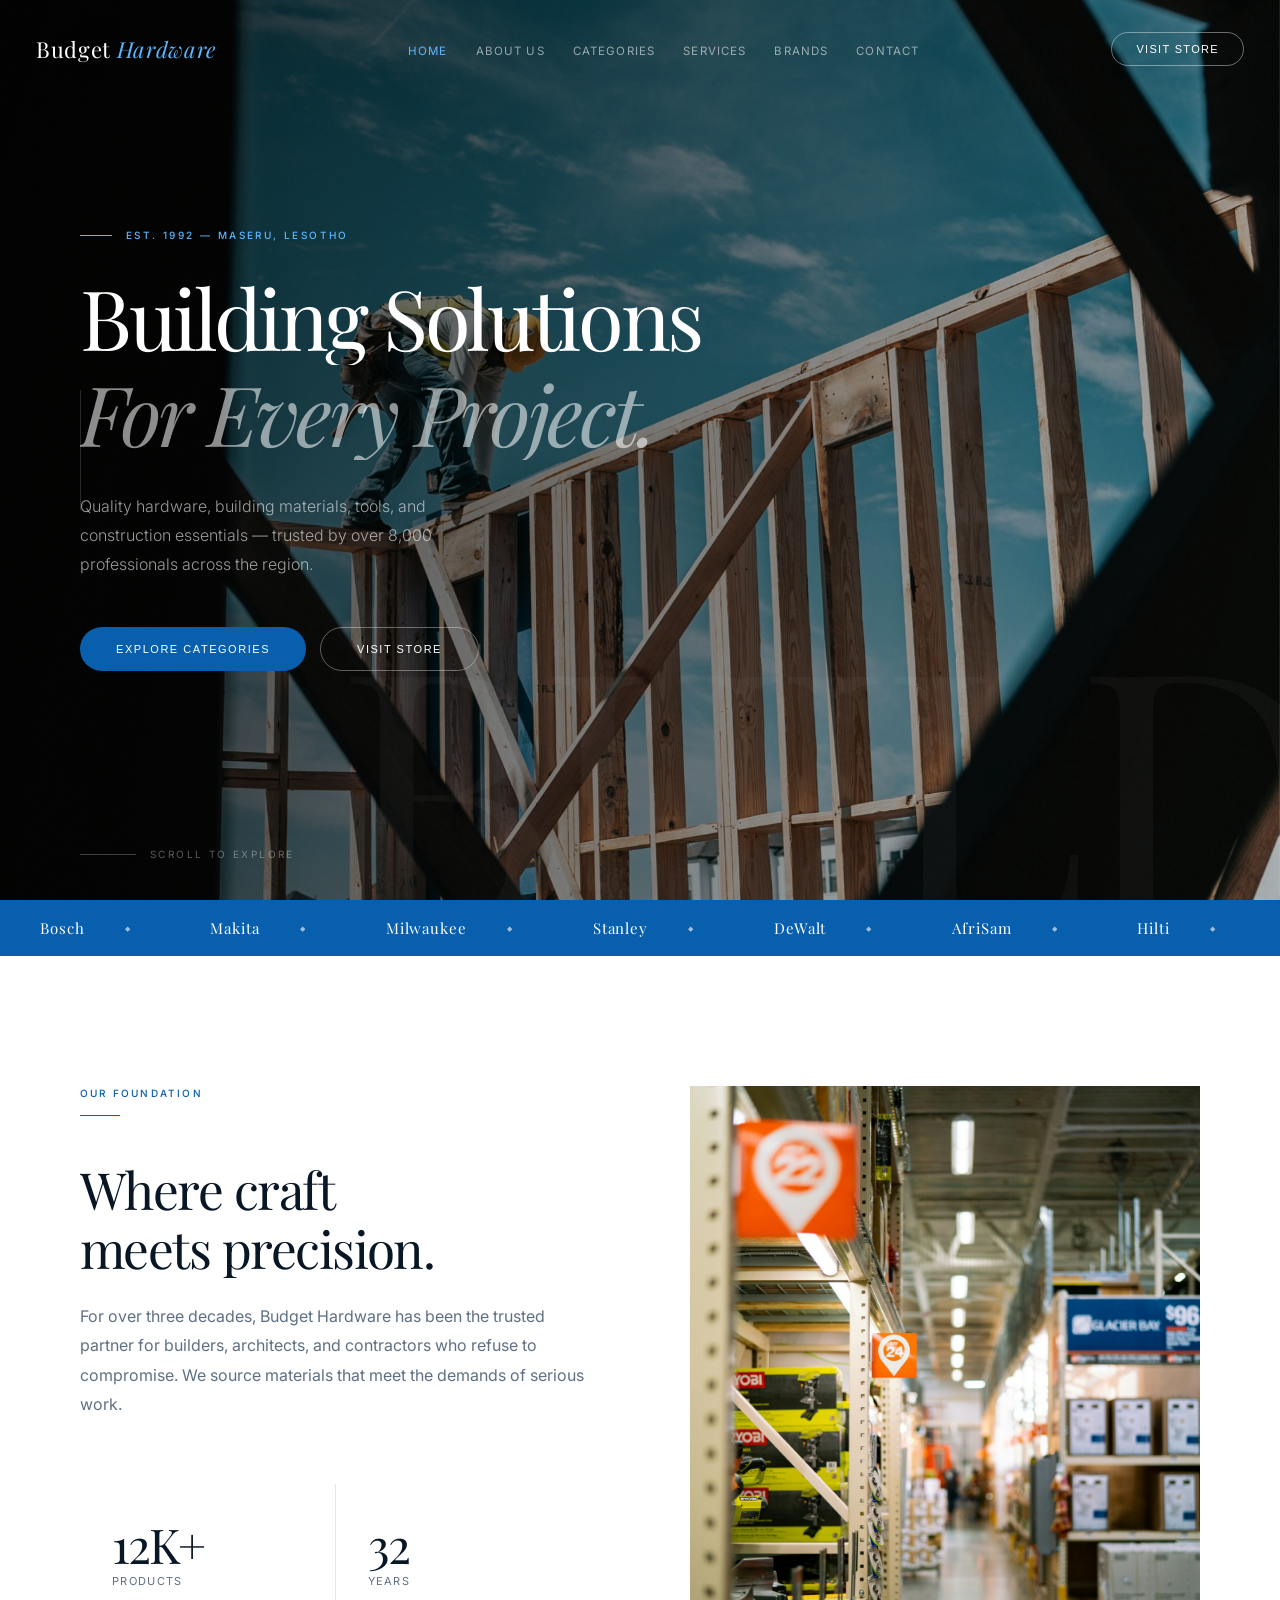
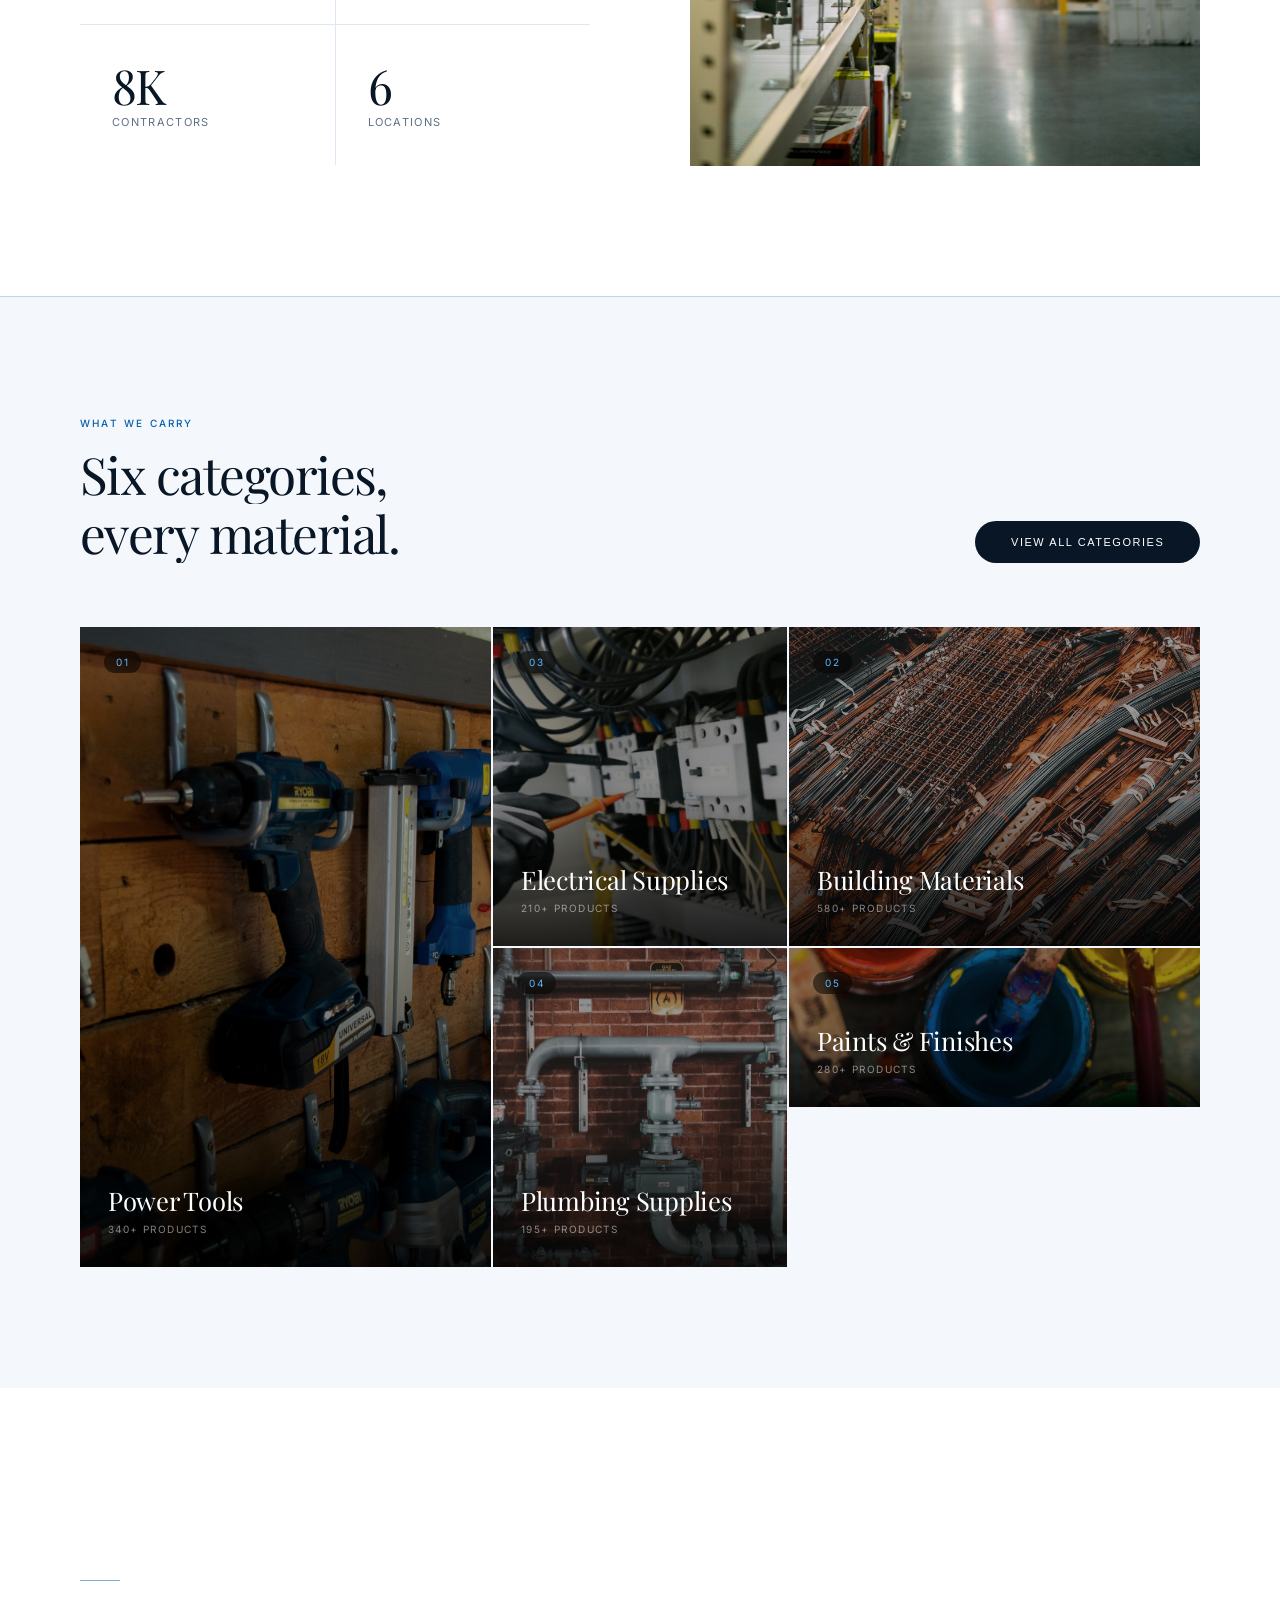
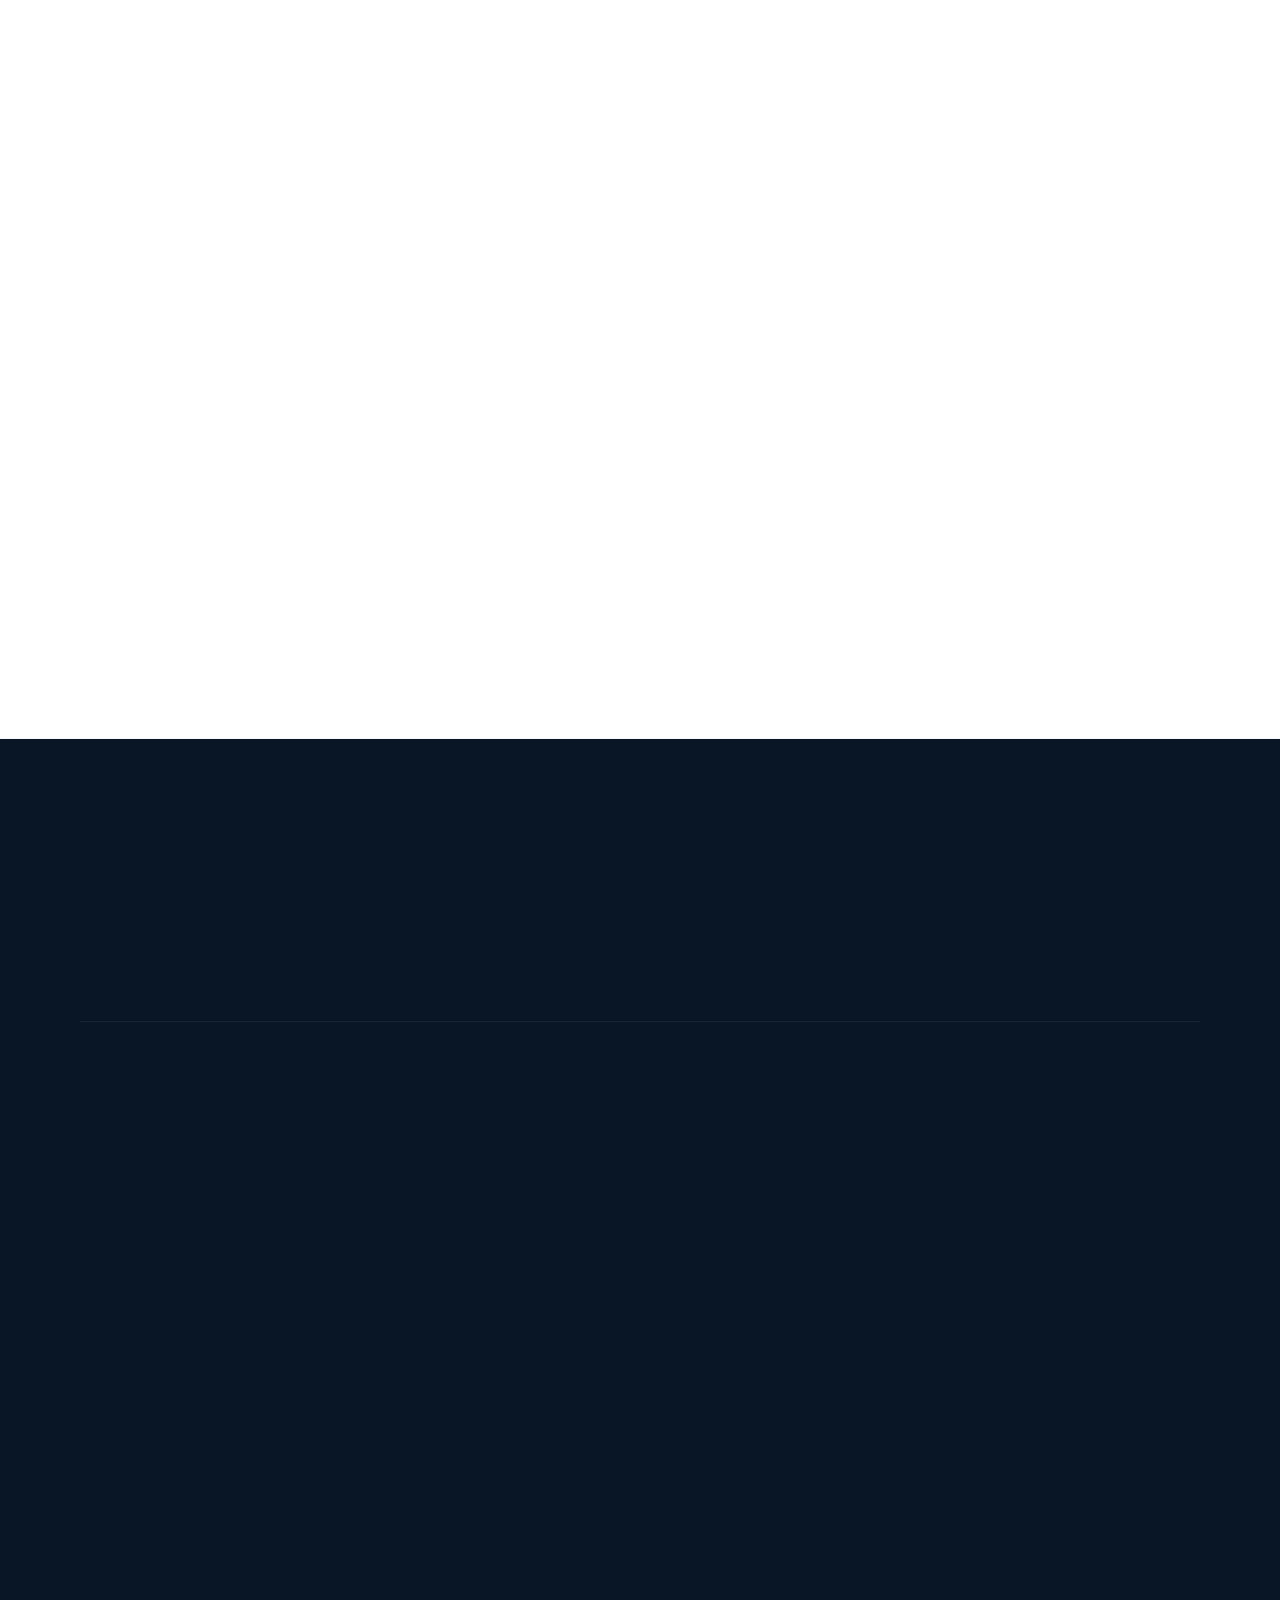
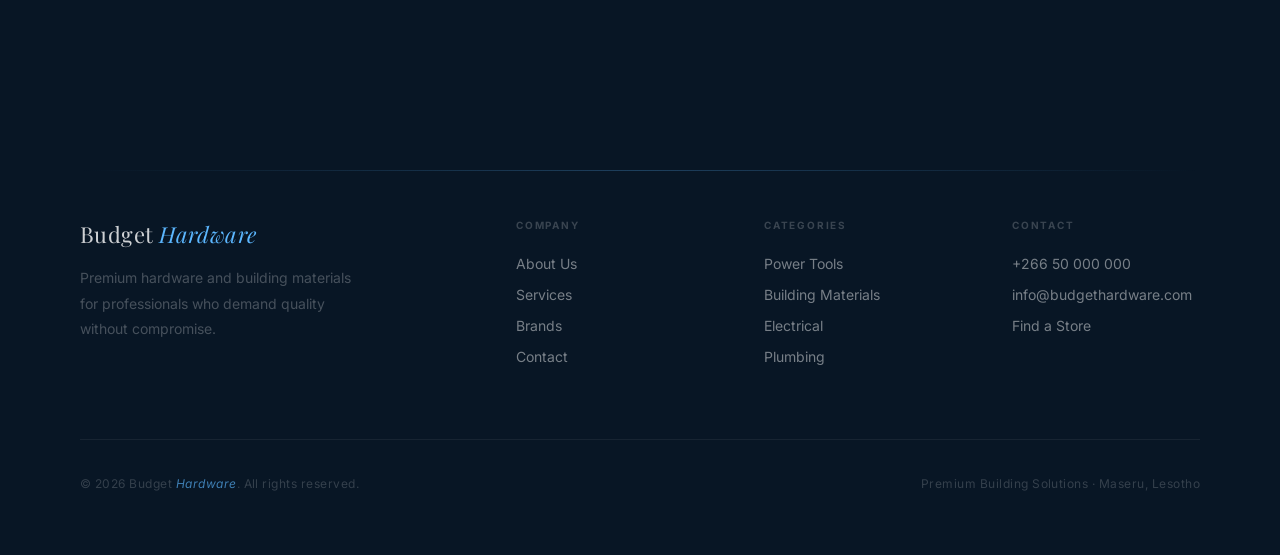
==== Budget-Hardware-Website/index.html @ 9b89d861 "Bump asset version" ====
<!DOCTYPE html>
<html lang="en">
<head>
<meta charset="UTF-8"/>
<meta name="viewport" content="width=device-width, initial-scale=1.0"/>
<title>Budget Hardware — Premium Hardware & Building Solutions</title>
<link rel="preconnect" href="https://fonts.googleapis.com"/>
<link rel="preconnect" href="https://fonts.gstatic.com" crossorigin/>
<link href="https://fonts.googleapis.com/css2?family=Inter:wght@300;400;500;600&family=Playfair+Display:ital,wght@0,400;0,500;1,400&display=swap" rel="stylesheet"/>
<link rel="stylesheet" href="css/style.css?v=2"/>
</head>
<body data-page="home">

<nav id="nav" class="transparent">
  <div class="nav-inner">
    <a class="nav-logo" onclick="goPage('home')">Budget <em>Hardware</em></a>
    <ul class="nav-links">
      <li><a onclick="goPage('home')" data-page="home">Home</a></li>
      <li><a onclick="goPage('about')" data-page="about">About Us</a></li>
      <li><a onclick="goPage('categories')" data-page="categories">Categories</a></li>
      <li><a onclick="goPage('services')" data-page="services">Services</a></li>
      <li><a onclick="goPage('brands')" data-page="brands">Brands</a></li>
      <li><a onclick="goPage('contact')" data-page="contact">Contact</a></li>
    </ul>
    <button class="nav-cta" onclick="goPage('contact')">Visit Store</button>
    <button class="nav-menu-btn" id="navMenuBtn" aria-label="Open menu"><span></span><span></span><span></span></button>
  </div>
</nav>

<div class="nav-mobile-backdrop" id="navMobileBackdrop"></div>
<div class="nav-mobile-panel" id="navMobilePanel">
  <button class="nav-mobile-close" aria-label="Close menu">
    <svg viewBox="0 0 24 24" stroke-width="1.5"><path d="M18 6L6 18M6 6l12 12"/></svg>
  </button>
  <ul class="nav-mobile-links">
    <li><a onclick="goPage('home')" data-page="home">Home</a></li>
    <li><a onclick="goPage('about')" data-page="about">About Us</a></li>
    <li><a onclick="goPage('categories')" data-page="categories">Categories</a></li>
    <li><a onclick="goPage('services')" data-page="services">Services</a></li>
    <li><a onclick="goPage('brands')" data-page="brands">Brands</a></li>
    <li><a onclick="goPage('contact')" data-page="contact">Contact</a></li>
  </ul>
  <button class="nav-mobile-cta" onclick="goPage('contact')">Visit Store</button>
</div>

<div class="page active" id="page-home">

  <!-- HERO -->
  <section style="padding:0;margin:0;" class="hero">
    <div class="hero-bg" id="heroBg"></div>
    <div class="hero-overlay"></div>
    <div class="hero-word">BUILD</div>
    <div class="hero-line"></div>
    <div class="hero-content">
      <p class="hero-eyebrow">Est. 1992 — Maseru, Lesotho</p>
      <h1 class="hero-h1">Building Solutions<br><em>For Every Project.</em></h1>
      <p class="hero-sub">Quality hardware, building materials, tools, and construction essentials — trusted by over 8,000 professionals across the region.</p>
      <div class="hero-btns">
        <button class="btn-primary" onclick="goPage('categories')">Explore Categories</button>
        <button class="btn-ghost" onclick="goPage('contact')">Visit Store</button>
      </div>
    </div>
    <div class="hero-scroll">
      <div class="scroll-line"></div>
      <span class="scroll-label">Scroll to explore</span>
    </div>
  </section>

  <!-- MARQUEE -->
  <div class="marquee-strip">
    <div class="marquee-track">
      <span class="marquee-item">Bosch</span>
      <span class="marquee-item">Makita</span>
      <span class="marquee-item">Milwaukee</span>
      <span class="marquee-item">Stanley</span>
      <span class="marquee-item">DeWalt</span>
      <span class="marquee-item">AfriSam</span>
      <span class="marquee-item">Hilti</span>
      <span class="marquee-item">Sika</span>
      <span class="marquee-item">Schneider</span>
      <span class="marquee-item">Grohe</span>
      <span class="marquee-item">3M</span>
      <span class="marquee-item">Knauf</span>
    </div>
  </div>

  <!-- INTRO -->
  <section class="intro">
    <div class="intro-grid">
      <div>
        <p class="section-eyebrow reveal">Our Foundation</p>
        <div class="divider reveal reveal-delay-1"></div>
        <h2 class="section-h2 reveal reveal-delay-1">Where craft<br>meets precision.</h2>
        <p class="section-body reveal reveal-delay-2">For over three decades, Budget Hardware has been the trusted partner for builders, architects, and contractors who refuse to compromise. We source materials that meet the demands of serious work.</p>
        <div class="intro-stat-grid reveal reveal-delay-3 depth-far">
          <div class="stat-cell"><div class="stat-num">12K+</div><div class="stat-label">Products</div></div>
          <div class="stat-cell"><div class="stat-num">32</div><div class="stat-label">Years</div></div>
          <div class="stat-cell"><div class="stat-num">8K</div><div class="stat-label">Contractors</div></div>
          <div class="stat-cell"><div class="stat-num">6</div><div class="stat-label">Locations</div></div>
        </div>
      </div>
      <!-- img-curtain wraps the slideshow for the curtain reveal -->
      <div class="intro-img-wrap img-curtain reveal-right">
        <img class="intro-img active" src="images/intro1.jpg" alt="Warehouse interior" loading="lazy"/>
        <img class="intro-img" src="images/intro2.jpg" alt="Power tools" loading="lazy"/>
        <img class="intro-img" src="images/intro3.jpg" alt="Building materials" loading="lazy"/>
      </div>
    </div>
  </section>

  <div class="seam" style="padding:0 80px;box-sizing:border-box;max-width:none;width:100%"></div>

  <!-- CATEGORIES — Bento Magazine -->
  <section class="cats-strip">
    <div class="cats-header reveal">
      <div>
        <p class="section-eyebrow">What We Carry</p>
        <h2 class="section-h2">Six categories,<br>every material.</h2>
      </div>
      <button class="btn-dark" onclick="goPage('categories')">View All Categories</button>
    </div>

    <div class="cats-magazine">
      <!-- Col 1: tall -->
      <div class="cat-card reveal reveal-delay-1" onclick="goPage('categories')">
        <img src="images/powertools.jpg" alt="Power Tools" loading="lazy"/>
        <div class="cat-card-overlay"></div>
        <span class="cat-label">01</span>
        <div class="cat-arrow"><svg viewBox="0 0 24 24" stroke-width="1.5"><path d="M5 12h14M12 5l7 7-7 7"/></svg></div>
        <div class="cat-info"><div class="cat-name">Power Tools</div><div class="cat-count">340+ products</div></div>
      </div>

      <!-- Col 2: two stacked -->
      <div class="cats-col-stacked">
        <div class="cat-card reveal reveal-delay-2" onclick="goPage('categories')">
          <img src="images/electricalsupplies.jpg" alt="Electrical Supplies" loading="lazy"/>
          <div class="cat-card-overlay"></div>
          <span class="cat-label">03</span>
          <div class="cat-arrow"><svg viewBox="0 0 24 24" stroke-width="1.5"><path d="M5 12h14M12 5l7 7-7 7"/></svg></div>
          <div class="cat-info"><div class="cat-name">Electrical Supplies</div><div class="cat-count">210+ products</div></div>
        </div>
        <div class="cat-card reveal reveal-delay-3" onclick="goPage('categories')">
          <img src="images/plumbing.jpg" alt="Plumbing" loading="lazy"/>
          <div class="cat-card-overlay"></div>
          <span class="cat-label">04</span>
          <div class="cat-arrow"><svg viewBox="0 0 24 24" stroke-width="1.5"><path d="M5 12h14M12 5l7 7-7 7"/></svg></div>
          <div class="cat-info"><div class="cat-name">Plumbing Supplies</div><div class="cat-count">195+ products</div></div>
        </div>
      </div>

      <!-- Col 3: half + two mini -->
      <div class="cats-col-stacked">
        <div class="cat-card reveal reveal-delay-2" onclick="goPage('categories')">
          <img src="images/buildingmaterials.jpg" alt="Building Materials" loading="lazy"/>
          <div class="cat-card-overlay"></div>
          <span class="cat-label">02</span>
          <div class="cat-arrow"><svg viewBox="0 0 24 24" stroke-width="1.5"><path d="M5 12h14M12 5l7 7-7 7"/></svg></div>
          <div class="cat-info"><div class="cat-name">Building Materials</div><div class="cat-count">580+ products</div></div>
        </div>
        <div class="cats-col-stacked">
          <div class="cat-card reveal reveal-delay-3" onclick="goPage('categories')">
            <img src="images/paint&finishes.jpg" alt="Paints" loading="lazy"/>
            <div class="cat-card-overlay"></div>
            <span class="cat-label">05</span>
            <div class="cat-arrow"><svg viewBox="0 0 24 24" stroke-width="1.5"><path d="M5 12h14M12 5l7 7-7 7"/></svg></div>
            <div class="cat-info"><div class="cat-name">Paints & Finishes</div><div class="cat-count">280+ products</div></div>
          </div>
          <div class="cat-card reveal reveal-delay-4" onclick="goPage('categories')">
            <img src="images/safety.jpg" alt="Safety Equipment" loading="lazy"/>
            <div class="cat-card-overlay"></div>
            <span class="cat-label">06</span>
            <div class="cat-arrow"><svg viewBox="0 0 24 24" stroke-width="1.5"><path d="M5 12h14M12 5l7 7-7 7"/></svg></div>
            <div class="cat-info"><div class="cat-name">Safety Equipment</div><div class="cat-count">150+ products</div></div>
          </div>
        </div>
      </div>
    </div>
  </section>

  <div class="seam" style="padding:0 80px;box-sizing:border-box;max-width:none;width:100%"></div>

  <!-- FEATURE SPLIT -->
  <section class="feature-split">
    <div class="feature-split-inner">
      <div>
        <p class="section-eyebrow reveal">Why Budget Hardware</p>
        <div class="divider reveal reveal-delay-1"></div>
        <h2 class="section-h2 reveal reveal-delay-1">Built for the professionals who build everything else.</h2>
        <p class="section-body reveal reveal-delay-2">From residential renovations to commercial construction, Budget Hardware supports every scale of project with sourcing depth, expert consultation, and reliable delivery.</p>
        <div class="feature-list">
          <div class="feature-item reveal reveal-delay-2"><span class="feature-dot"></span><span class="feature-text">Expert product sourcing — if we don't have it, we'll find it within 48 hours</span></div>
          <div class="feature-item reveal reveal-delay-3"><span class="feature-dot"></span><span class="feature-text">Same-day bulk order fulfilment for verified contractor accounts</span></div>
          <div class="feature-item reveal reveal-delay-3"><span class="feature-dot"></span><span class="feature-text">Dedicated project consultation and material quantity planning</span></div>
          <div class="feature-item reveal reveal-delay-4"><span class="feature-dot"></span><span class="feature-text">GPS-tracked fleet delivery across the region — on your schedule</span></div>
        </div>
      </div>
      <!-- img-curtain + depth-far on feature image -->
      <div class="img-curtain reveal-right depth-far">
        <img class="feature-img" src="https://images.unsplash.com/photo-1565008447742-97f6f38c985c?w=800&q=80" alt="Modern construction project" loading="lazy"/>
      </div>
    </div>
  </section>

  <div class="seam" style="padding:0 80px;box-sizing:border-box;max-width:none;width:100%"></div>

  <!-- BRANDS MINI -->
  <section class="brands-mini">
    <div class="brands-mini-inner">
      <p class="section-eyebrow reveal">Trusted Partners</p>
      <h2 class="section-h2 reveal reveal-delay-1">The industry's best,<br>all in one place.</h2>
      <div class="brands-row">
        <div class="brand-logo reveal reveal-delay-1" onclick="goPage('brands')">Bosch</div>
        <div class="brand-logo reveal reveal-delay-2" onclick="goPage('brands')">Makita</div>
        <div class="brand-logo reveal reveal-delay-2" onclick="goPage('brands')">Milwaukee</div>
        <div class="brand-logo reveal reveal-delay-3" onclick="goPage('brands')">Stanley</div>
        <div class="brand-logo reveal reveal-delay-3" onclick="goPage('brands')">DeWalt</div>
        <div class="brand-logo reveal reveal-delay-4" onclick="goPage('brands')">AfriSam</div>
      </div>
    </div>
  </section>

  <!-- CTA DARK -->
  <section style="background:var(--ink);padding:100px 80px;text-align:center">
    <p class="section-eyebrow reveal" style="color:rgba(184,149,90,0.6);text-align:center">Trade Accounts</p>
    <h2 class="section-h2 reveal reveal-delay-1" style="color:#fff;max-width:580px;margin:0 auto 24px;text-align:center">Six locations across Maseru — always nearby.</h2>
    <p class="reveal reveal-delay-2" style="color:rgba(255,255,255,0.38);font-size:15px;max-width:400px;margin:0 auto 44px;line-height:1.8;text-align:center">Walk in any time during business hours. Trade accounts welcome. No appointment needed.</p>
    <button class="btn-primary reveal reveal-delay-3" onclick="goPage('contact')">Open a Trade Account</button>
  </section>

  <footer>
    <div class="footer-inner">
      <div class="footer-gold-line"></div>
      <div class="footer-top">
        <div>
          <div class="footer-brand">Budget <em>Hardware</em></div>
          <p class="footer-tagline">Premium hardware and building materials for professionals who demand quality without compromise.</p>
        </div>
        <div class="footer-col"><h4>Company</h4><a onclick="goPage('about')">About Us</a><a onclick="goPage('services')">Services</a><a onclick="goPage('brands')">Brands</a><a onclick="goPage('contact')">Contact</a></div>
        <div class="footer-col"><h4>Categories</h4><a onclick="goPage('categories')">Power Tools</a><a onclick="goPage('categories')">Building Materials</a><a onclick="goPage('categories')">Electrical</a><a onclick="goPage('categories')">Plumbing</a></div>
        <div class="footer-col"><h4>Contact</h4><a>+266 50 000 000</a><a>info@budgethardware.com</a><a onclick="goPage('contact')">Find a Store</a></div>
      </div>
      <div class="footer-bottom">
        <span class="footer-copy">© 2026 Budget <em>Hardware</em>. All rights reserved.</span>
        <span class="footer-copy">Premium Building Solutions · Maseru, Lesotho</span>
      </div>
    </div>
  </footer>
</div>

<script src="js/main.js?v=2"></script>
</body>
</html>
---- Budget-Hardware-Website/css/style.css ----
/* ═══════════════════════════════════════════════
   BUDGET HARDWARE — Premium Redesign + Motion System
   Palette: Deep Navy · Clean White · Budget Blue
   ═══════════════════════════════════════════════ */

*, *::before, *::after { margin: 0; padding: 0; box-sizing: border-box; }

:root {
  --bg:       #F4F8FC;
  --white:    #FFFFFF;
  --ink:      #081625;
  --ink2:     #0D2034;
  --blue:     #075FAE;
  --blue-h:   #044982;
  --blue-light: #5CB7FF;
  --blue-rgb: 7,95,174;
  --blue-light-rgb: 92,183,255;
  --muted:    #5F7083;
  --border:   #DDE8F2;
  --sans:     'Inter', system-ui, sans-serif;
  --serif:    'Playfair Display', Georgia, serif;
}

html { scroll-behavior: smooth; }
body { font-family: var(--sans); background: var(--bg); color: var(--ink); overflow-x: hidden; }

/* ══════════════════════════════════════════════
   CUSTOM CURSOR
   ══════════════════════════════════════════════ */
* { cursor: none; }
@media (hover: none), (max-width: 1024px) {
  * { cursor: auto; }
  .cursor-dot, .cursor-ring { display: none !important; }
}
.cursor-dot {
  position: fixed; top: 0; left: 0; width: 6px; height: 6px;
  background: var(--blue); border-radius: 50%;
  pointer-events: none; z-index: 9999;
  transform: translate(-50%, -50%);
  will-change: transform;
}
.cursor-ring {
  position: fixed; top: 0; left: 0; width: 36px; height: 36px;
  border: 1px solid rgba(var(--blue-rgb),0.5); border-radius: 50%;
  pointer-events: none; z-index: 9998;
  transform: translate(-50%, -50%);
  transition: width 0.35s cubic-bezier(0.16,1,0.3,1),
              height 0.35s cubic-bezier(0.16,1,0.3,1),
              border-color 0.3s, background 0.3s;
  will-change: transform;
  display: flex; align-items: center; justify-content: center;
}
.cursor-ring.hovering {
  width: 72px; height: 72px;
  background: rgba(var(--blue-rgb),0.08);
  border-color: var(--blue);
}
.cursor-ring.hovering::after {
  content: 'VIEW';
  font-family: var(--sans); font-size: 8px; letter-spacing: 0.2em;
  color: var(--blue); font-weight: 500;
}
.cursor-ring.clicking {
  width: 28px; height: 28px;
  background: rgba(var(--blue-rgb),0.2);
}

/* ══════════════════════════════════════════════
   SCROLL REVEAL BASE SYSTEM
   ══════════════════════════════════════════════ */
.reveal {
  opacity: 0; transform: translateY(44px);
  transition: opacity 0.85s cubic-bezier(0.16,1,0.3,1), transform 0.85s cubic-bezier(0.16,1,0.3,1);
}
.reveal.visible { opacity: 1; transform: translateY(0); }
.reveal-delay-1 { transition-delay: 0.1s; }
.reveal-delay-2 { transition-delay: 0.2s; }
.reveal-delay-3 { transition-delay: 0.32s; }
.reveal-delay-4 { transition-delay: 0.44s; }
.reveal-delay-5 { transition-delay: 0.56s; }
.reveal-left {
  opacity: 0; transform: translateX(-48px);
  transition: opacity 0.9s cubic-bezier(0.16,1,0.3,1), transform 0.9s cubic-bezier(0.16,1,0.3,1);
}
.reveal-left.visible { opacity: 1; transform: translateX(0); }
.reveal-right {
  opacity: 0; transform: translateX(48px);
  transition: opacity 0.9s cubic-bezier(0.16,1,0.3,1), transform 0.9s cubic-bezier(0.16,1,0.3,1);
}
.reveal-right.visible { opacity: 1; transform: translateX(0); }
.reveal-scale {
  opacity: 0; transform: scale(0.93);
  transition: opacity 0.8s cubic-bezier(0.16,1,0.3,1), transform 0.8s cubic-bezier(0.16,1,0.3,1);
}
.reveal-scale.visible { opacity: 1; transform: scale(1); }

/* ══════════════════════════════════════════════
   SPLIT-TEXT HEADING REVEAL
   ══════════════════════════════════════════════ */
.split-line { display: block; overflow: hidden; line-height: 1.15; }
.split-line > span {
  display: block;
  transform: translateY(110%) rotate(1.5deg);
  transition: transform 1.05s cubic-bezier(0.16,1,0.3,1);
  transform-origin: left bottom;
}
.split-line.in-view > span { transform: translateY(0) rotate(0deg); }
.split-line:nth-child(2) > span { transition-delay: 0.13s; }
.split-line:nth-child(3) > span { transition-delay: 0.26s; }
.split-line:nth-child(4) > span { transition-delay: 0.39s; }

/* ══════════════════════════════════════════════
   IMAGE CURTAIN REVEAL
   ══════════════════════════════════════════════ */
.img-curtain { position: relative; overflow: hidden; }
.img-curtain img {
  clip-path: inset(100% 0 0 0);
  transform: scale(1.12);
  transition: clip-path 1.3s cubic-bezier(0.77,0,0.18,1),
              transform 1.8s cubic-bezier(0.16,1,0.3,1);
}
.img-curtain.curtain-visible img {
  clip-path: inset(0% 0 0 0);
  transform: scale(1);
}

/* ══════════════════════════════════════════════
   ACCENT LINE
   ══════════════════════════════════════════════ */
.seam {
  height: 1px; max-width: 1280px; margin: 0 auto 0;
  background: var(--blue); opacity: 0.22;
  transform: scaleX(0); transform-origin: left;
  transition: transform 1.5s cubic-bezier(0.77,0,0.18,1);
}
.seam.seam-visible { transform: scaleX(1); }

/* ══════════════════════════════════════════════
   NAV
   ══════════════════════════════════════════════ */
#nav {
  position: fixed; top: 0; left: 0; right: 0; z-index: 100;
  transition: all 0.5s cubic-bezier(0.16,1,0.3,1);
  padding: 0 48px;
}
#nav.transparent .nav-inner {
  background: transparent; border: none; box-shadow: none;
  border-radius: 0; padding: 32px 0; max-width: none; margin: 0;
}
#nav.transparent .nav-logo,
#nav.transparent .nav-links a { color: #fff; }
#nav.transparent .nav-logo em { color: var(--blue-light); }
#nav.transparent .nav-links a:hover,
#nav.transparent .nav-links a.active { color: var(--blue-light); }
#nav.transparent .nav-cta { border-color: rgba(255,255,255,0.4); color: #fff; }
#nav.transparent .nav-cta:hover { background: rgba(255,255,255,0.12); }
#nav.transparent .nav-menu-btn span { background: #fff; }
#nav.scrolled { padding: 12px 48px; }
#nav.scrolled .nav-inner {
  background: rgba(255,255,255,0.9);
  backdrop-filter: blur(24px) saturate(1.4);
  -webkit-backdrop-filter: blur(24px) saturate(1.4);
  border: 1px solid rgba(var(--blue-rgb),0.15);
  box-shadow: 0 4px 48px rgba(0,0,0,0.1);
  border-radius: 16px; padding: 14px 32px;
  max-width: 1440px; margin: 0 auto;
  animation: navMorph 0.55s cubic-bezier(0.34,1.56,0.64,1) both;
}
@keyframes navMorph {
  from { transform: scaleX(0.94) translateY(-10px); opacity: 0.5; }
  to   { transform: scaleX(1) translateY(0); opacity: 1; }
}
.nav-inner { display: flex; align-items: center; justify-content: space-between; transition: all 0.5s cubic-bezier(0.16,1,0.3,1); }
.nav-logo { font-family: var(--serif); font-size: 22px; font-weight: 400; color: var(--ink); text-decoration: none; letter-spacing: 0.03em; transition: color 0.3s; cursor: none; }
.nav-logo em { font-style: italic; color: var(--blue); }
.nav-links { display: flex; gap: 36px; list-style: none; }
.nav-links a { font-size: 12px; font-weight: 400; letter-spacing: 0.1em; color: var(--ink); text-decoration: none; text-transform: uppercase; transition: color 0.3s, opacity 0.3s; opacity: 0.55; cursor: none; }
.nav-links a:hover, .nav-links a.active { opacity: 1; color: var(--blue); }
.nav-cta {
  font-size: 11px; font-weight: 500; letter-spacing: 0.12em; text-transform: uppercase;
  padding: 10px 24px; border: 1px solid var(--ink); border-radius: 100px;
  background: transparent; color: var(--ink); cursor: none; transition: background 0.3s, color 0.3s, box-shadow 0.3s;
}
.nav-cta:hover { background: var(--ink); color: #fff; }

/* ── MOBILE MENU BTN ── */
.nav-menu-btn {
  display: none; flex-direction: column; justify-content: center; gap: 5px;
  width: 32px; height: 32px; background: transparent; border: none; cursor: pointer; padding: 0; z-index: 110;
}
.nav-menu-btn span { display: block; width: 100%; height: 1.5px; background: var(--ink); transition: all 0.3s cubic-bezier(0.16,1,0.3,1); transform-origin: center; }
.nav-menu-btn.open span:nth-child(1) { transform: translateY(6.5px) rotate(45deg); }
.nav-menu-btn.open span:nth-child(2) { opacity: 0; transform: scaleX(0); }
.nav-menu-btn.open span:nth-child(3) { transform: translateY(-6.5px) rotate(-45deg); }
#nav.transparent .nav-menu-btn span { background: #fff; }
#nav.transparent .nav-menu-btn.open span { background: #fff; }

.nav-mobile-panel {
  position: fixed; top: 0; right: 0; height: 100vh; width: 100%; max-width: 380px;
  background: var(--ink); z-index: 105;
  transform: translateX(100%); transition: transform 0.45s cubic-bezier(0.16,1,0.3,1);
  display: flex; flex-direction: column; padding: 100px 44px 44px;
}
.nav-mobile-panel.open { transform: translateX(0); }
.nav-mobile-close {
  position: absolute; top: 28px; right: 28px;
  width: 40px; height: 40px;
  background: rgba(255,255,255,0.06);
  border: 1px solid rgba(255,255,255,0.12);
  border-radius: 50%;
  display: flex; align-items: center; justify-content: center;
  cursor: pointer; transition: background 0.2s, border-color 0.2s;
}
.nav-mobile-close:hover { background: rgba(255,255,255,0.14); border-color: rgba(var(--blue-light-rgb),0.45); }
.nav-mobile-close svg { width: 16px; height: 16px; stroke: rgba(255,255,255,0.65); fill: none; }
.nav-mobile-links { display: flex; flex-direction: column; gap: 0; list-style: none; }
.nav-mobile-links a {
  font-family: var(--serif); font-size: 30px; font-weight: 400; color: rgba(255,255,255,0.7);
  text-decoration: none; padding: 16px 0; border-bottom: 1px solid rgba(255,255,255,0.08);
  cursor: pointer; transition: color 0.3s, padding-left 0.3s;
}
.nav-mobile-links a:hover, .nav-mobile-links a.active { color: var(--blue-light); padding-left: 8px; }
.nav-mobile-cta {
  margin-top: 44px; align-self: flex-start;
  font-size: 11px; font-weight: 500; letter-spacing: 0.12em; text-transform: uppercase;
  padding: 14px 32px; border: 1px solid var(--blue-light); border-radius: 100px;
  background: transparent; color: var(--blue-light); cursor: pointer; transition: all 0.3s;
}
.nav-mobile-cta:hover { background: var(--blue-light); color: var(--ink); }
.nav-mobile-backdrop {
  position: fixed; inset: 0; background: rgba(0,0,0,0.65);
  z-index: 104; opacity: 0; pointer-events: none; transition: opacity 0.4s ease;
}
.nav-mobile-backdrop.open { opacity: 1; pointer-events: auto; }

/* ══════════════════════════════════════════════
   PAGES
   ══════════════════════════════════════════════ */
.page { display: none; }
.page.active { display: block; }
.page { animation: pageFade 0.65s cubic-bezier(0.16,1,0.3,1) both; }
@keyframes pageFade { from { opacity: 0; transform: translateY(14px); } to { opacity: 1; transform: translateY(0); } }

/* ══════════════════════════════════════════════
   SECTION COMMONS
   ══════════════════════════════════════════════ */
section { padding: 120px 80px; }
.section-eyebrow {
  font-size: 10px; font-weight: 500; letter-spacing: 0.22em; text-transform: uppercase;
  color: var(--blue); margin-bottom: 16px; display: block;
}
.section-h2 {
  font-family: var(--serif); font-size: clamp(32px, 4vw, 56px);
  font-weight: 400; line-height: 1.1; letter-spacing: -0.03em; margin-bottom: 24px;
}
.section-body { font-size: 16px; color: var(--muted); line-height: 1.85; max-width: 540px; }
.divider { width: 40px; height: 1px; background: var(--blue); opacity: 0.5; margin-bottom: 44px; }

/* ══════════════════════════════════════════════
   BUTTONS — magnetic transform owned by JS
   ══════════════════════════════════════════════ */
.btn-primary {
  font-size: 11px; font-weight: 500; letter-spacing: 0.14em; text-transform: uppercase;
  padding: 15px 36px; background: var(--blue); color: #fff;
  border: none; border-radius: 100px; cursor: none;
  display: inline-flex; align-items: center; gap: 10px;
  transition: background 0.3s, box-shadow 0.3s;
  will-change: transform;
}
.btn-primary:hover { background: var(--blue-h); box-shadow: 0 8px 28px rgba(var(--blue-rgb),0.35); }
.btn-ghost {
  font-size: 11px; font-weight: 500; letter-spacing: 0.14em; text-transform: uppercase;
  padding: 15px 36px; background: transparent; color: #fff;
  border: 1px solid rgba(255,255,255,0.35); border-radius: 100px;
  cursor: none; transition: background 0.3s, border-color 0.3s;
  will-change: transform;
}
.btn-ghost:hover { background: rgba(255,255,255,0.1); border-color: rgba(255,255,255,0.65); }
.btn-dark {
  font-size: 11px; font-weight: 500; letter-spacing: 0.14em; text-transform: uppercase;
  padding: 15px 36px; background: var(--ink); color: #fff;
  border: none; border-radius: 100px; cursor: none;
  display: inline-flex; align-items: center; gap: 10px;
  transition: background 0.3s, box-shadow 0.3s;
  will-change: transform;
}
.btn-dark:hover { background: #222220; box-shadow: 0 8px 28px rgba(0,0,0,0.25); }

/* ══════════════════════════════════════════════
   HERO
   ══════════════════════════════════════════════ */
.hero {
  position: relative; width: 100vw; height: 100vh; min-height: 700px;
  overflow: hidden; display: flex; align-items: center;
}
.hero-bg {
  position: absolute; inset: 0;
  background-image: url('../images/hero.jpg');
  background-size: cover; background-position: center;
  transform: scale(1.06); will-change: transform;
  animation: heroZoom 10s cubic-bezier(0.16,1,0.3,1) forwards;
}
@keyframes heroZoom { from { transform: scale(1.06); } to { transform: scale(1.0); } }
.hero-overlay {
  position: absolute; inset: 0;
  background: linear-gradient(105deg, rgba(0,0,0,0.75) 0%, rgba(0,0,0,0.45) 55%, rgba(0,0,0,0.18) 100%);
}
.hero-word {
  position: absolute; bottom: -60px; right: -40px;
  font-family: var(--serif); font-size: clamp(180px, 28vw, 360px);
  font-weight: 400; color: rgba(255,255,255,0.035);
  line-height: 1; pointer-events: none; user-select: none; letter-spacing: -0.04em;
  will-change: transform;
}
.hero-line {
  position: absolute; left: 80px; top: 50%; transform: translateY(-50%);
  width: 1px; height: 120px; background: rgba(255,255,255,0.15);
  animation: lineGrow 1.4s cubic-bezier(0.16,1,0.3,1) 0.6s both;
  transform-origin: top center;
}
@keyframes lineGrow { from { transform: translateY(-50%) scaleY(0); } to { transform: translateY(-50%) scaleY(1); } }
.hero-content {
  position: relative; z-index: 2;
  padding: 0 80px; max-width: 820px;
  animation: heroFade 1.2s cubic-bezier(0.16,1,0.3,1) 0.3s both;
  will-change: transform, opacity;
}
@keyframes heroFade { from { opacity: 0; transform: translateY(40px); } to { opacity: 1; transform: translateY(0); } }
.hero-eyebrow {
  font-size: 10px; font-weight: 500; letter-spacing: 0.24em; text-transform: uppercase;
  color: var(--blue-light); margin-bottom: 28px; display: flex; align-items: center; gap: 14px;
}
.hero-eyebrow::before { content: ''; display: block; width: 32px; height: 1px; background: var(--blue-light); }
.hero-h1 {
  font-family: var(--serif); font-size: clamp(48px, 6.5vw, 88px);
  font-weight: 400; color: #fff; line-height: 1.04; margin-bottom: 32px;
  letter-spacing: -0.04em;
}
.hero-h1 em { font-style: italic; color: rgba(255,255,255,0.55); }
.hero-sub { font-size: 16px; font-weight: 300; color: rgba(255,255,255,0.6); line-height: 1.8; max-width: 440px; margin-bottom: 48px; }
.hero-btns { display: flex; gap: 14px; flex-wrap: wrap; }
.hero-scroll { position: absolute; bottom: 40px; left: 80px; z-index: 2; display: flex; align-items: center; gap: 14px; }
.scroll-line { width: 56px; height: 1px; background: rgba(255,255,255,0.25); }
.scroll-label { font-size: 10px; letter-spacing: 0.24em; text-transform: uppercase; color: rgba(255,255,255,0.35); }

/* ══════════════════════════════════════════════
   MARQUEE — constant speed, not linked to scroll
   ══════════════════════════════════════════════ */
.marquee-strip {
  background: var(--blue); overflow: hidden;
  padding: 18px 0; white-space: nowrap;
}
.marquee-track {
  display: inline-flex; gap: 0;
  animation: marqueeScroll 28s linear infinite;
}
.marquee-item {
  font-family: var(--serif); font-size: 15px; font-weight: 400; color: #fff;
  letter-spacing: 0.06em; padding: 0 40px;
  display: inline-flex; align-items: center; gap: 40px;
}
.marquee-item::after { content: '◆'; font-size: 7px; opacity: 0.6; }
@keyframes marqueeScroll { 0% { transform: translateX(0); } 100% { transform: translateX(-50%); } }

/* ══════════════════════════════════════════════
   INTRO
   ══════════════════════════════════════════════ */
.intro { background: var(--white); padding: 130px 80px; }
.intro-grid { display: grid; grid-template-columns: 1fr 1fr; gap: 100px; align-items: center; max-width: 1280px; margin: 0 auto; }
.intro-stat-grid { display: grid; grid-template-columns: 1fr 1fr; gap: 1px; margin-top: 64px; background: var(--border); }
.stat-cell {
  background: var(--white); padding: 36px 32px;
  position: relative; overflow: hidden; cursor: none;
}
.stat-cell::after {
  content: ''; position: absolute; bottom: 0; left: 0;
  width: 0; height: 2px; background: var(--blue);
  transition: width 0.7s cubic-bezier(0.16,1,0.3,1);
}
.stat-cell:hover::after { width: 100%; }
.stat-cell.counted::before {
  content: ''; position: absolute; inset: -12px -16px;
  background: radial-gradient(circle, rgba(var(--blue-rgb),0.1), transparent 70%);
  animation: statPulse 1s ease-out both;
}
@keyframes statPulse { from { opacity: 1; transform: scale(0.6); } to { opacity: 0; transform: scale(1.5); } }
.stat-num { font-family: var(--serif); font-size: 48px; font-weight: 400; color: var(--ink); letter-spacing: -0.04em; line-height: 1; }
.stat-label { font-size: 11px; color: var(--muted); letter-spacing: 0.12em; text-transform: uppercase; margin-top: 6px; }
.intro-img-wrap { position: relative; width: 100%; aspect-ratio: 3/4; overflow: hidden; }
.intro-img { position: absolute; inset: 0; width: 100%; height: 100%; object-fit: cover; opacity: 0; transition: opacity 1.4s ease-in-out; }
.intro-img.active { opacity: 1; }

/* ══════════════════════════════════════════════
   CATEGORIES — Fixed-height mosaic
   No dead space, all cards flush, different sizes
   ══════════════════════════════════════════════ */
.cats-strip { background: var(--bg); padding: 120px 80px; }
.cats-header {
  display: flex; justify-content: space-between; align-items: flex-end;
  margin-bottom: 64px; max-width: 1280px; margin-left: auto; margin-right: auto;
}
.cats-header .section-h2 { margin-bottom: 0; }

.cats-magazine {
  display: grid;
  grid-template-columns: 1.4fr 1fr 1.4fr;
  grid-template-rows: 1fr;
  gap: 2px;
  max-width: 1280px; margin: 0 auto;
  height: 640px;
  perspective: 1400px;
}

.cats-col-stacked {
  display: grid;
  grid-template-rows: minmax(0, 1fr) minmax(0, 1fr);
  gap: 2px;
  height: 100%;
  min-height: 0;
  min-width: 0;
}

.cat-card {
  position: relative; overflow: hidden; cursor: none;
  background: var(--ink2);
  height: 100%; width: 100%;
  min-height: 0; min-width: 0;
  transform-style: preserve-3d;
  will-change: transform;
  transition: box-shadow 0.5s cubic-bezier(0.16,1,0.3,1);
}
.cat-card:hover { box-shadow: 0 32px 64px -20px rgba(0,0,0,0.55); z-index: 2; }

.cat-card img {
  position: absolute; inset: 0;
  width: 100%; height: 100%; object-fit: cover;
  transition: transform 0.95s cubic-bezier(0.16,1,0.3,1), filter 0.5s ease;
  filter: brightness(0.6) saturate(0.85);
  will-change: transform, filter;
}
.cat-card:hover img { transform: scale(1.07); filter: brightness(0.42) saturate(0.7); }

.cat-card-overlay {
  position: absolute; inset: 0;
  background: linear-gradient(to top, rgba(0,0,0,0.78) 0%, rgba(0,0,0,0) 50%);
  transition: background 0.45s ease;
}
.cat-card:hover .cat-card-overlay {
  background: linear-gradient(to top, rgba(0,0,0,0.88) 0%, rgba(0,0,0,0.18) 70%);
}

/* Content floats on Z-axis above tilting image */
.cat-info {
  position: absolute; bottom: 0; left: 0; right: 0; padding: 32px 28px;
  transform: translateZ(40px);
  transition: transform 0.4s cubic-bezier(0.16,1,0.3,1);
}
.cat-card:hover .cat-info { transform: translateZ(40px) translateY(-6px); }
.cat-name { font-family: var(--serif); font-size: clamp(18px, 2vw, 26px); color: #fff; font-weight: 400; margin-bottom: 6px; letter-spacing: -0.01em; }
.cat-count { font-size: 10px; color: rgba(255,255,255,0.5); letter-spacing: 0.14em; text-transform: uppercase; }
.cat-arrow {
  position: absolute; top: 24px; right: 24px; width: 38px; height: 38px;
  border: 1px solid rgba(255,255,255,0.3); border-radius: 50%;
  display: flex; align-items: center; justify-content: center;
  opacity: 0; transform: translateZ(40px) scale(0.8);
  transition: all 0.35s cubic-bezier(0.16,1,0.3,1);
  background: rgba(var(--blue-light-rgb),0.16);
}
.cat-arrow svg { width: 14px; height: 14px; stroke: var(--blue-light); fill: none; }
.cat-card:hover .cat-arrow { opacity: 1; transform: translateZ(40px) scale(1); border-color: var(--blue-light); }
.cat-label {
  position: absolute; top: 24px; left: 24px;
  font-size: 10px; letter-spacing: 0.16em; text-transform: uppercase;
  color: var(--blue-light); background: rgba(0,0,0,0.5); padding: 5px 12px; border-radius: 100px;
  backdrop-filter: blur(8px); transform: translateZ(40px);
}

/* ══════════════════════════════════════════════
   FEATURE SPLIT
   ══════════════════════════════════════════════ */
.feature-split { background: var(--white); }
.feature-split-inner { display: grid; grid-template-columns: 1fr 1fr; max-width: 1280px; margin: 0 auto; gap: 100px; align-items: center; }
.feature-img { width: 100%; aspect-ratio: 1; object-fit: cover; }
.feature-list { display: flex; flex-direction: column; gap: 0; margin-top: 44px; }
.feature-item { display: flex; gap: 24px; padding: 22px 0; border-bottom: 1px solid var(--border); align-items: flex-start; }
.feature-dot { width: 6px; height: 6px; border-radius: 50%; background: var(--blue); flex-shrink: 0; margin-top: 6px; }
.feature-text { font-size: 15px; color: var(--muted); line-height: 1.65; }

/* ══════════════════════════════════════════════
   BRANDS MINI
   ══════════════════════════════════════════════ */
.brands-mini { background: var(--ink); padding: 80px; }
.brands-mini-inner { max-width: 1280px; margin: 0 auto; }
.brands-mini .section-eyebrow { color: rgba(var(--blue-light-rgb),0.75); }
.brands-mini .section-h2 { color: #fff; }
.brands-row {
  display: flex; justify-content: space-between; align-items: center;
  margin-top: 56px; flex-wrap: wrap; gap: 32px 48px;
  padding-top: 44px; border-top: 1px solid rgba(255,255,255,0.06);
}
.brand-logo {
  font-family: var(--serif); font-size: 20px; font-weight: 400;
  color: rgba(255,255,255,0.25); letter-spacing: 0.04em;
  transition: color 0.4s, transform 0.4s cubic-bezier(0.16,1,0.3,1);
  cursor: none;
}
.brand-logo:hover { color: rgba(255,255,255,0.88); transform: translateY(-3px); }

/* ══════════════════════════════════════════════
   ABOUT
   ══════════════════════════════════════════════ */
.about-hero { position: relative; width: 100%; height: 75vh; overflow: hidden; }
.about-hero img { width: 100%; height: 100%; object-fit: cover; filter: brightness(0.5) saturate(0.8); }
.about-hero-content { position: absolute; inset: 0; display: flex; align-items: flex-end; padding: 80px; }
.about-hero-content .section-h2 { color: #fff; font-size: clamp(40px, 6vw, 76px); max-width: 700px; }
.about-body { background: var(--white); }
.about-grid { display: grid; grid-template-columns: 1fr 1fr; gap: 100px; max-width: 1280px; margin: 0 auto; align-items: start; }
.timeline { display: flex; flex-direction: column; gap: 0; margin-top: 48px; }
.tl-item { display: grid; grid-template-columns: 72px 1fr; gap: 20px; padding: 24px 0; border-bottom: 1px solid var(--border); }
.tl-year { font-size: 12px; font-weight: 500; color: var(--blue); letter-spacing: 0.06em; padding-top: 2px; }
.tl-desc { font-size: 14px; color: var(--muted); line-height: 1.7; }
.values-grid { display: grid; grid-template-columns: 1fr 1fr; gap: 1px; background: var(--border); margin-top: 44px; }
.value-card { background: var(--white); padding: 36px; transition: background 0.3s; }
.value-card:hover { background: var(--bg); }
.value-title { font-size: 15px; font-weight: 500; margin-bottom: 10px; color: var(--ink); }
.value-desc { font-size: 14px; color: var(--muted); line-height: 1.7; }

/* ══════════════════════════════════════════════
   CATEGORIES PAGE
   ══════════════════════════════════════════════ */
.cats-page-hero { background: var(--ink); padding: 180px 80px 80px; }
.cats-page-hero .section-h2 { color: #fff; font-size: clamp(40px, 5vw, 68px); max-width: 680px; }
.cats-full { background: var(--bg); }
.cat-full-item { display: grid; grid-template-columns: 1fr 1fr; gap: 0; }
.cat-full-item:nth-child(even) .cat-full-img { order: 1; }
.cat-full-item:nth-child(even) .cat-full-text { order: 0; }
.cat-full-img { aspect-ratio: 4/3; overflow: hidden; }
.cat-full-img img { width: 100%; height: 100%; object-fit: cover; transition: transform 0.95s cubic-bezier(0.16,1,0.3,1); filter: saturate(0.9); }
.cat-full-item:hover .cat-full-img img { transform: scale(1.045); }
.cat-full-text { padding: 80px; display: flex; flex-direction: column; justify-content: center; background: var(--white); }
.cat-full-item:nth-child(even) .cat-full-text { background: var(--bg); }
.cat-tag {
  display: inline-block; font-size: 10px; letter-spacing: 0.18em; text-transform: uppercase;
  color: var(--blue); border: 1px solid rgba(var(--blue-rgb),0.4); padding: 6px 16px;
  border-radius: 100px; margin-bottom: 28px; width: fit-content;
}
.cat-full-h3 { font-family: var(--serif); font-size: clamp(28px, 3vw, 44px); font-weight: 400; margin-bottom: 20px; letter-spacing: -0.02em; }
.cat-full-p { font-size: 15px; color: var(--muted); line-height: 1.85; }

/* ══════════════════════════════════════════════
   SERVICES
   ══════════════════════════════════════════════ */
.services-list { background: var(--white); }
.service-row {
  display: grid; grid-template-columns: 72px 1fr 1fr; gap: 0;
  padding: 64px 80px; border-bottom: 1px solid var(--border);
  align-items: start; max-width: 1440px; margin: 0 auto;
  transition: background 0.35s, padding-left 0.35s;
  cursor: none;
}
.service-row:hover { background: var(--bg); padding-left: 100px; }
.svc-num { font-size: 11px; color: rgba(var(--blue-rgb),0.6); letter-spacing: 0.1em; padding-top: 8px; font-weight: 500; }
.svc-name { font-family: var(--serif); font-size: clamp(22px, 2.5vw, 38px); font-weight: 400; letter-spacing: -0.02em; }
.svc-desc { font-size: 15px; color: var(--muted); line-height: 1.75; padding-top: 8px; }

/* ══════════════════════════════════════════════
   BRANDS PAGE
   ══════════════════════════════════════════════ */
.brands-featured { display: grid; grid-template-columns: repeat(3, 1fr); gap: 2px; background: var(--border); border: 1px solid var(--border); }
.brand-cell {
  background: var(--white); padding: 56px 40px;
  display: flex; flex-direction: column; align-items: center; justify-content: center;
  gap: 12px; cursor: none; transition: background 0.3s; height: 240px; overflow: hidden;
}
.brand-cell:hover { background: var(--bg); }
.brand-cell-name { font-family: var(--serif); font-size: 28px; font-weight: 400; color: var(--ink); }
.brand-cell-tag { font-size: 11px; color: var(--muted); letter-spacing: 0.1em; text-transform: uppercase; }
.brand-cell-dot { width: 6px; height: 6px; border-radius: 50%; background: var(--blue); }
.brands-all { display: grid; grid-template-columns: repeat(4, 1fr); gap: 1px; background: var(--border); margin-top: 2px; }
.brand-all-cell {
  background: var(--white); padding: 36px 28px;
  font-family: var(--serif); font-size: 20px; font-weight: 400; color: var(--muted);
  cursor: none; transition: all 0.3s;
}
.brand-all-cell:hover { color: var(--ink); background: var(--bg); }

/* ══════════════════════════════════════════════
   CONTACT
   ══════════════════════════════════════════════ */
.contact-body { background: var(--white); }
.contact-grid { display: grid; grid-template-columns: 1fr 1fr; gap: 0; }
.contact-form-side { padding: 88px 80px; }
.contact-info-side { padding: 88px 80px; background: var(--ink); }
.form-group { margin-bottom: 32px; }
.form-label { display: block; font-size: 10px; letter-spacing: 0.14em; text-transform: uppercase; color: var(--blue); margin-bottom: 12px; }
.form-input, .form-textarea {
  width: 100%; padding: 14px 0;
  border: none; border-bottom: 1px solid var(--border);
  background: transparent; font-family: var(--sans); font-size: 15px; color: var(--ink);
  transition: border-color 0.3s; outline: none; resize: none; cursor: text;
}
.form-input::placeholder, .form-textarea::placeholder { color: rgba(95,112,131,0.55); }
.form-input:focus, .form-textarea:focus { border-bottom-color: var(--blue); }
.form-textarea { height: 120px; }
.form-submit {
  display: inline-flex; align-items: center; gap: 10px;
  font-size: 11px; font-weight: 500; letter-spacing: 0.14em; text-transform: uppercase;
  padding: 16px 40px; background: var(--blue); color: #fff; border: none;
  border-radius: 100px; cursor: none;
  transition: background 0.3s, box-shadow 0.3s; margin-top: 16px;
  will-change: transform;
}
.form-submit:hover { background: var(--blue-h); box-shadow: 0 8px 28px rgba(var(--blue-rgb),0.35); }
.info-item { margin-bottom: 44px; }
.info-label { font-size: 10px; letter-spacing: 0.16em; text-transform: uppercase; color: rgba(var(--blue-light-rgb),0.75); margin-bottom: 12px; }
.info-val { font-size: 15px; color: rgba(255,255,255,0.75); line-height: 1.65; }
.hours-grid { display: flex; flex-direction: column; gap: 8px; margin-top: 10px; }
.hours-row { display: flex; justify-content: space-between; font-size: 14px; color: rgba(255,255,255,0.5); padding-bottom: 10px; border-bottom: 1px solid rgba(255,255,255,0.07); }

/* ══════════════════════════════════════════════
   FOOTER
   ══════════════════════════════════════════════ */
footer { background: var(--ink); padding: 88px 80px 64px; }
.footer-inner { max-width: 1280px; margin: 0 auto; }
.footer-top { display: grid; grid-template-columns: 2fr 1fr 1fr 1fr; gap: 60px; padding-bottom: 60px; border-bottom: 1px solid rgba(255,255,255,0.06); }
.footer-brand { font-family: var(--serif); font-size: 22px; color: rgba(255,255,255,0.8); font-weight: 400; margin-bottom: 16px; letter-spacing: 0.02em; }
.footer-brand em { font-style: italic; color: var(--blue-light); }
.footer-tagline { font-size: 14px; color: rgba(255,255,255,0.25); line-height: 1.8; max-width: 280px; }
.footer-col h4 { font-size: 10px; letter-spacing: 0.18em; text-transform: uppercase; color: rgba(255,255,255,0.2); margin-bottom: 24px; }
.footer-col a { display: block; font-size: 14px; color: rgba(255,255,255,0.45); text-decoration: none; margin-bottom: 14px; cursor: pointer; transition: color 0.3s; }
.footer-col a:hover { color: rgba(255,255,255,0.9); }
.footer-bottom { display: flex; justify-content: space-between; align-items: center; padding-top: 36px; }
.footer-copy { font-size: 12px; color: rgba(255,255,255,0.18); letter-spacing: 0.04em; }
.footer-copy em { font-style: italic; color: var(--blue-light); opacity: 0.65; }
.footer-accent-line,
.footer-gold-line { width: 100%; height: 1px; background: linear-gradient(to right, transparent, var(--blue-light), transparent); opacity: 0.26; margin-bottom: 48px; }

/* ══════════════════════════════════════════════
   NATIVE CSS SCROLL-DRIVEN DEPTH (modern browsers)
   ══════════════════════════════════════════════ */
@supports (animation-timeline: view()) {
  .depth-far {
    animation: depthFar linear both;
    animation-timeline: view();
    animation-range: entry 0% exit 100%;
  }
  .depth-near {
    animation: depthNear linear both;
    animation-timeline: view();
    animation-range: entry 0% exit 100%;
  }
  @keyframes depthFar  { from { transform: translateY(70px) scale(0.97); } to { transform: translateY(-70px) scale(1.01); } }
  @keyframes depthNear { from { transform: translateY(110px); } to { transform: translateY(-110px); } }
}

/* ══════════════════════════════════════════════
   RESPONSIVE
   ══════════════════════════════════════════════ */
@media (max-width: 1300px) {
  #nav { padding: 0 36px; }
  #nav.scrolled { padding: 12px 36px; }
  .nav-links { gap: 28px; }
  .nav-links a { font-size: 11.5px; }
}
@media (max-width: 1150px) {
  #nav { padding: 0 24px; }
  #nav.scrolled { padding: 12px 24px; }
  .nav-links { gap: 22px; }
  .nav-cta { padding: 9px 20px; }
}
@media (max-width: 1024px) {
  .nav-links { display: none; }
  .nav-cta { display: none; }
  .nav-menu-btn { display: flex; }
}
@media (max-width: 900px) {
  section { padding: 80px 32px; }
  #nav { padding: 0 24px; }
  #nav.scrolled { padding: 12px 24px; }
  .hero-content { padding: 0 32px; }
  .hero-scroll { left: 32px; }
  .hero-line { left: 32px; }
  .intro-grid, .about-grid, .contact-grid, .feature-split-inner { grid-template-columns: 1fr; }
  .intro-stat-grid { grid-template-columns: 1fr 1fr; }
  .cats-magazine { grid-template-columns: 1fr 1fr; height: auto; }
  .cats-col-stacked { grid-template-rows: 1fr 1fr; height: auto; }
  .cat-card { min-height: 260px; }
  .cat-full-item { grid-template-columns: 1fr; }
  .cat-full-item:nth-child(even) .cat-full-img { order: 0; }
  .cat-full-item:nth-child(even) .cat-full-text { order: 1; }
  .service-row { grid-template-columns: 48px 1fr; row-gap: 16px; padding: 44px 32px; }
  .service-row:hover { padding-left: 32px; }
  .svc-desc { grid-column: 2; }
  .brands-featured { grid-template-columns: 1fr 1fr; }
  .brands-all { grid-template-columns: repeat(3, 1fr); }
  .footer-top { grid-template-columns: 1fr 1fr; gap: 40px; }
  .contact-form-side, .contact-info-side { padding: 56px 32px; }
  .cat-full-text { padding: 56px 32px; }
  footer { padding: 64px 32px 48px; }
  .brands-mini { padding: 64px 32px; }
  .cats-strip { padding: 80px 32px; }
}
@media (max-width: 600px) {
  .nav-links { display: none; }
  .nav-cta { display: none; }
  .nav-menu-btn { display: flex; }
  .hero-h1 { font-size: clamp(38px, 9vw, 56px); }
  .hero-sub { font-size: 15px; }
  .hero-btns { flex-direction: column; align-items: stretch; }
  .hero-btns button { width: 100%; text-align: center; justify-content: center; }
  section { padding: 64px 24px; }
  .cats-magazine { grid-template-columns: 1fr; gap: 2px; height: auto; }
  .cats-col-stacked { grid-template-rows: auto auto; gap: 2px; }
  .cat-card { min-height: 240px; }
  .cats-header { flex-direction: column; align-items: flex-start; gap: 24px; margin-bottom: 40px; }
  .brands-featured { grid-template-columns: 1fr; }
  .brands-all { grid-template-columns: 1fr 1fr; }
  .brands-row { gap: 24px 32px; justify-content: flex-start; }
  .intro-stat-grid { grid-template-columns: 1fr; }
  .values-grid { grid-template-columns: 1fr; }
  .cat-full-text { padding: 44px 24px; }
  .cat-full-h3 { font-size: 28px; }
  .service-row { grid-template-columns: 1fr; padding: 36px 24px; }
  .svc-desc { grid-column: 1; }
  .svc-num { padding-top: 0; }
  .contact-form-side, .contact-info-side { padding: 44px 24px; }
  .footer-top { grid-template-columns: 1fr; gap: 36px; }
  footer { padding: 56px 24px 40px; }
  .footer-bottom { flex-direction: column; align-items: flex-start; gap: 8px; }
  .nav-mobile-panel { max-width: 100%; padding: 96px 28px 32px; }
  .nav-mobile-links a { font-size: 26px; }
  .hero-line { display: none; }
  .about-hero-content { padding: 48px 24px; }
  .cats-page-hero { padding: 140px 24px 60px; }
  .brands-mini { padding: 64px 24px; }
}

/* ══════════════════════════════════════════════
   REDUCED MOTION — kill everything
   ══════════════════════════════════════════════ */
@media (prefers-reduced-motion: reduce) {
  *, *::before, *::after { animation: none !important; transition: none !important; }
  * { cursor: auto !important; }
  .cursor-dot, .cursor-ring { display: none !important; }
  .reveal, .reveal-left, .reveal-right, .reveal-scale { opacity: 1; transform: none; }
  .split-line > span { transform: none; }
  .img-curtain img { clip-path: none; transform: none; }
  .seam { transform: none; opacity: 0.22; }
  .marquee-track { animation: none; }
  .hero-bg { animation: none; }
}
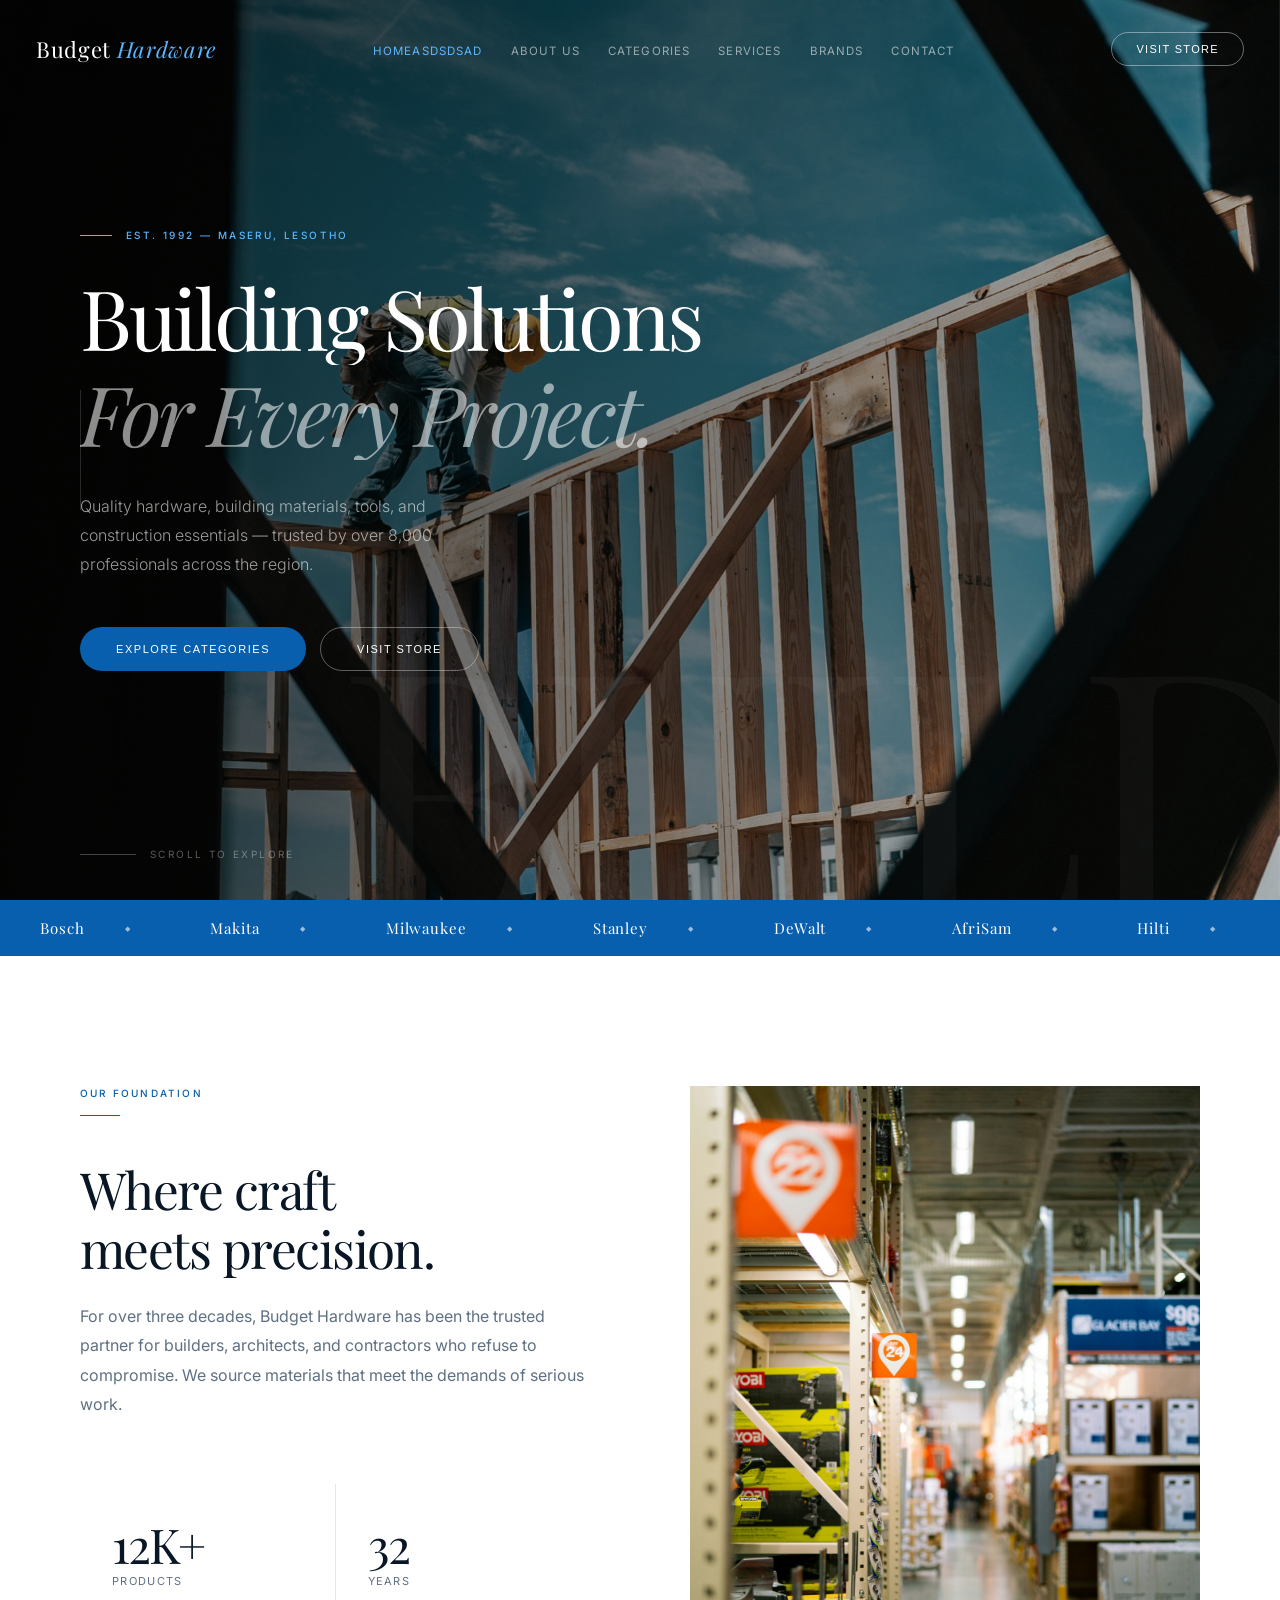
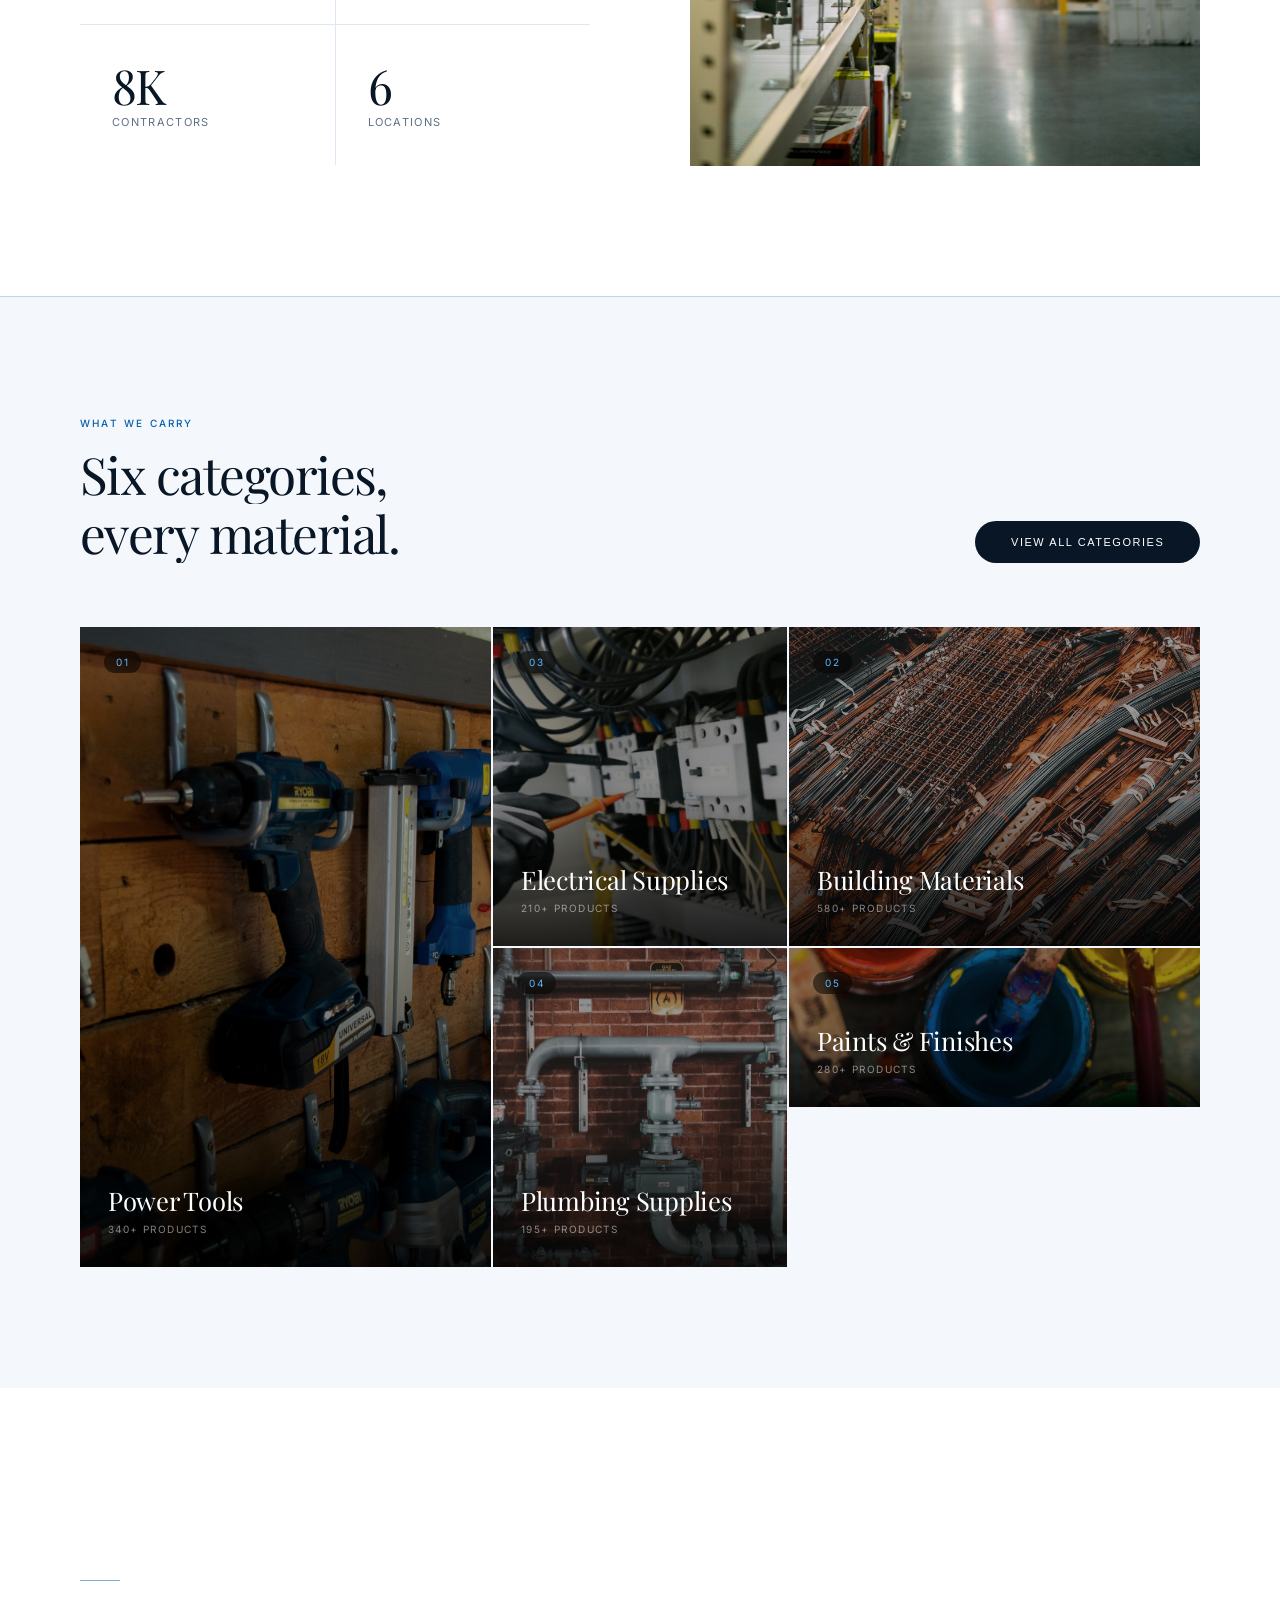
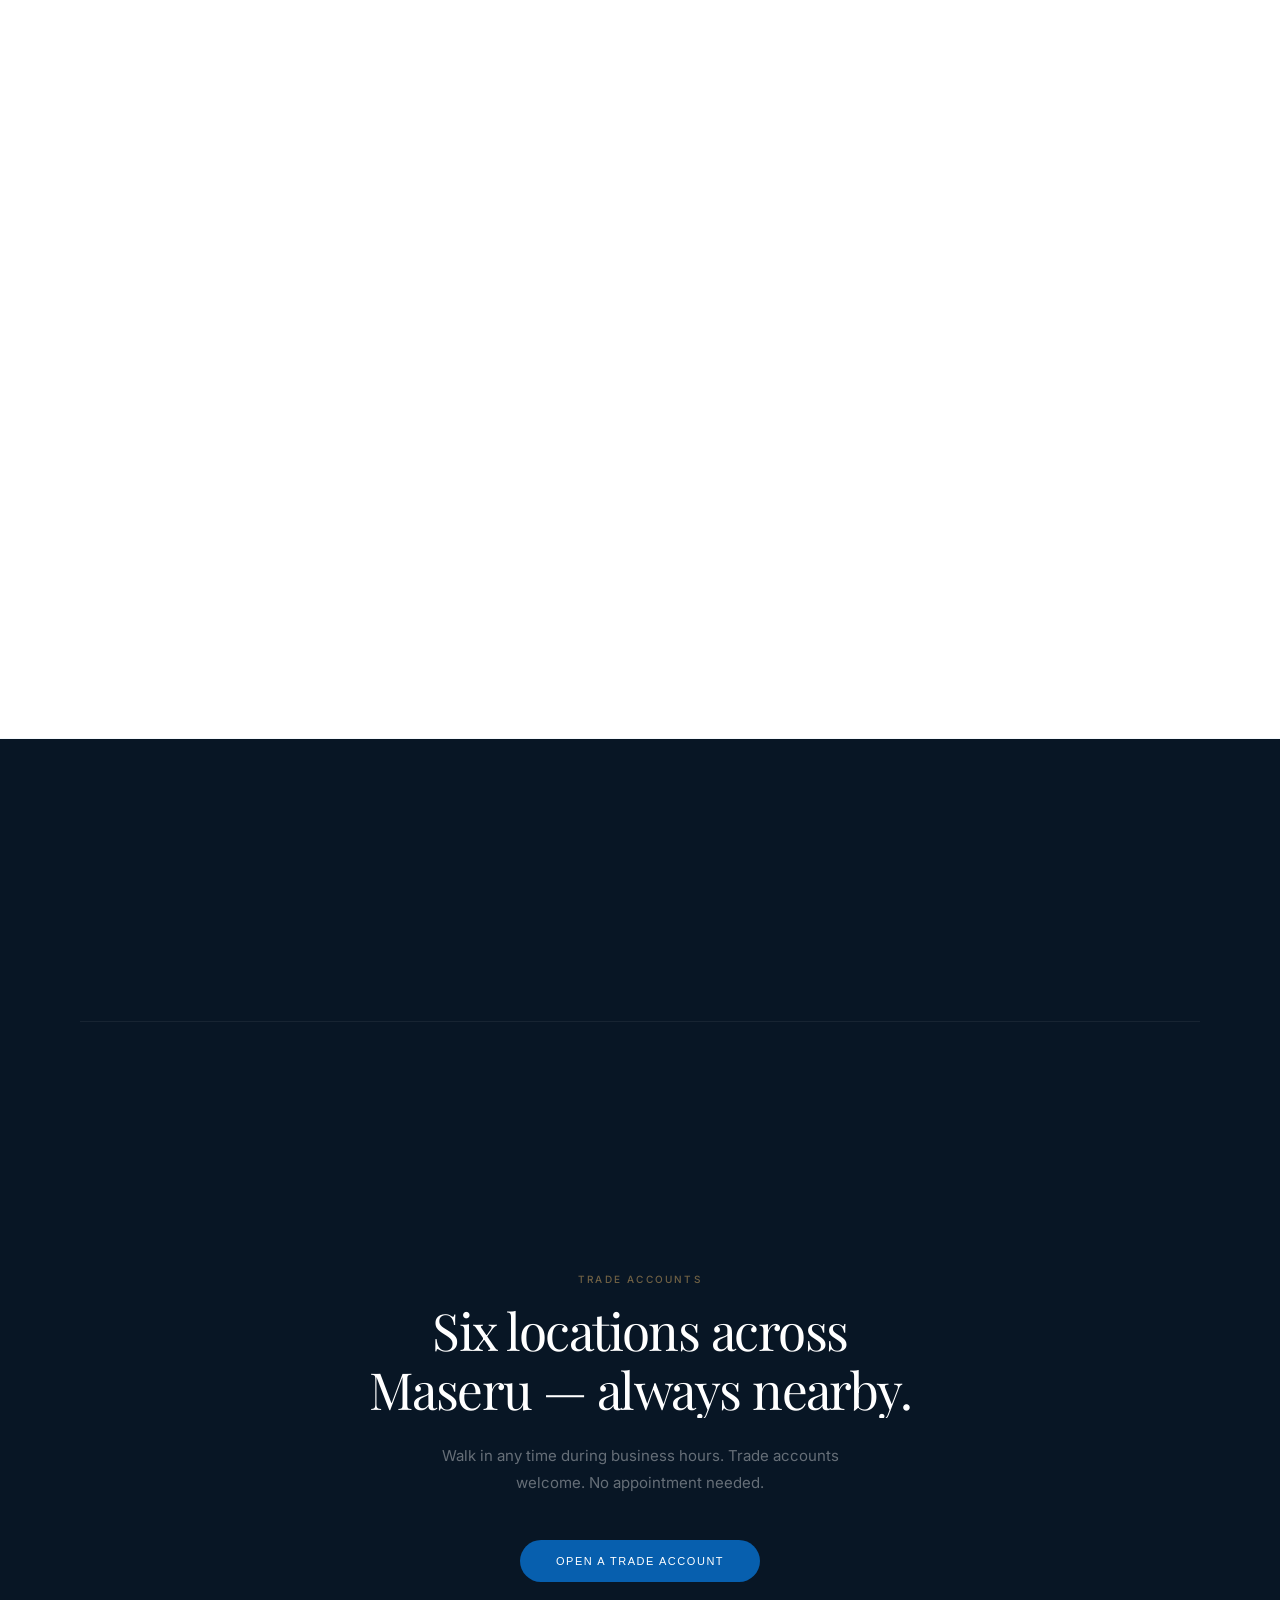
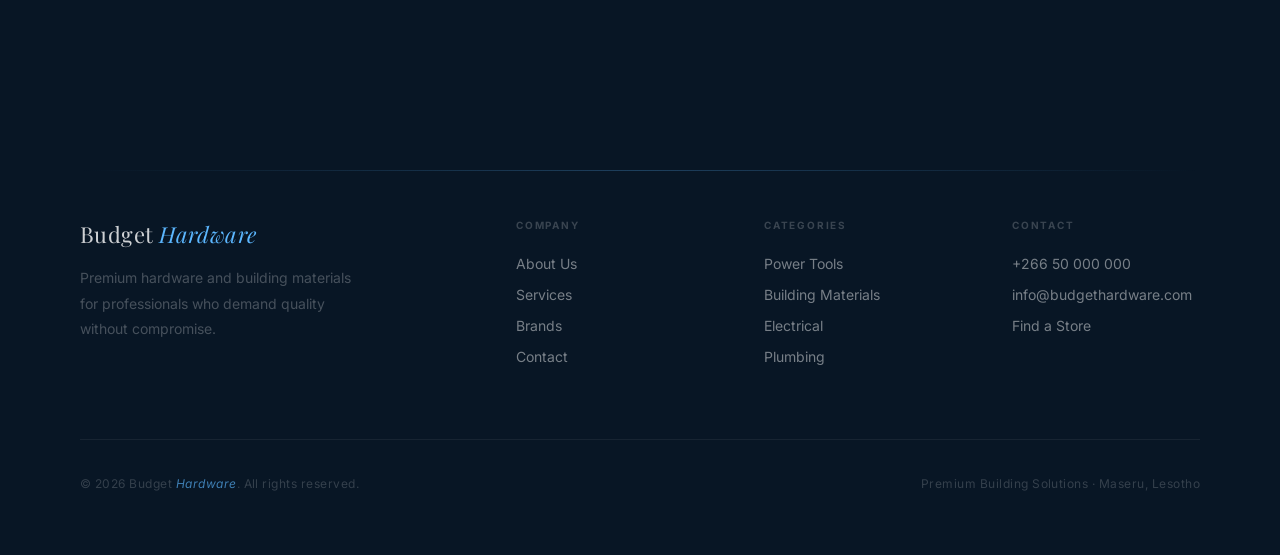
==== commit 4f08152f: "test" ====
--- a/Budget-Hardware-Website/index.html
+++ b/Budget-Hardware-Website/index.html
@@ -15,7 +15,7 @@
   <div class="nav-inner">
     <a class="nav-logo" onclick="goPage('home')">Budget <em>Hardware</em></a>
     <ul class="nav-links">
-      <li><a onclick="goPage('home')" data-page="home">Home</a></li>
+      <li><a onclick="goPage('home')" data-page="home">Homeasdsdsad</a></li>
       <li><a onclick="goPage('about')" data-page="about">About Us</a></li>
       <li><a onclick="goPage('categories')" data-page="categories">Categories</a></li>
       <li><a onclick="goPage('services')" data-page="services">Services</a></li>
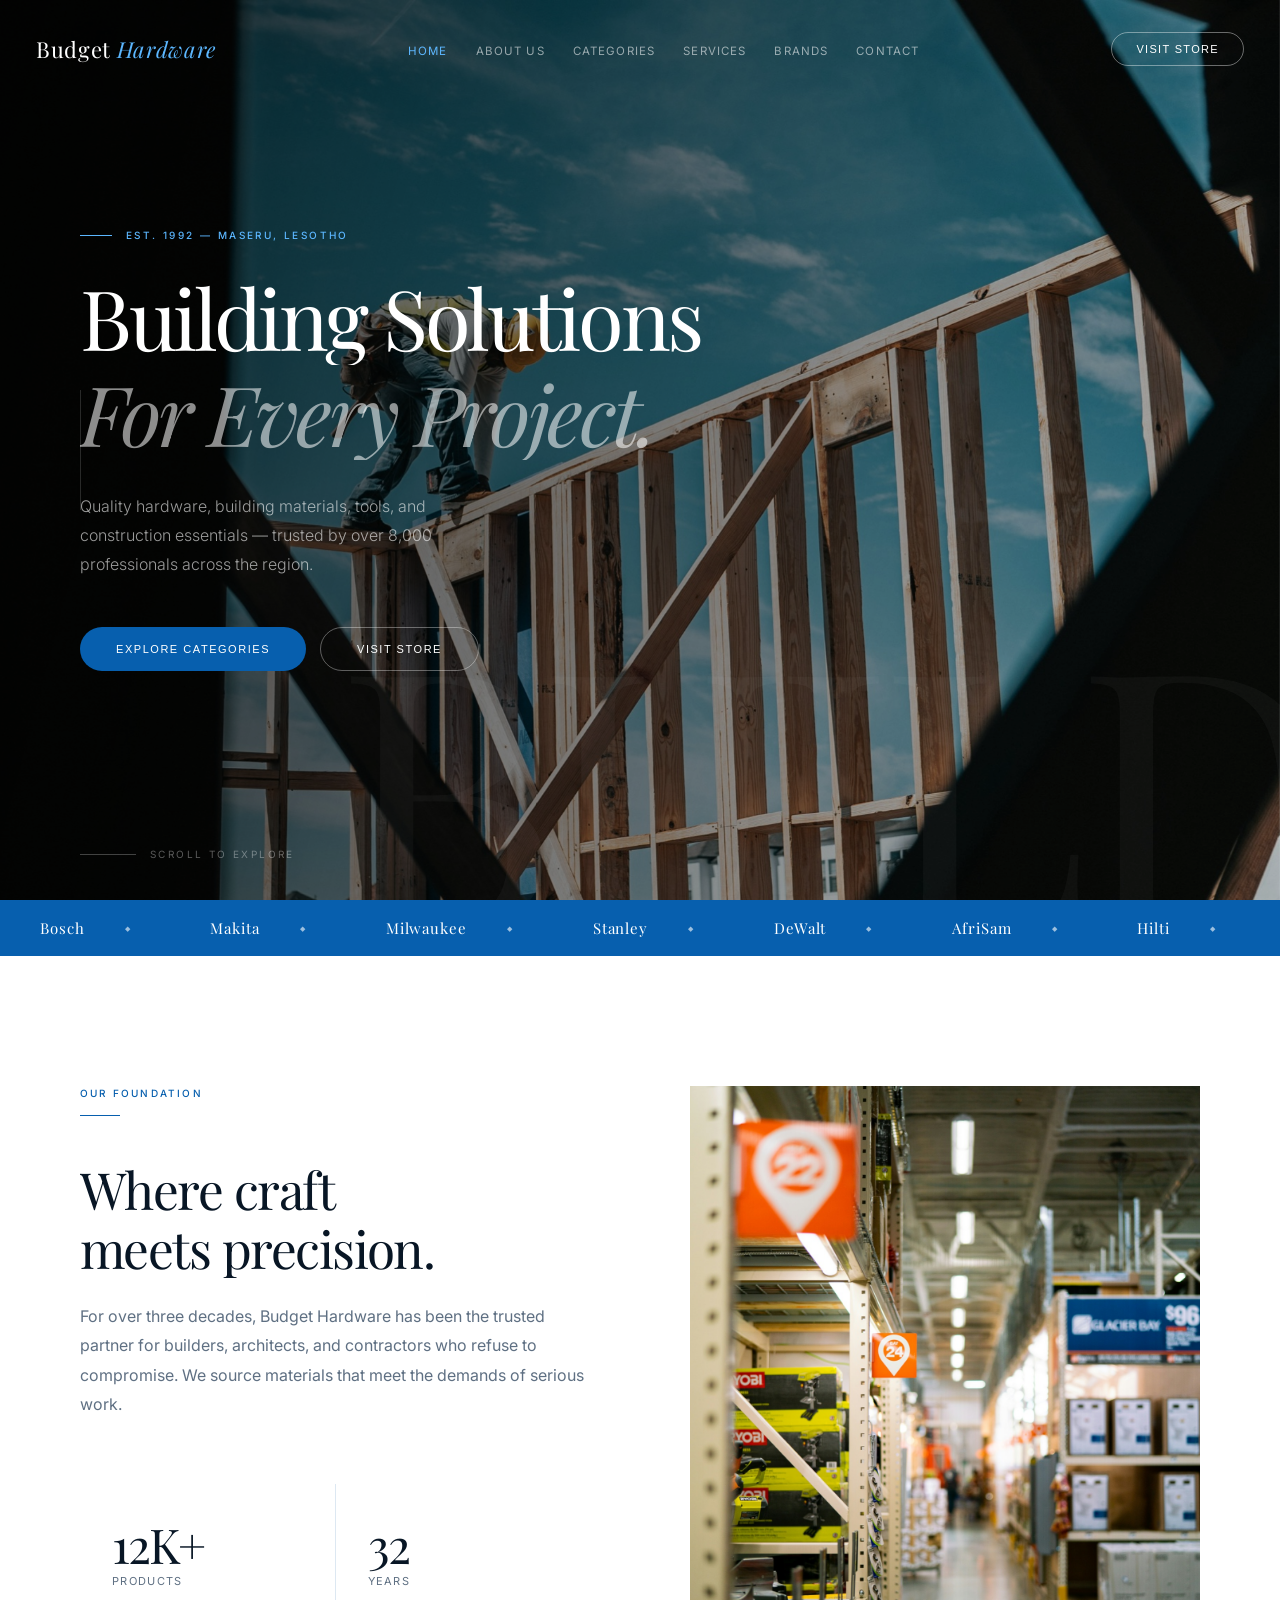
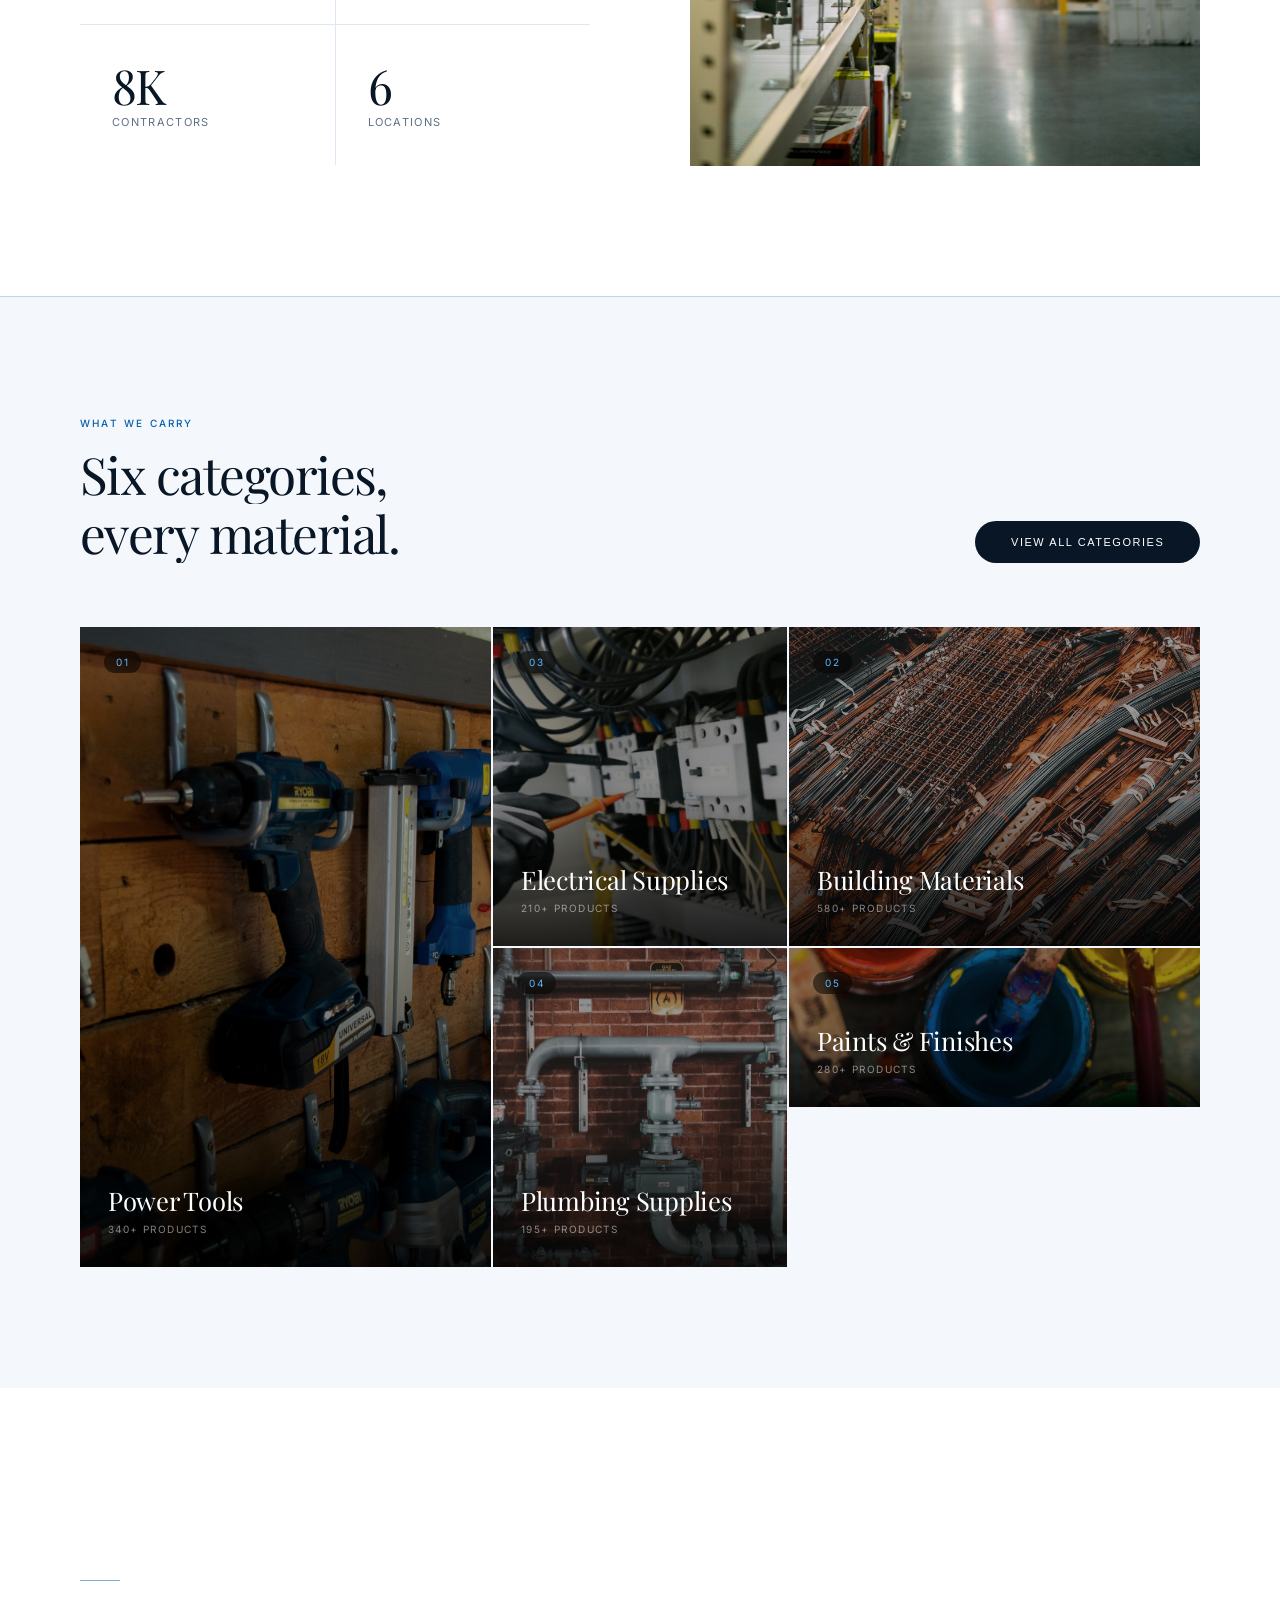
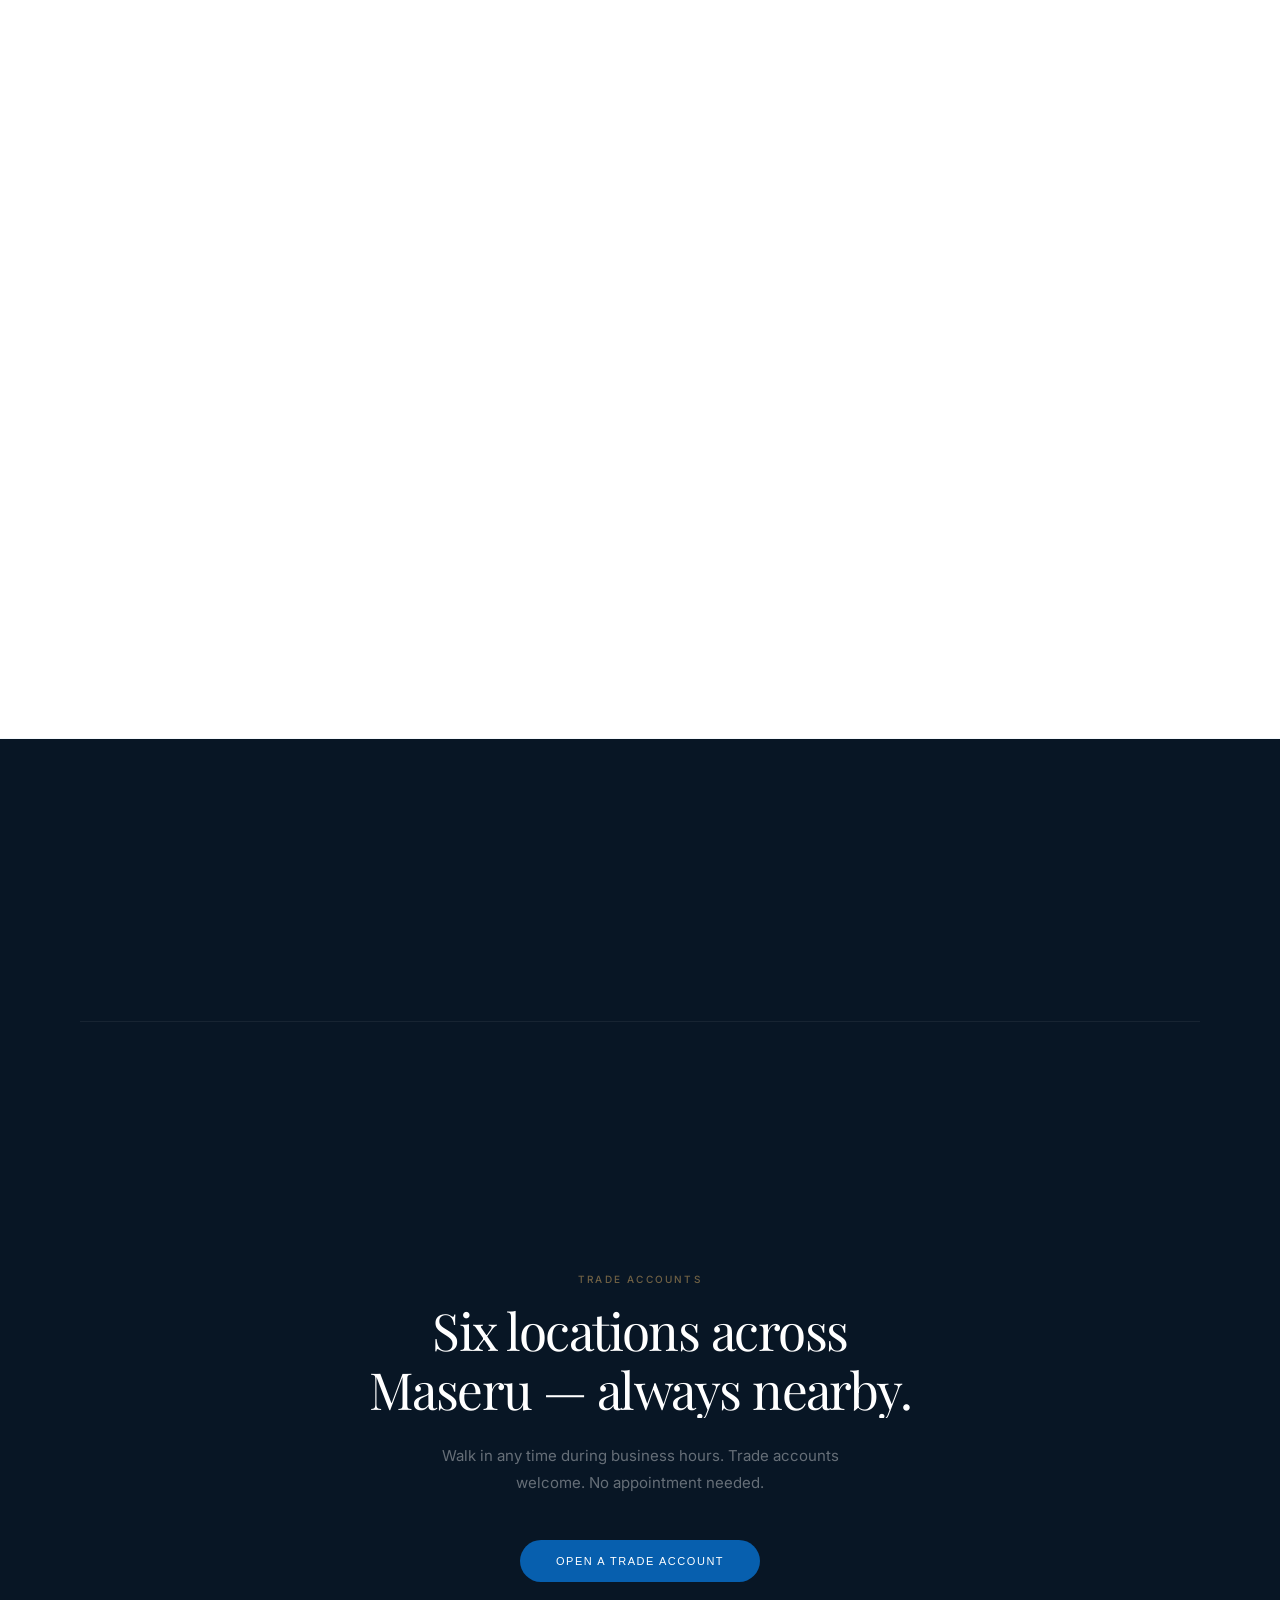
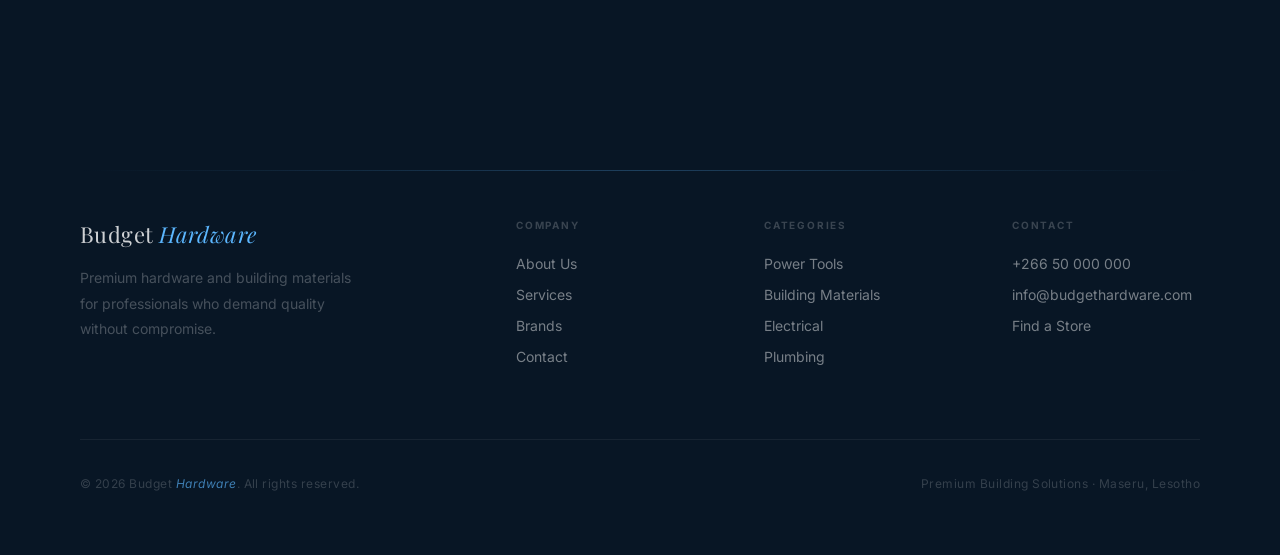
==== commit 969c0b74: "test complete" ====
--- a/Budget-Hardware-Website/index.html
+++ b/Budget-Hardware-Website/index.html
@@ -15,7 +15,7 @@
   <div class="nav-inner">
     <a class="nav-logo" onclick="goPage('home')">Budget <em>Hardware</em></a>
     <ul class="nav-links">
-      <li><a onclick="goPage('home')" data-page="home">Homeasdsdsad</a></li>
+      <li><a onclick="goPage('home')" data-page="home">Home</a></li>
       <li><a onclick="goPage('about')" data-page="about">About Us</a></li>
       <li><a onclick="goPage('categories')" data-page="categories">Categories</a></li>
       <li><a onclick="goPage('services')" data-page="services">Services</a></li>
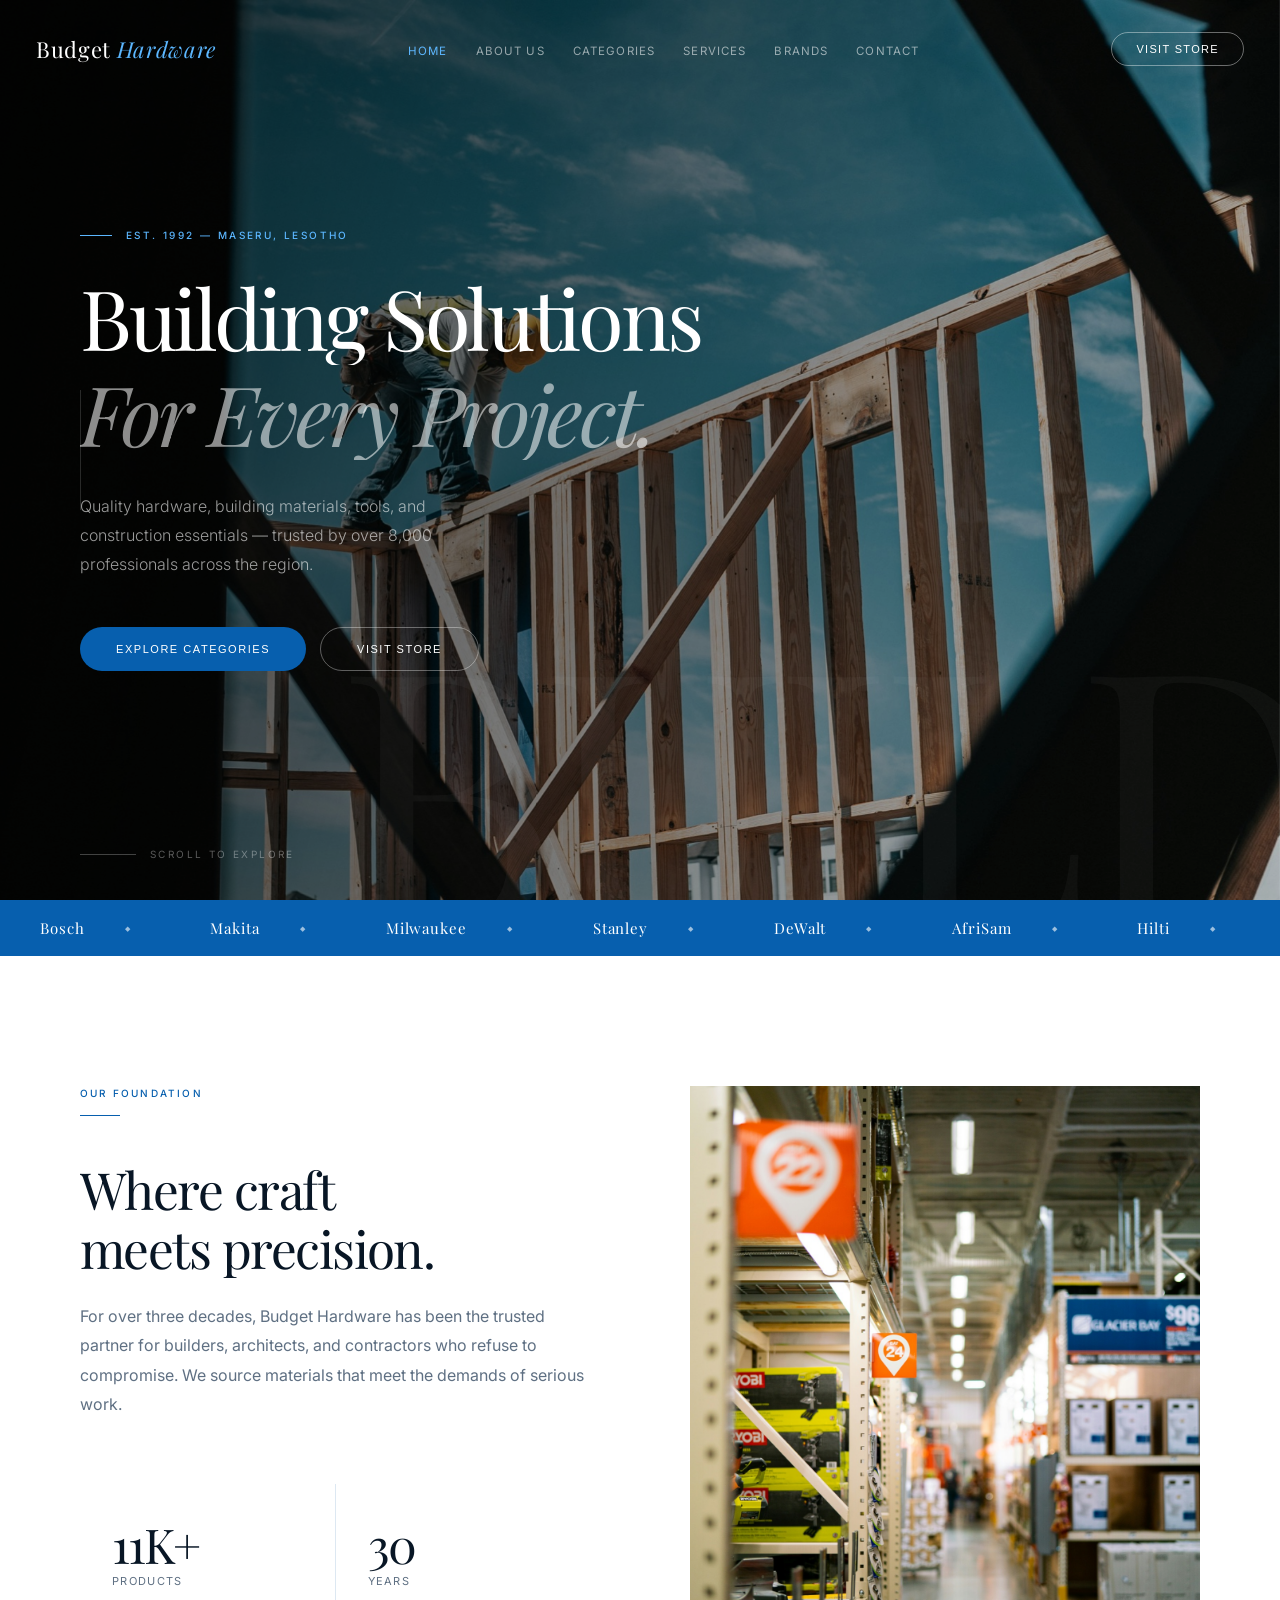
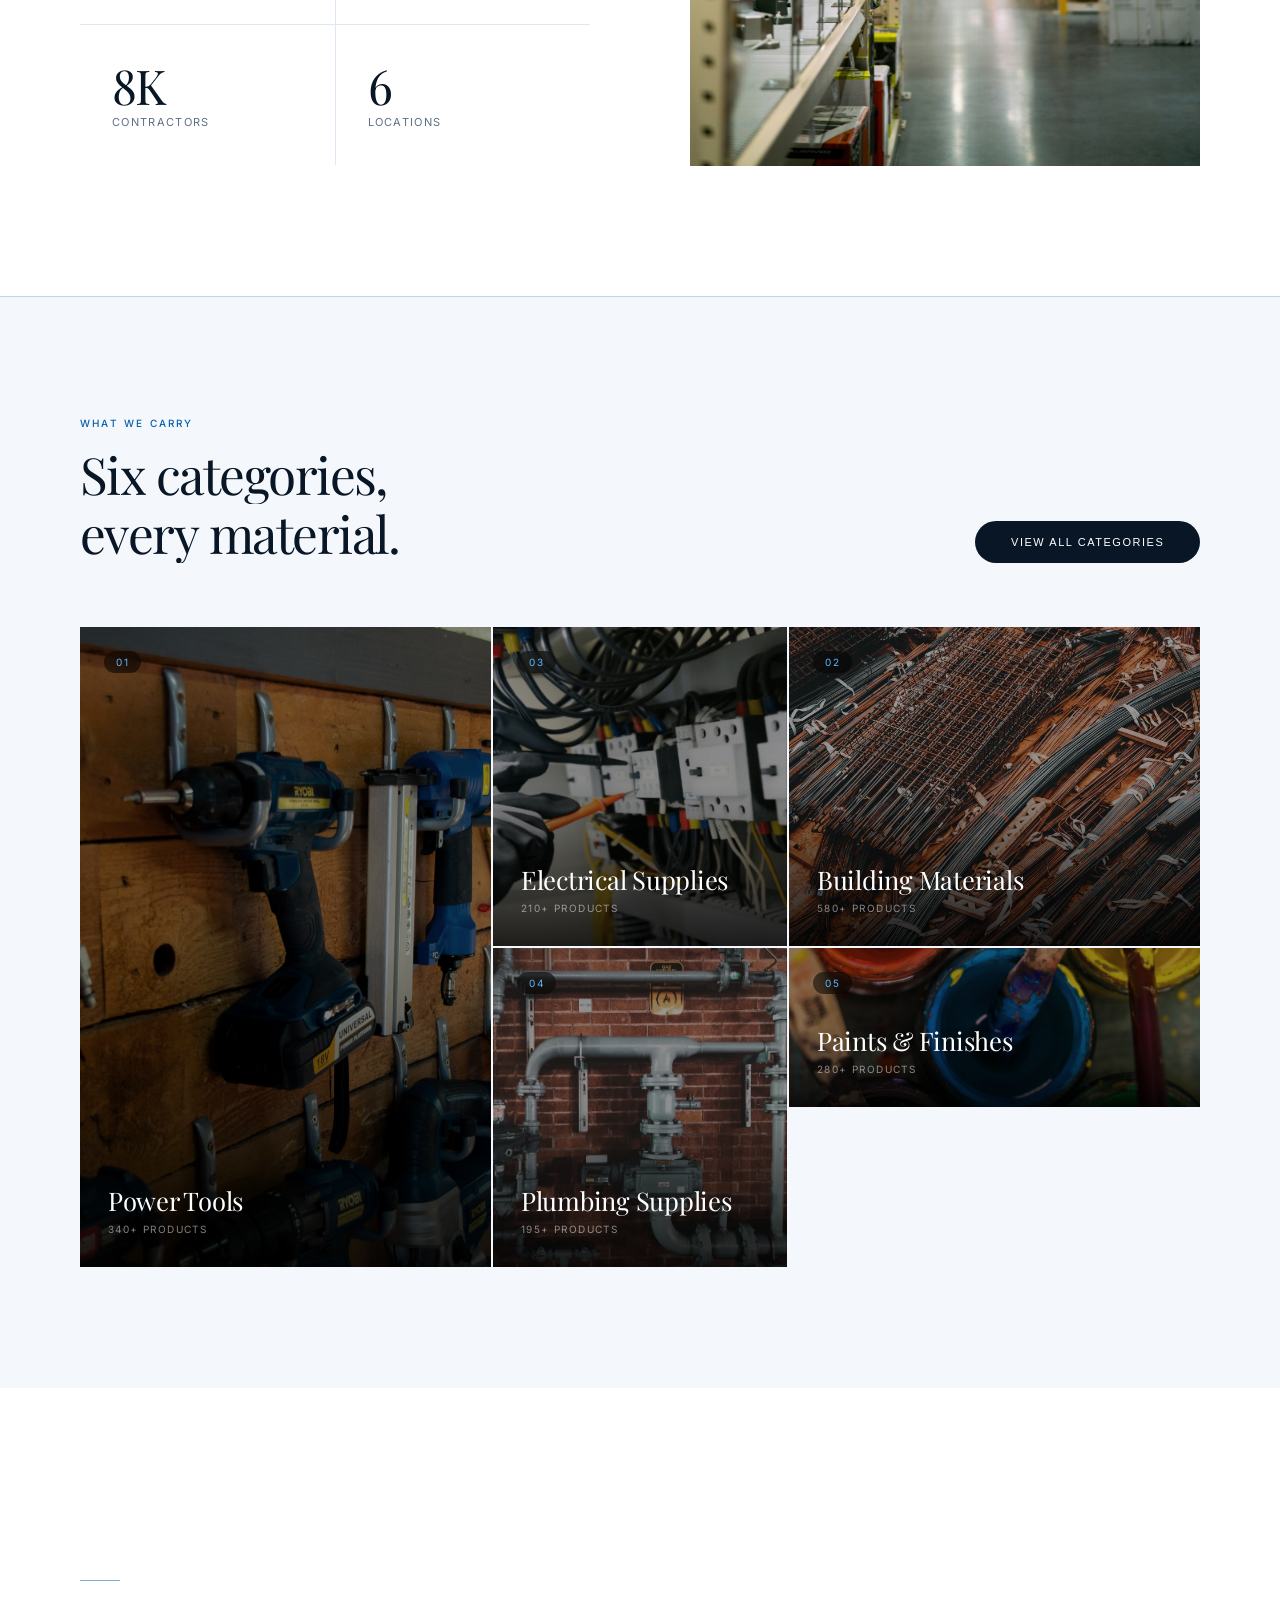
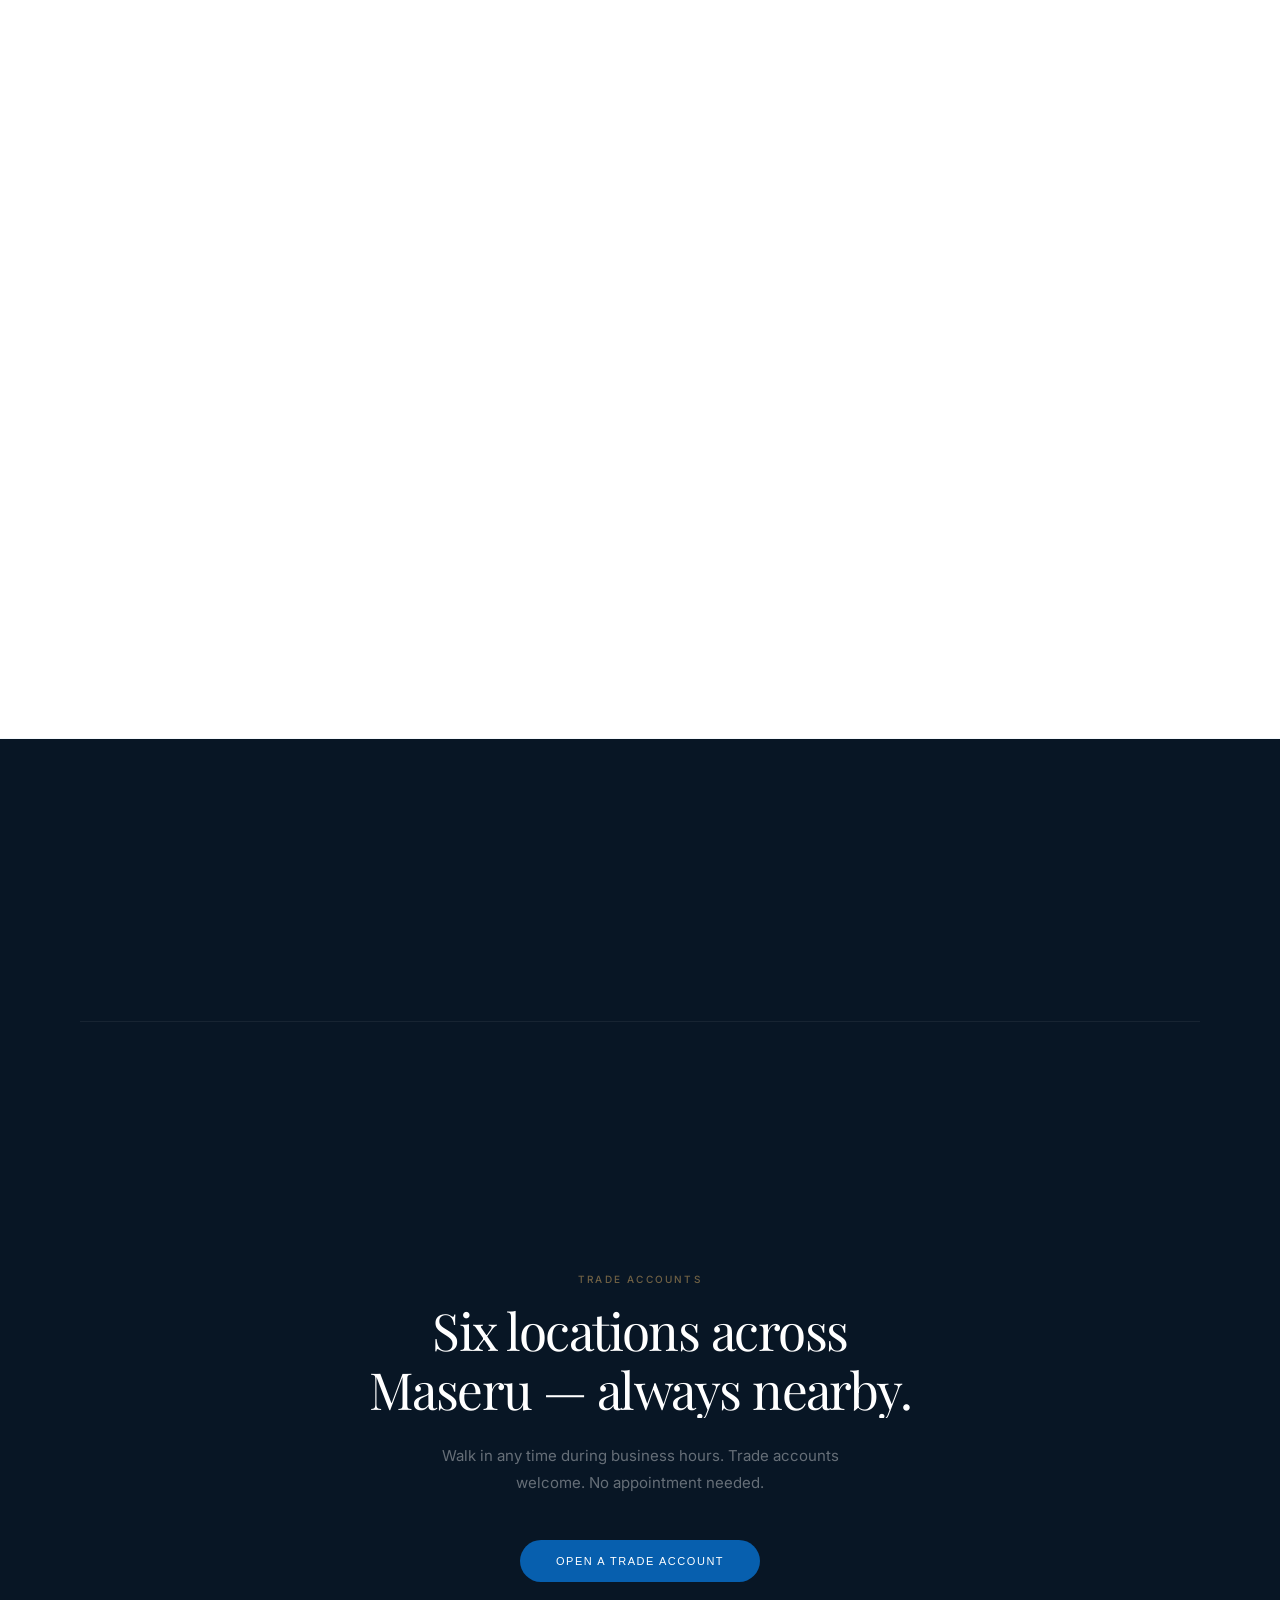
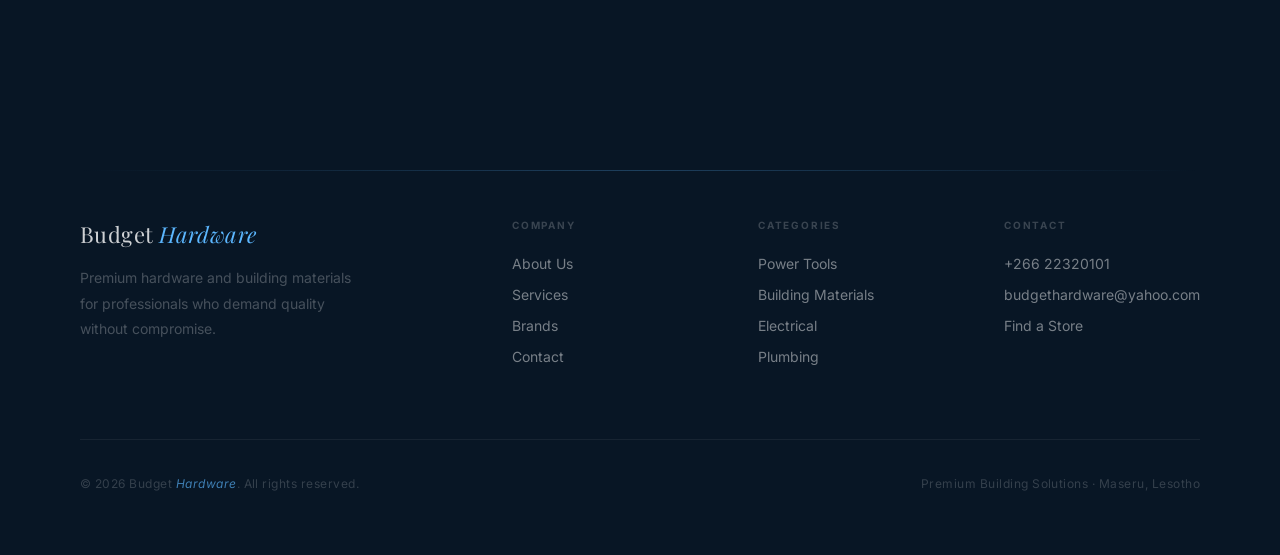
==== commit 6bfb86c0: "Make phone and email clickable" ====
--- a/Budget-Hardware-Website/index.html
+++ b/Budget-Hardware-Website/index.html
@@ -7,7 +7,7 @@
 <link rel="preconnect" href="https://fonts.googleapis.com"/>
 <link rel="preconnect" href="https://fonts.gstatic.com" crossorigin/>
 <link href="https://fonts.googleapis.com/css2?family=Inter:wght@300;400;500;600&family=Playfair+Display:ital,wght@0,400;0,500;1,400&display=swap" rel="stylesheet"/>
-<link rel="stylesheet" href="css/style.css?v=2"/>
+<link rel="stylesheet" href="css/style.css?v=3"/>
 </head>
 <body data-page="home">
 
@@ -237,7 +237,7 @@
         </div>
         <div class="footer-col"><h4>Company</h4><a onclick="goPage('about')">About Us</a><a onclick="goPage('services')">Services</a><a onclick="goPage('brands')">Brands</a><a onclick="goPage('contact')">Contact</a></div>
         <div class="footer-col"><h4>Categories</h4><a onclick="goPage('categories')">Power Tools</a><a onclick="goPage('categories')">Building Materials</a><a onclick="goPage('categories')">Electrical</a><a onclick="goPage('categories')">Plumbing</a></div>
-        <div class="footer-col"><h4>Contact</h4><a>+266 50 000 000</a><a>info@budgethardware.com</a><a onclick="goPage('contact')">Find a Store</a></div>
+        <div class="footer-col"><h4>Contact</h4><a href="tel:+26622320101">+266 22320101</a><a href="mailto:budgethardware@yahoo.com">budgethardware@yahoo.com</a><a onclick="goPage('contact')">Find a Store</a></div>
       </div>
       <div class="footer-bottom">
         <span class="footer-copy">© 2026 Budget <em>Hardware</em>. All rights reserved.</span>
@@ -247,6 +247,6 @@
   </footer>
 </div>
 
-<script src="js/main.js?v=2"></script>
+<script src="js/main.js?v=3"></script>
 </body>
 </html>
--- a/Budget-Hardware-Website/css/style.css
+++ b/Budget-Hardware-Website/css/style.css
@@ -614,6 +614,8 @@
 .info-item { margin-bottom: 44px; }
 .info-label { font-size: 10px; letter-spacing: 0.16em; text-transform: uppercase; color: rgba(var(--blue-light-rgb),0.75); margin-bottom: 12px; }
 .info-val { font-size: 15px; color: rgba(255,255,255,0.75); line-height: 1.65; }
+.info-val a { color: inherit; text-decoration: none; transition: color 0.3s; }
+.info-val a:hover { color: var(--blue-light); }
 .hours-grid { display: flex; flex-direction: column; gap: 8px; margin-top: 10px; }
 .hours-row { display: flex; justify-content: space-between; font-size: 14px; color: rgba(255,255,255,0.5); padding-bottom: 10px; border-bottom: 1px solid rgba(255,255,255,0.07); }
 
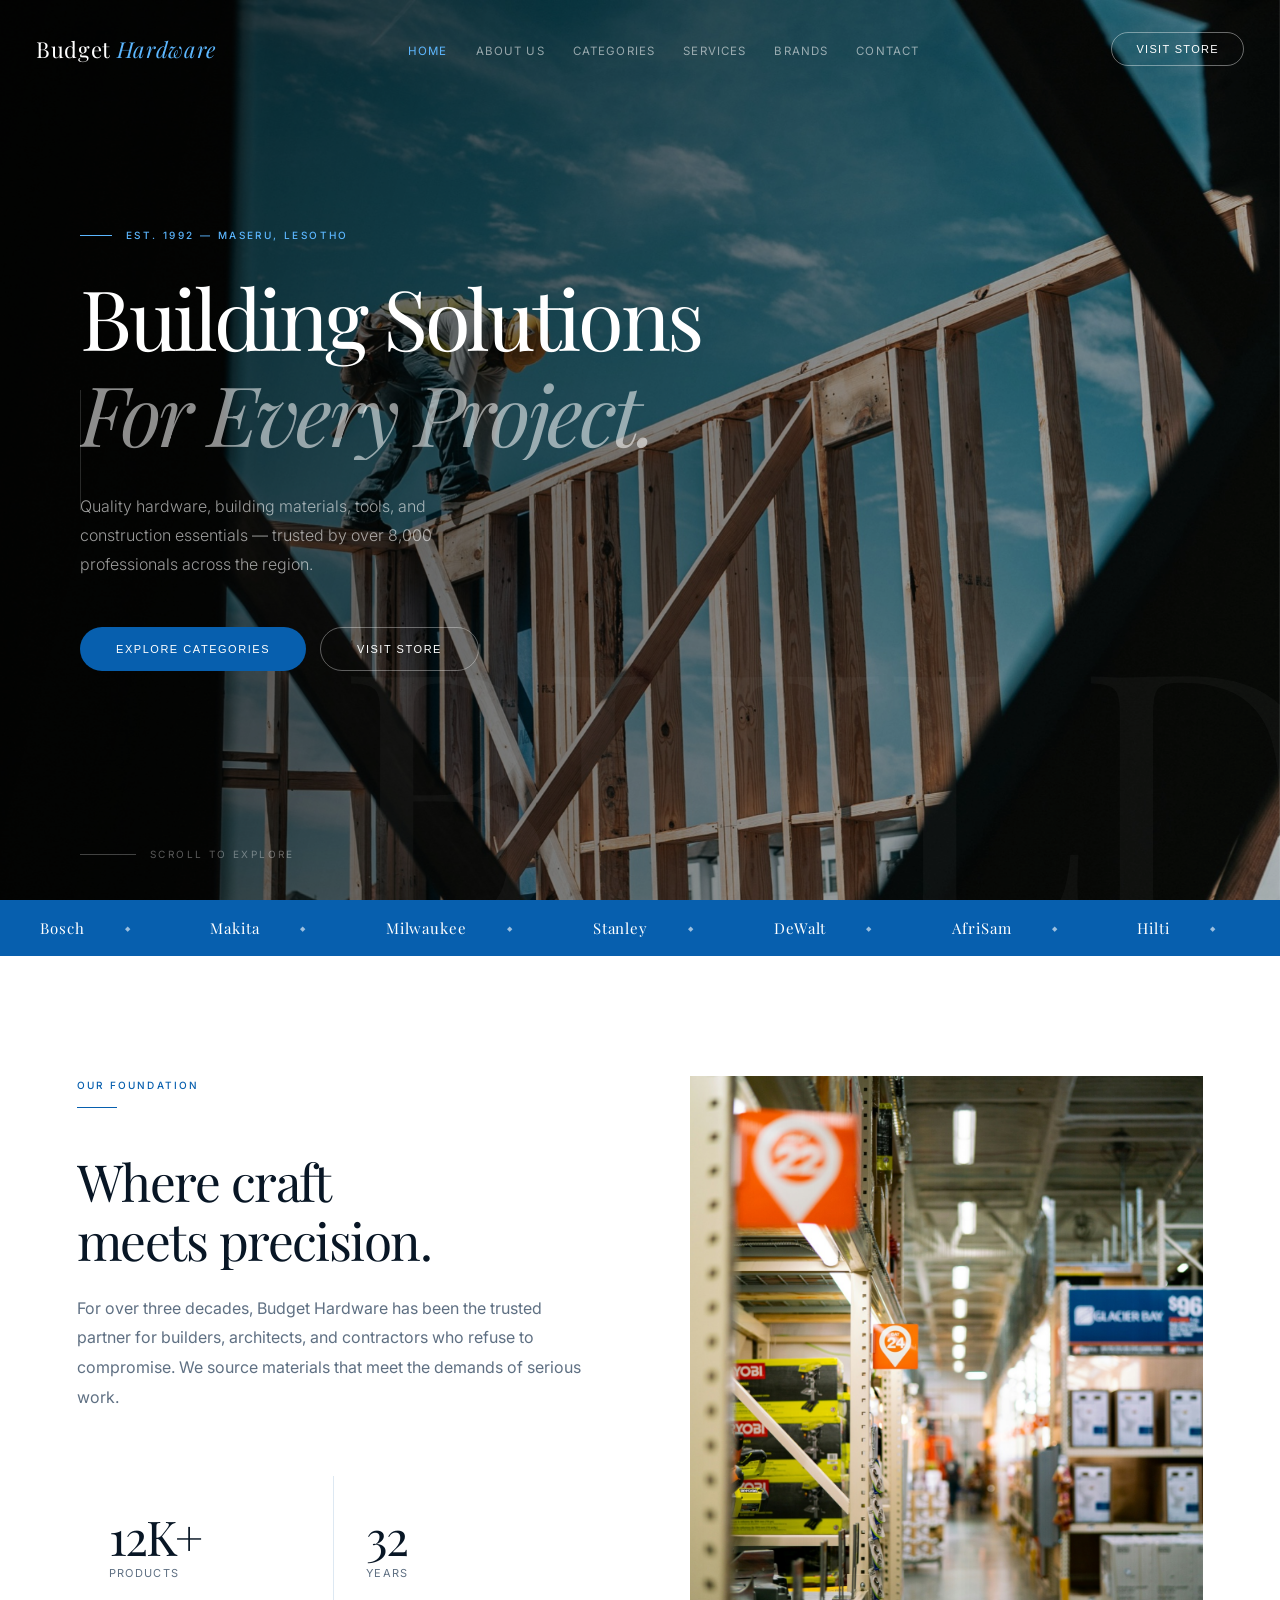
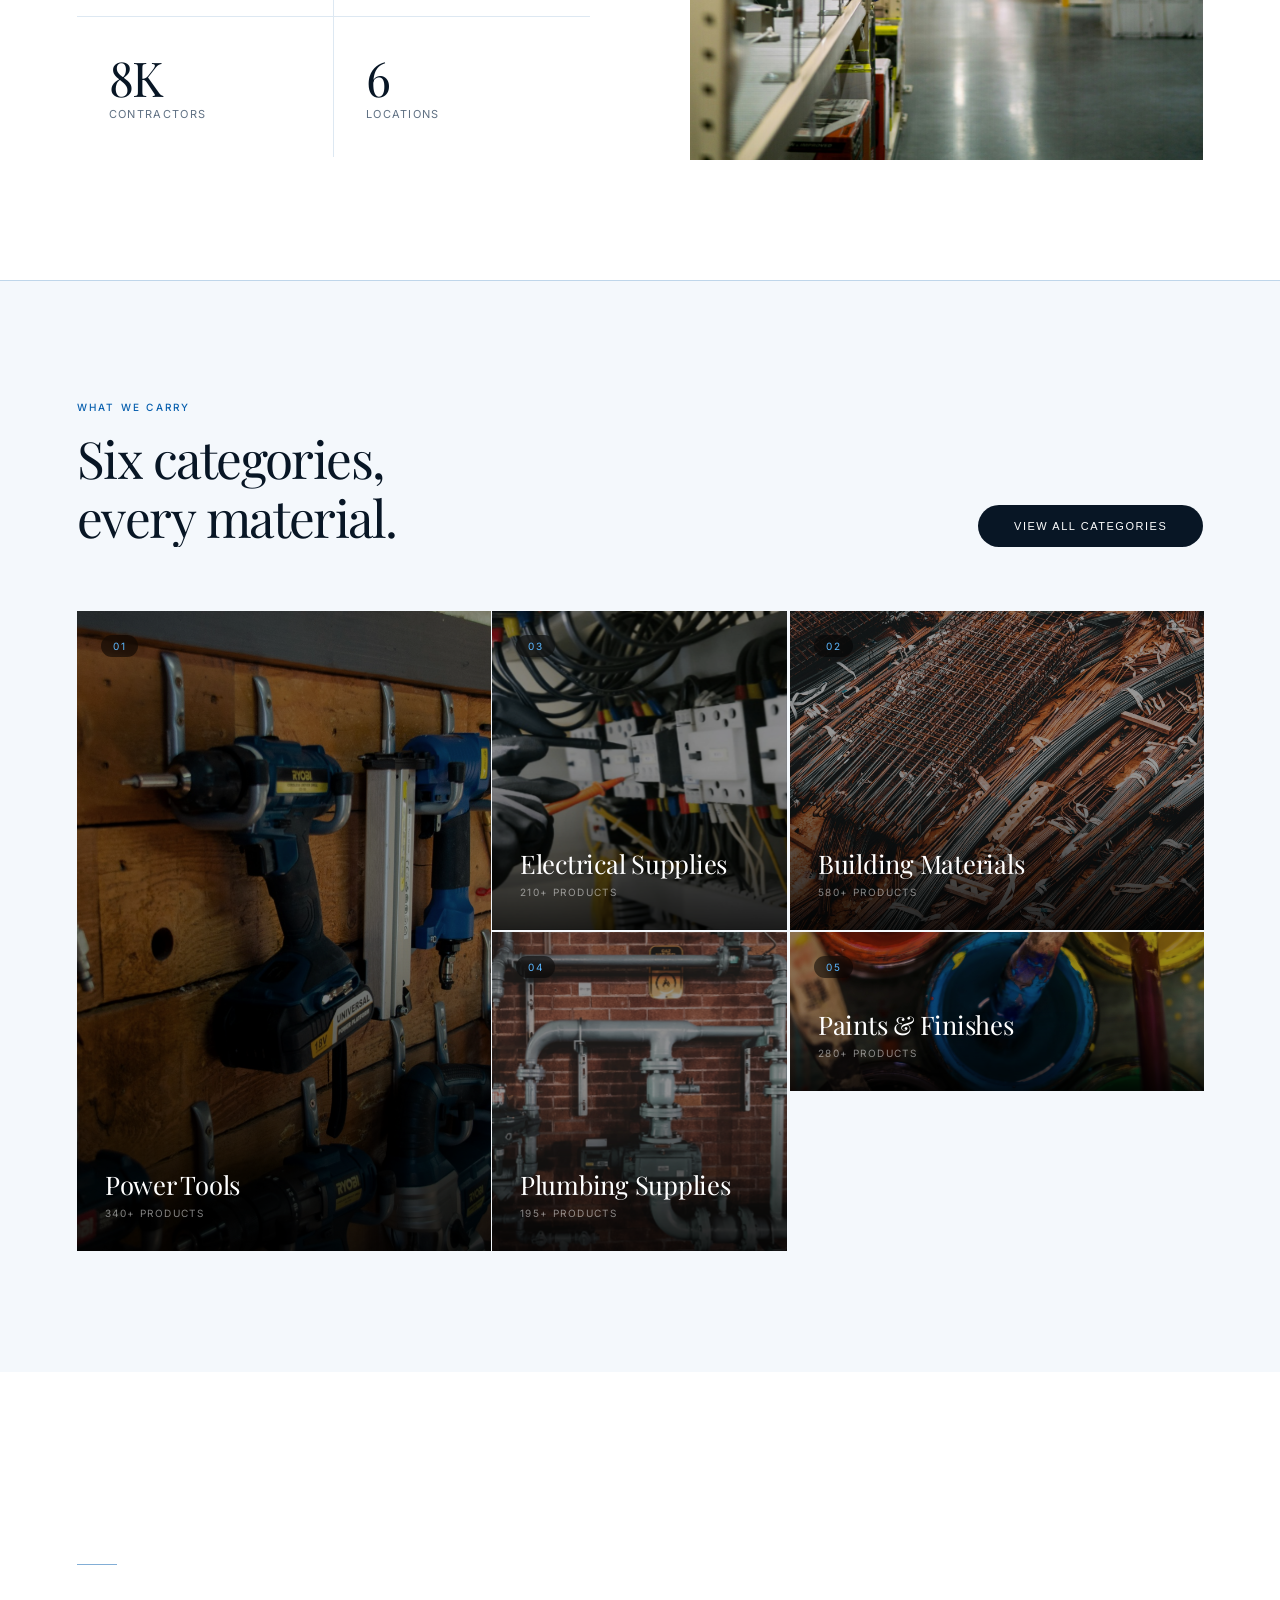
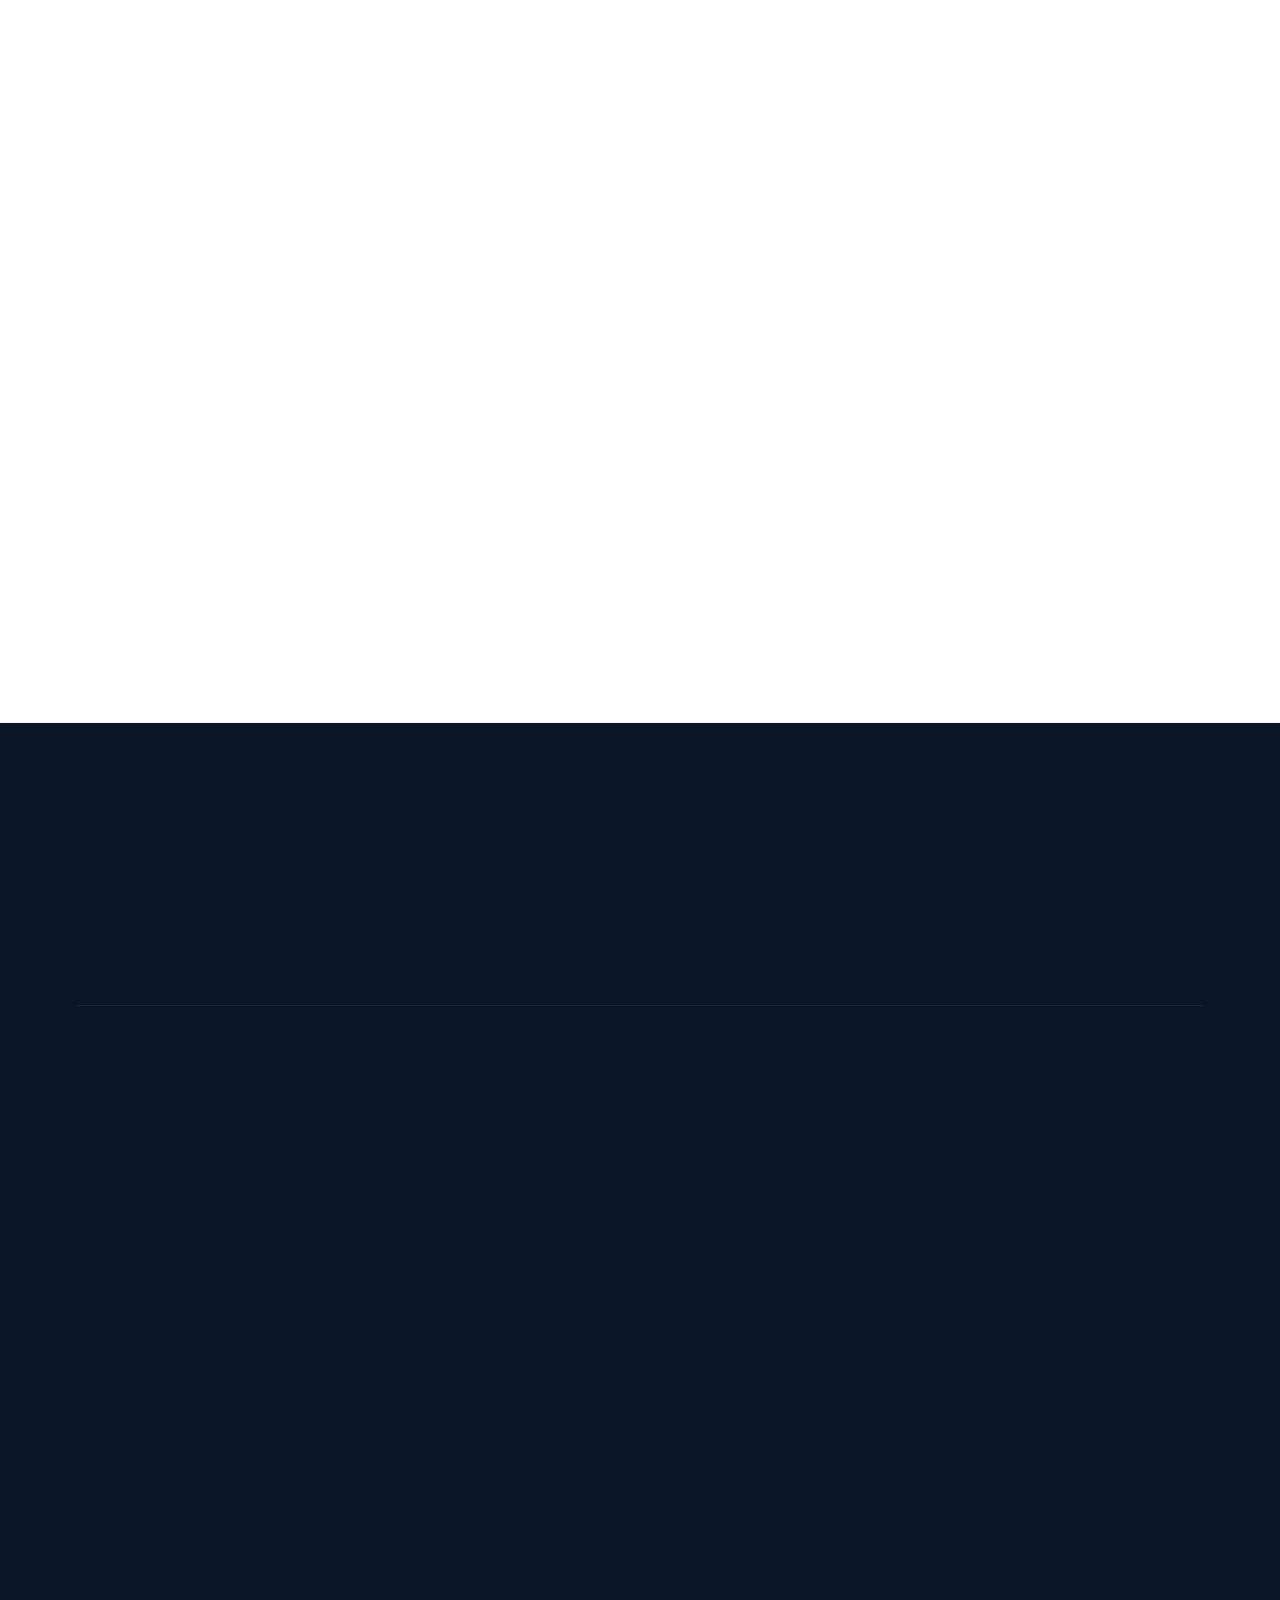
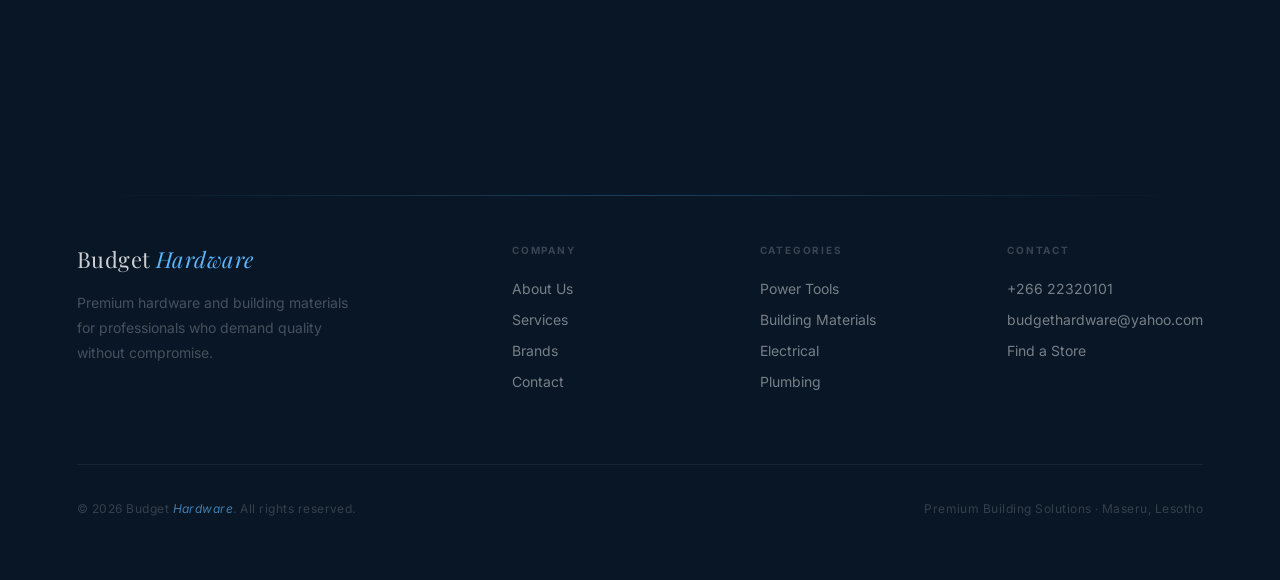
==== commit f51e5e32: "Fix mobile layout: gutters, brand grid, off-canvas drawer overflow Sections carried their padding as" ====
--- a/Budget-Hardware-Website/index.html
+++ b/Budget-Hardware-Website/index.html
@@ -7,7 +7,7 @@
 <link rel="preconnect" href="https://fonts.googleapis.com"/>
 <link rel="preconnect" href="https://fonts.gstatic.com" crossorigin/>
 <link href="https://fonts.googleapis.com/css2?family=Inter:wght@300;400;500;600&family=Playfair+Display:ital,wght@0,400;0,500;1,400&display=swap" rel="stylesheet"/>
-<link rel="stylesheet" href="css/style.css?v=3"/>
+<link rel="stylesheet" href="css/style.css?v=6"/>
 </head>
 <body data-page="home">
 
@@ -53,7 +53,7 @@
     <div class="hero-line"></div>
     <div class="hero-content">
       <p class="hero-eyebrow">Est. 1992 — Maseru, Lesotho</p>
-      <h1 class="hero-h1">Building Solutions<br><em>For Every Project.</em></h1>
+      <h1 class="hero-h1">Building Solutions <br class="br-lg"><em>For Every Project.</em></h1>
       <p class="hero-sub">Quality hardware, building materials, tools, and construction essentials — trusted by over 8,000 professionals across the region.</p>
       <div class="hero-btns">
         <button class="btn-primary" onclick="goPage('categories')">Explore Categories</button>
@@ -90,7 +90,7 @@
       <div>
         <p class="section-eyebrow reveal">Our Foundation</p>
         <div class="divider reveal reveal-delay-1"></div>
-        <h2 class="section-h2 reveal reveal-delay-1">Where craft<br>meets precision.</h2>
+        <h2 class="section-h2 reveal reveal-delay-1">Where craft <br class="br-lg">meets precision.</h2>
         <p class="section-body reveal reveal-delay-2">For over three decades, Budget Hardware has been the trusted partner for builders, architects, and contractors who refuse to compromise. We source materials that meet the demands of serious work.</p>
         <div class="intro-stat-grid reveal reveal-delay-3 depth-far">
           <div class="stat-cell"><div class="stat-num">12K+</div><div class="stat-label">Products</div></div>
@@ -108,14 +108,14 @@
     </div>
   </section>
 
-  <div class="seam" style="padding:0 80px;box-sizing:border-box;max-width:none;width:100%"></div>
+  <div class="seam seam-full"></div>
 
   <!-- CATEGORIES — Bento Magazine -->
   <section class="cats-strip">
     <div class="cats-header reveal">
       <div>
         <p class="section-eyebrow">What We Carry</p>
-        <h2 class="section-h2">Six categories,<br>every material.</h2>
+        <h2 class="section-h2">Six categories, <br class="br-lg">every material.</h2>
       </div>
       <button class="btn-dark" onclick="goPage('categories')">View All Categories</button>
     </div>
@@ -177,7 +177,7 @@
     </div>
   </section>
 
-  <div class="seam" style="padding:0 80px;box-sizing:border-box;max-width:none;width:100%"></div>
+  <div class="seam seam-full"></div>
 
   <!-- FEATURE SPLIT -->
   <section class="feature-split">
@@ -201,13 +201,13 @@
     </div>
   </section>
 
-  <div class="seam" style="padding:0 80px;box-sizing:border-box;max-width:none;width:100%"></div>
+  <div class="seam seam-full"></div>
 
   <!-- BRANDS MINI -->
   <section class="brands-mini">
     <div class="brands-mini-inner">
       <p class="section-eyebrow reveal">Trusted Partners</p>
-      <h2 class="section-h2 reveal reveal-delay-1">The industry's best,<br>all in one place.</h2>
+      <h2 class="section-h2 reveal reveal-delay-1">The industry's best, <br class="br-lg">all in one place.</h2>
       <div class="brands-row">
         <div class="brand-logo reveal reveal-delay-1" onclick="goPage('brands')">Bosch</div>
         <div class="brand-logo reveal reveal-delay-2" onclick="goPage('brands')">Makita</div>
@@ -220,10 +220,10 @@
   </section>
 
   <!-- CTA DARK -->
-  <section style="background:var(--ink);padding:100px 80px;text-align:center">
-    <p class="section-eyebrow reveal" style="color:rgba(184,149,90,0.6);text-align:center">Trade Accounts</p>
-    <h2 class="section-h2 reveal reveal-delay-1" style="color:#fff;max-width:580px;margin:0 auto 24px;text-align:center">Six locations across Maseru — always nearby.</h2>
-    <p class="reveal reveal-delay-2" style="color:rgba(255,255,255,0.38);font-size:15px;max-width:400px;margin:0 auto 44px;line-height:1.8;text-align:center">Walk in any time during business hours. Trade accounts welcome. No appointment needed.</p>
+  <section class="band band-dark band-center">
+    <p class="section-eyebrow reveal" style="color:rgba(var(--blue-light-rgb),0.6)">Trade Accounts</p>
+    <h2 class="section-h2 reveal reveal-delay-1" style="color:#fff;margin-bottom:24px">Six locations across Maseru — always nearby.</h2>
+    <p class="band-lede reveal reveal-delay-2">Walk in any time during business hours. Trade accounts welcome. No appointment needed.</p>
     <button class="btn-primary reveal reveal-delay-3" onclick="goPage('contact')">Open a Trade Account</button>
   </section>
 
@@ -247,6 +247,6 @@
   </footer>
 </div>
 
-<script src="js/main.js?v=3"></script>
+<script src="js/main.js?v=6"></script>
 </body>
 </html>
--- a/Budget-Hardware-Website/css/style.css
+++ b/Budget-Hardware-Website/css/style.css
@@ -19,10 +19,24 @@
   --border:   #DDE8F2;
   --sans:     'Inter', system-ui, sans-serif;
   --serif:    'Playfair Display', Georgia, serif;
-}
-
-html { scroll-behavior: smooth; }
-body { font-family: var(--sans); background: var(--bg); color: var(--ink); overflow-x: hidden; }
+
+  /* Fluid layout rhythm — one source of truth for horizontal gutters
+     and vertical band spacing. Scales 22px → 80px across viewports so
+     no breakpoint is ever left with desktop padding on a phone. */
+  --gutter:      clamp(22px, 6vw, 80px);
+  --band-y:      clamp(64px, 10vw, 120px);
+  --band-y-lg:   clamp(80px, 12vw, 180px);
+  --band-y-hero: clamp(116px, 22vw, 180px);
+  --stack-gap:   clamp(36px, 8vw, 100px);
+}
+
+html { scroll-behavior: smooth; overflow-x: hidden; }
+body {
+  font-family: var(--sans); background: var(--bg); color: var(--ink);
+  overflow-x: hidden;
+  overscroll-behavior-x: none;   /* no horizontal rubber-banding */
+  width: 100%;
+}
 
 /* ══════════════════════════════════════════════
    CUSTOM CURSOR
@@ -134,6 +148,7 @@
   transition: transform 1.5s cubic-bezier(0.77,0,0.18,1);
 }
 .seam.seam-visible { transform: scaleX(1); }
+.seam-full { max-width: none; width: 100%; padding: 0 var(--gutter); box-sizing: border-box; }
 
 /* ══════════════════════════════════════════════
    NAV
@@ -198,10 +213,27 @@
 .nav-mobile-panel {
   position: fixed; top: 0; right: 0; height: 100vh; width: 100%; max-width: 380px;
   background: var(--ink); z-index: 105;
-  transform: translateX(100%); transition: transform 0.45s cubic-bezier(0.16,1,0.3,1);
+  transform: translateX(100%);
+  /* Closed, the drawer is taken OUT of the render tree — not merely shoved
+     off-canvas. Parking it at translateX(100%) and trusting
+     body{overflow-x:hidden} to swallow it is a mask, not containment:
+     Chromium honours it, but iOS Safari still lets you pan to the parked
+     panel, which reads as dead space on the right of every page.
+     visibility:hidden removes it from paint, hit-testing and the a11y tree,
+     so there is nothing left out there to reach or tab into. */
+  visibility: hidden;
+  pointer-events: none;
+  transition: transform 0.45s cubic-bezier(0.16,1,0.3,1),
+              visibility 0s linear 0.45s;
   display: flex; flex-direction: column; padding: 100px 44px 44px;
 }
-.nav-mobile-panel.open { transform: translateX(0); }
+@supports (height: 100dvh) { .nav-mobile-panel { height: 100dvh; } }
+.nav-mobile-panel.open {
+  transform: translateX(0);
+  visibility: visible;
+  pointer-events: auto;
+  transition: transform 0.45s cubic-bezier(0.16,1,0.3,1), visibility 0s;
+}
 .nav-mobile-close {
   position: absolute; top: 28px; right: 28px;
   width: 40px; height: 40px;
@@ -244,7 +276,48 @@
 /* ══════════════════════════════════════════════
    SECTION COMMONS
    ══════════════════════════════════════════════ */
-section { padding: 120px 80px; }
+section { padding: var(--band-y) var(--gutter); }
+
+/* ── BAND UTILITIES ──────────────────────────────
+   Replaces the per-page inline `padding:180px 80px` styles.
+   Inline styles outrank media queries, so any section that
+   carried them kept 80px side padding on a 375px phone and
+   crushed its text into a ~215px column. These classes keep
+   the same desktop look but breathe on small screens. */
+.band        { padding: var(--band-y) var(--gutter); }
+.band-lg     { padding: var(--band-y-lg) var(--gutter); }
+.band-hero   { padding: var(--band-y-hero) var(--gutter) var(--band-y); }
+.band-dark   { background: var(--ink); }
+.band-light  { background: var(--bg); }
+.band-white  { background: var(--white); }
+.band-inner  { max-width: 1280px; margin: 0 auto; }
+.band-center { text-align: center; }
+.band-center .section-eyebrow,
+.band-center .section-h2,
+.band-center .band-lede { text-align: center; }
+.band-center .section-h2 { max-width: 580px; margin-left: auto; margin-right: auto; }
+.band-lede {
+  font-size: 15px; line-height: 1.8; color: rgba(255,255,255,0.38);
+  max-width: 400px; margin: 0 auto 44px;
+}
+
+/* Two-column editorial split that collapses to a single stack */
+.split-2 {
+  display: grid; grid-template-columns: 1fr 1fr;
+  gap: var(--stack-gap); align-items: center;
+  max-width: 1280px; margin: 0 auto;
+}
+
+/* Forced line breaks that only make sense on wide screens */
+@media (max-width: 700px) { .br-lg { display: none; } }
+
+/* Dark page-header title (brands / contact / categories heroes) */
+.page-title {
+  color: #fff;
+  font-size: clamp(32px, 8vw, 68px);
+  max-width: 640px;
+}
+
 .section-eyebrow {
   font-size: 10px; font-weight: 500; letter-spacing: 0.22em; text-transform: uppercase;
   color: var(--blue); margin-bottom: 16px; display: block;
@@ -290,9 +363,10 @@
    HERO
    ══════════════════════════════════════════════ */
 .hero {
-  position: relative; width: 100vw; height: 100vh; min-height: 700px;
+  position: relative; width: 100%; height: 100vh; min-height: 700px;
   overflow: hidden; display: flex; align-items: center;
 }
+@supports (height: 100dvh) { .hero { height: 100dvh; } }
 .hero-bg {
   position: absolute; inset: 0;
   background-image: url('../images/hero.jpg');
@@ -365,7 +439,7 @@
 /* ══════════════════════════════════════════════
    INTRO
    ══════════════════════════════════════════════ */
-.intro { background: var(--white); padding: 130px 80px; }
+.intro { background: var(--white); padding: var(--band-y) var(--gutter); }
 .intro-grid { display: grid; grid-template-columns: 1fr 1fr; gap: 100px; align-items: center; max-width: 1280px; margin: 0 auto; }
 .intro-stat-grid { display: grid; grid-template-columns: 1fr 1fr; gap: 1px; margin-top: 64px; background: var(--border); }
 .stat-cell {
@@ -394,7 +468,7 @@
    CATEGORIES — Fixed-height mosaic
    No dead space, all cards flush, different sizes
    ══════════════════════════════════════════════ */
-.cats-strip { background: var(--bg); padding: 120px 80px; }
+.cats-strip { background: var(--bg); padding: var(--band-y) var(--gutter); }
 .cats-header {
   display: flex; justify-content: space-between; align-items: flex-end;
   margin-bottom: 64px; max-width: 1280px; margin-left: auto; margin-right: auto;
@@ -489,7 +563,7 @@
 /* ══════════════════════════════════════════════
    BRANDS MINI
    ══════════════════════════════════════════════ */
-.brands-mini { background: var(--ink); padding: 80px; }
+.brands-mini { background: var(--ink); padding: clamp(56px, 8vw, 80px) var(--gutter); }
 .brands-mini-inner { max-width: 1280px; margin: 0 auto; }
 .brands-mini .section-eyebrow { color: rgba(var(--blue-light-rgb),0.75); }
 .brands-mini .section-h2 { color: #fff; }
@@ -511,7 +585,7 @@
    ══════════════════════════════════════════════ */
 .about-hero { position: relative; width: 100%; height: 75vh; overflow: hidden; }
 .about-hero img { width: 100%; height: 100%; object-fit: cover; filter: brightness(0.5) saturate(0.8); }
-.about-hero-content { position: absolute; inset: 0; display: flex; align-items: flex-end; padding: 80px; }
+.about-hero-content { position: absolute; inset: 0; display: flex; align-items: flex-end; padding: clamp(40px, 7vw, 80px) var(--gutter); }
 .about-hero-content .section-h2 { color: #fff; font-size: clamp(40px, 6vw, 76px); max-width: 700px; }
 .about-body { background: var(--white); }
 .about-grid { display: grid; grid-template-columns: 1fr 1fr; gap: 100px; max-width: 1280px; margin: 0 auto; align-items: start; }
@@ -528,7 +602,7 @@
 /* ══════════════════════════════════════════════
    CATEGORIES PAGE
    ══════════════════════════════════════════════ */
-.cats-page-hero { background: var(--ink); padding: 180px 80px 80px; }
+.cats-page-hero { background: var(--ink); padding: var(--band-y-hero) var(--gutter) clamp(56px, 8vw, 80px); }
 .cats-page-hero .section-h2 { color: #fff; font-size: clamp(40px, 5vw, 68px); max-width: 680px; }
 .cats-full { background: var(--bg); }
 .cat-full-item { display: grid; grid-template-columns: 1fr 1fr; gap: 0; }
@@ -537,7 +611,7 @@
 .cat-full-img { aspect-ratio: 4/3; overflow: hidden; }
 .cat-full-img img { width: 100%; height: 100%; object-fit: cover; transition: transform 0.95s cubic-bezier(0.16,1,0.3,1); filter: saturate(0.9); }
 .cat-full-item:hover .cat-full-img img { transform: scale(1.045); }
-.cat-full-text { padding: 80px; display: flex; flex-direction: column; justify-content: center; background: var(--white); }
+.cat-full-text { padding: clamp(44px, 7vw, 80px) var(--gutter); display: flex; flex-direction: column; justify-content: center; background: var(--white); }
 .cat-full-item:nth-child(even) .cat-full-text { background: var(--bg); }
 .cat-tag {
   display: inline-block; font-size: 10px; letter-spacing: 0.18em; text-transform: uppercase;
@@ -553,7 +627,7 @@
 .services-list { background: var(--white); }
 .service-row {
   display: grid; grid-template-columns: 72px 1fr 1fr; gap: 0;
-  padding: 64px 80px; border-bottom: 1px solid var(--border);
+  padding: clamp(36px, 5vw, 64px) var(--gutter); border-bottom: 1px solid var(--border);
   align-items: start; max-width: 1440px; margin: 0 auto;
   transition: background 0.35s, padding-left 0.35s;
   cursor: none;
@@ -568,14 +642,27 @@
    ══════════════════════════════════════════════ */
 .brands-featured { display: grid; grid-template-columns: repeat(3, 1fr); gap: 2px; background: var(--border); border: 1px solid var(--border); }
 .brand-cell {
-  background: var(--white); padding: 56px 40px;
+  background: var(--white); padding: clamp(24px, 4vw, 56px) clamp(18px, 3vw, 40px);
   display: flex; flex-direction: column; align-items: center; justify-content: center;
-  gap: 12px; cursor: none; transition: background 0.3s; height: 240px; overflow: hidden;
+  gap: 12px; cursor: none; transition: background 0.3s;
+  aspect-ratio: 16 / 11; min-height: 150px; overflow: hidden; text-align: center;
 }
 .brand-cell:hover { background: var(--bg); }
-.brand-cell-name { font-family: var(--serif); font-size: 28px; font-weight: 400; color: var(--ink); }
-.brand-cell-tag { font-size: 11px; color: var(--muted); letter-spacing: 0.1em; text-transform: uppercase; }
-.brand-cell-dot { width: 6px; height: 6px; border-radius: 50%; background: var(--blue); }
+.brand-cell-name { font-family: var(--serif); font-size: clamp(20px, 4.4vw, 28px); font-weight: 400; color: var(--ink); line-height: 1.15; }
+.brand-cell-tag { font-size: clamp(9.5px, 2.4vw, 11px); color: var(--muted); letter-spacing: 0.1em; text-transform: uppercase; line-height: 1.5; }
+.brand-cell-dot { width: 6px; height: 6px; border-radius: 50%; background: var(--blue); flex-shrink: 0; }
+
+/* Logo tiles — contain, never crop. `cover` was slicing the ends off
+   wordmarks like Makita; one tile also used contain, so the wall read
+   as four different treatments. One rule now covers all of them. */
+.brand-cell.is-logo { padding: clamp(18px, 4vw, 34px); }
+.brand-logo-img {
+  width: 100%; height: 100%;
+  object-fit: contain; object-position: center;
+  transition: transform 0.5s cubic-bezier(0.16,1,0.3,1);
+}
+.brand-cell.is-logo:hover .brand-logo-img { transform: scale(1.04); }
+
 .brands-all { display: grid; grid-template-columns: repeat(4, 1fr); gap: 1px; background: var(--border); margin-top: 2px; }
 .brand-all-cell {
   background: var(--white); padding: 36px 28px;
@@ -589,8 +676,8 @@
    ══════════════════════════════════════════════ */
 .contact-body { background: var(--white); }
 .contact-grid { display: grid; grid-template-columns: 1fr 1fr; gap: 0; }
-.contact-form-side { padding: 88px 80px; }
-.contact-info-side { padding: 88px 80px; background: var(--ink); }
+.contact-form-side { padding: clamp(44px, 7vw, 88px) var(--gutter); }
+.contact-info-side { padding: clamp(44px, 7vw, 88px) var(--gutter); background: var(--ink); }
 .form-group { margin-bottom: 32px; }
 .form-label { display: block; font-size: 10px; letter-spacing: 0.14em; text-transform: uppercase; color: var(--blue); margin-bottom: 12px; }
 .form-input, .form-textarea {
@@ -622,7 +709,7 @@
 /* ══════════════════════════════════════════════
    FOOTER
    ══════════════════════════════════════════════ */
-footer { background: var(--ink); padding: 88px 80px 64px; }
+footer { background: var(--ink); padding: clamp(56px, 8vw, 88px) var(--gutter) clamp(40px, 6vw, 64px); }
 .footer-inner { max-width: 1280px; margin: 0 auto; }
 .footer-top { display: grid; grid-template-columns: 2fr 1fr 1fr 1fr; gap: 60px; padding-bottom: 60px; border-bottom: 1px solid rgba(255,255,255,0.06); }
 .footer-brand { font-family: var(--serif); font-size: 22px; color: rgba(255,255,255,0.8); font-weight: 400; margin-bottom: 16px; letter-spacing: 0.02em; }
@@ -676,13 +763,20 @@
   .nav-menu-btn { display: flex; }
 }
 @media (max-width: 900px) {
-  section { padding: 80px 32px; }
   #nav { padding: 0 24px; }
   #nav.scrolled { padding: 12px 24px; }
-  .hero-content { padding: 0 32px; }
-  .hero-scroll { left: 32px; }
-  .hero-line { left: 32px; }
-  .intro-grid, .about-grid, .contact-grid, .feature-split-inner { grid-template-columns: 1fr; }
+  .hero-content { padding: 0 var(--gutter); }
+  .hero-scroll { left: var(--gutter); }
+  .hero-line { left: var(--gutter); }
+  .intro-grid, .about-grid, .contact-grid, .feature-split-inner, .split-2 { grid-template-columns: 1fr; }
+
+  /* Horizontal entrance reveals park their element 48px outside the viewport
+     until the observer fires — the same "parked off-canvas, masked by
+     overflow-x:hidden" trap as the nav drawer. Columns are stacked at this
+     width anyway, so a sideways slide carries no meaning: slide up instead
+     and nothing ever sits outside the viewport horizontally. */
+  .reveal-left, .reveal-right { transform: translateY(34px); }
+  .reveal-left.visible, .reveal-right.visible { transform: translateY(0); }
   .intro-stat-grid { grid-template-columns: 1fr 1fr; }
   .cats-magazine { grid-template-columns: 1fr 1fr; height: auto; }
   .cats-col-stacked { grid-template-rows: 1fr 1fr; height: auto; }
@@ -690,51 +784,124 @@
   .cat-full-item { grid-template-columns: 1fr; }
   .cat-full-item:nth-child(even) .cat-full-img { order: 0; }
   .cat-full-item:nth-child(even) .cat-full-text { order: 1; }
-  .service-row { grid-template-columns: 48px 1fr; row-gap: 16px; padding: 44px 32px; }
-  .service-row:hover { padding-left: 32px; }
+  .service-row { grid-template-columns: 48px 1fr; row-gap: 16px; padding: 44px var(--gutter); }
+  .service-row:hover { padding-left: var(--gutter); }
   .svc-desc { grid-column: 2; }
   .brands-featured { grid-template-columns: 1fr 1fr; }
   .brands-all { grid-template-columns: repeat(3, 1fr); }
   .footer-top { grid-template-columns: 1fr 1fr; gap: 40px; }
-  .contact-form-side, .contact-info-side { padding: 56px 32px; }
-  .cat-full-text { padding: 56px 32px; }
-  footer { padding: 64px 32px 48px; }
-  .brands-mini { padding: 64px 32px; }
-  .cats-strip { padding: 80px 32px; }
+  .contact-form-side, .contact-info-side { padding: 56px var(--gutter); }
+  .cat-full-text { padding: 56px var(--gutter); }
+  footer { padding: 64px var(--gutter) 48px; }
+  .brands-mini { padding: 64px var(--gutter); }
+  .cats-strip { padding: 80px var(--gutter); }
 }
 @media (max-width: 600px) {
   .nav-links { display: none; }
   .nav-cta { display: none; }
   .nav-menu-btn { display: flex; }
-  .hero-h1 { font-size: clamp(38px, 9vw, 56px); }
-  .hero-sub { font-size: 15px; }
-  .hero-btns { flex-direction: column; align-items: stretch; }
-  .hero-btns button { width: 100%; text-align: center; justify-content: center; }
-  section { padding: 64px 24px; }
+
+  /* Keep the wordmark whole — at 375px the scrolled pill was clipping it */
+  .nav-logo { font-size: 18px; letter-spacing: 0.01em; white-space: nowrap; }
+  #nav.scrolled { padding: 10px 14px; }
+  #nav.scrolled .nav-inner { padding: 12px 18px; border-radius: 14px; }
+
+  /* The desktop overlay fades left→right because copy sits in the left
+     column. On a phone the copy is full-bleed, so the pale right end left
+     white text sitting on bright sky. Vertical scrim instead. */
+  .hero-overlay {
+    background: linear-gradient(180deg, rgba(0,0,0,0.78) 0%, rgba(0,0,0,0.5) 42%, rgba(0,0,0,0.72) 100%);
+  }
+  .hero { min-height: 560px; }
+  .hero-h1 { font-size: clamp(38px, 9vw, 56px); margin-bottom: 24px; }
+  .hero-eyebrow { margin-bottom: 20px; font-size: 9.5px; letter-spacing: 0.18em; }
+  .hero-sub { font-size: 15px; max-width: none; margin-bottom: 32px; }
+  .hero-btns { flex-direction: column; align-items: stretch; gap: 10px; }
+  .hero-btns button { width: 100%; text-align: center; justify-content: center; padding: 17px 28px; }
+  .hero-scroll { bottom: 28px; }
+  .hero-word { display: none; }
+
+  /* TEXT MEASURE — headings and body were inheriting desktop max-widths
+     and centring margins inside a narrow column, which read as broken
+     alignment. On phones text runs the full gutter-to-gutter measure. */
+  .section-h2 { font-size: clamp(30px, 8.2vw, 42px); letter-spacing: -0.02em; }
+  .section-body, .band-lede, .cat-full-p, .svc-desc, .feature-text {
+    max-width: none; font-size: 15px; line-height: 1.75;
+  }
+  .band-center .section-h2,
+  .band-center .band-lede { max-width: 100%; margin-left: 0; margin-right: 0; }
+  .band-center .band-lede { margin-bottom: 36px; }
+  .divider { margin-bottom: 28px; }
+
   .cats-magazine { grid-template-columns: 1fr; gap: 2px; height: auto; }
   .cats-col-stacked { grid-template-rows: auto auto; gap: 2px; }
   .cat-card { min-height: 240px; }
   .cats-header { flex-direction: column; align-items: flex-start; gap: 24px; margin-bottom: 40px; }
-  .brands-featured { grid-template-columns: 1fr; }
-  .brands-all { grid-template-columns: 1fr 1fr; }
+  .cats-header .btn-dark { width: 100%; justify-content: center; }
+  /* Card copy sits closer to the edge when the card is full-width */
+  .cat-info { padding: 26px 22px; }
+  .cat-name { font-size: 22px; }
+
+  /* ── BRANDS PAGE, PHONE ──────────────────────
+     Was 1 column: every logo became a 240px-tall band and the
+     list ran ~1400px of scroll. Two even columns keeps the wall
+     legible, halves the scroll, and gives logos a sane tile. */
+  .brands-featured { grid-template-columns: 1fr 1fr; }
+  .brand-cell { aspect-ratio: 1 / 1; min-height: 0; padding: 20px 14px; gap: 8px; }
+  .brand-cell.is-logo { padding: 16px; }
+  .brand-cell-name { font-size: 19px; }
+  .brand-cell-tag { font-size: 9.5px; letter-spacing: 0.08em; }
+  .brands-all { grid-template-columns: repeat(3, 1fr); }
+  .brand-all-cell {
+    padding: 20px 8px; font-size: 16px; text-align: center;
+    display: flex; align-items: center; justify-content: center; min-height: 64px;
+  }
   .brands-row { gap: 24px 32px; justify-content: flex-start; }
-  .intro-stat-grid { grid-template-columns: 1fr; }
+
+  .intro-stat-grid { grid-template-columns: 1fr 1fr; }
   .values-grid { grid-template-columns: 1fr; }
-  .cat-full-text { padding: 44px 24px; }
+  .cat-full-text { padding: 44px var(--gutter); }
   .cat-full-h3 { font-size: 28px; }
-  .service-row { grid-template-columns: 1fr; padding: 36px 24px; }
+  .service-row { grid-template-columns: 1fr; padding: 36px var(--gutter); }
   .svc-desc { grid-column: 1; }
   .svc-num { padding-top: 0; }
-  .contact-form-side, .contact-info-side { padding: 44px 24px; }
+  .contact-form-side, .contact-info-side { padding: 44px var(--gutter); }
+  /* 16px keeps iOS from auto-zooming the whole page on focus, and the
+     taller padding gets each field over the 44px touch-target floor. */
+  .form-input, .form-textarea { font-size: 16px; padding: 15px 0; }
+  .form-submit { width: 100%; justify-content: center; padding: 18px 32px; }
+  .hours-row { font-size: 13.5px; gap: 12px; }
+
   .footer-top { grid-template-columns: 1fr; gap: 36px; }
-  footer { padding: 56px 24px 40px; }
+  footer { padding: 56px var(--gutter) 40px; }
   .footer-bottom { flex-direction: column; align-items: flex-start; gap: 8px; }
   .nav-mobile-panel { max-width: 100%; padding: 96px 28px 32px; }
   .nav-mobile-links a { font-size: 26px; }
   .hero-line { display: none; }
-  .about-hero-content { padding: 48px 24px; }
-  .cats-page-hero { padding: 140px 24px 60px; }
-  .brands-mini { padding: 64px 24px; }
+  .about-hero-content { padding: 48px var(--gutter); }
+  .cats-page-hero { padding: 140px var(--gutter) 60px; }
+  .brands-mini { padding: 64px var(--gutter); }
+}
+
+/* The magazine cards tilt in 3D on pointer move. Touch devices never
+   fire that, and preserve-3d + translateZ layers are a known source of
+   paint glitches on mobile GPUs — so flatten them where hover is absent. */
+@media (hover: none), (max-width: 900px) {
+  .cats-magazine { perspective: none; }
+  .cat-card { transform-style: flat; transform: none !important; }
+  .cat-info, .cat-label { transform: none; }
+  .cat-card:hover .cat-info { transform: none; }
+  .cat-arrow { transform: scale(0.8); }
+  .cat-card:hover .cat-arrow { transform: scale(1); }
+}
+
+/* ── SMALL PHONES (≤400px) ── */
+@media (max-width: 400px) {
+  .brands-all { grid-template-columns: 1fr 1fr; }
+  .brand-all-cell { font-size: 17px; }
+  .intro-stat-grid { grid-template-columns: 1fr 1fr; }
+  .stat-cell { padding: 24px 18px; }
+  .stat-num { font-size: 38px; }
 }
 
 /* ══════════════════════════════════════════════
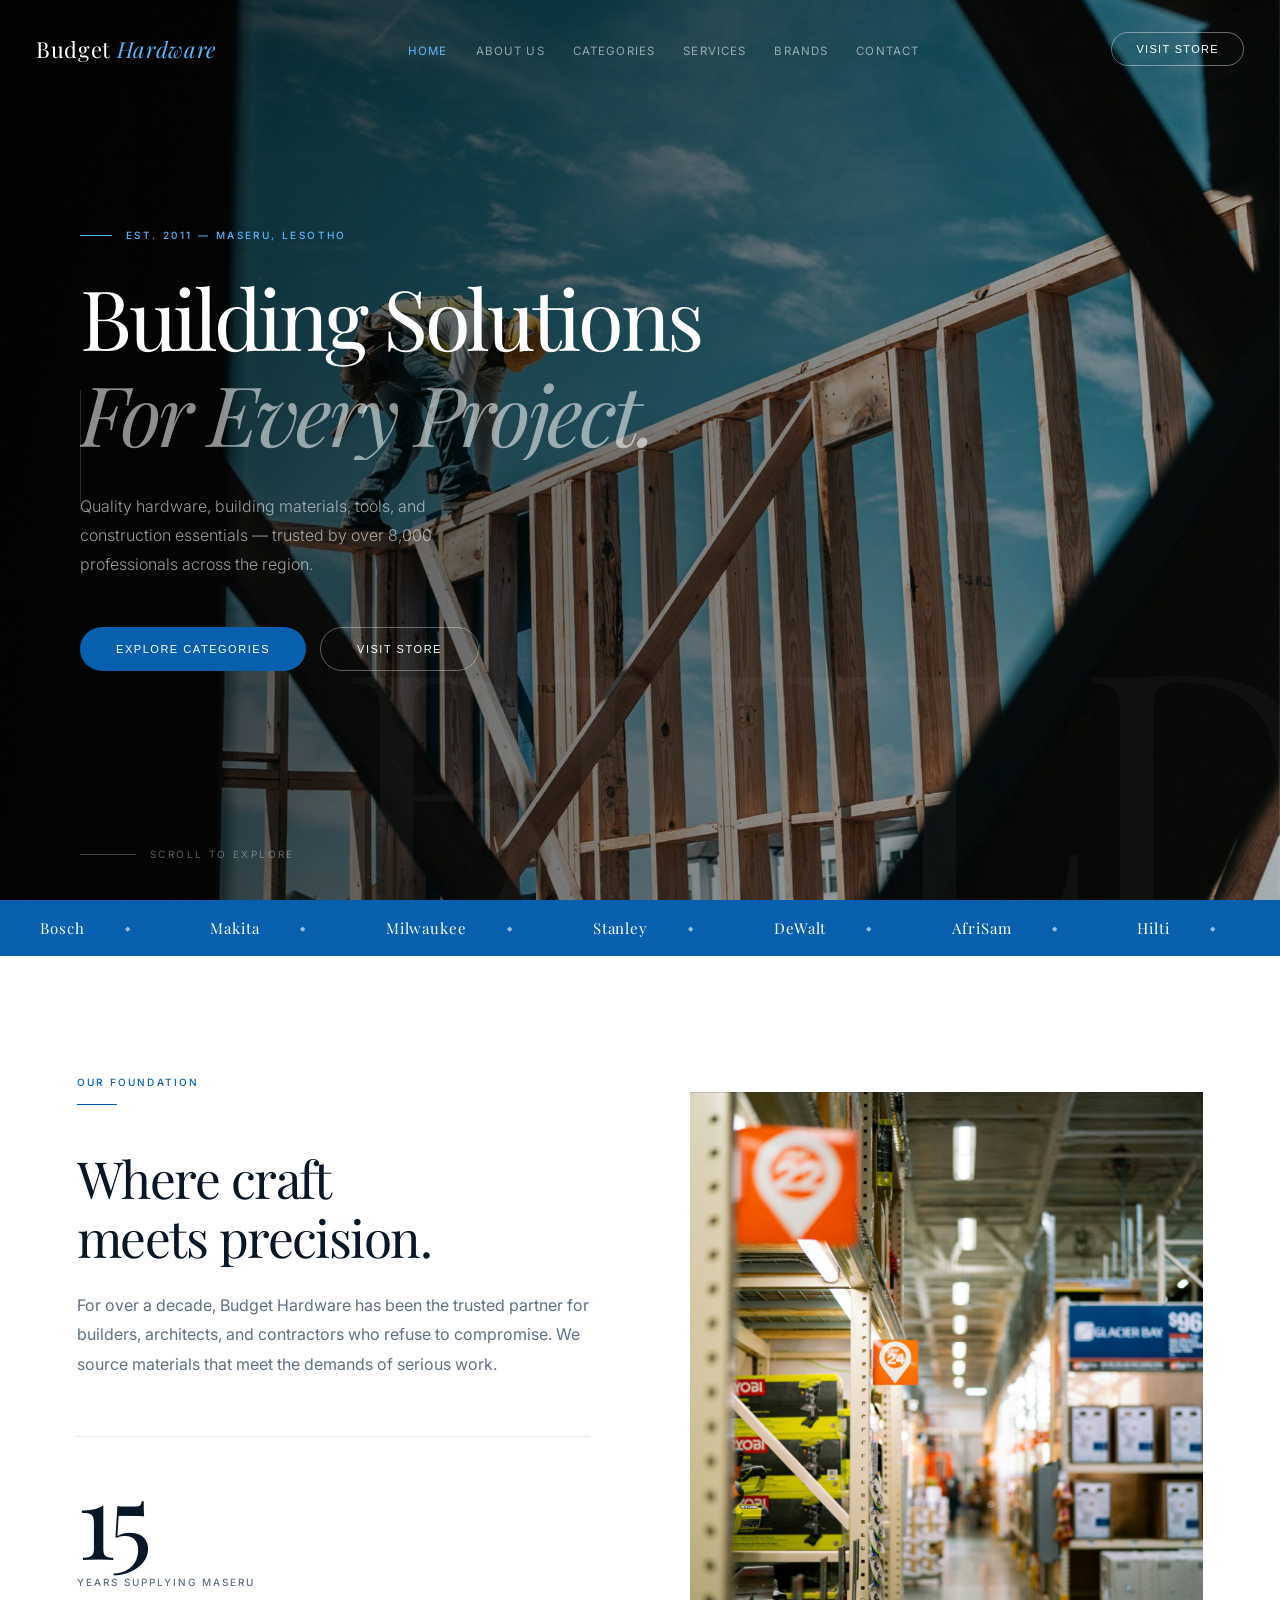
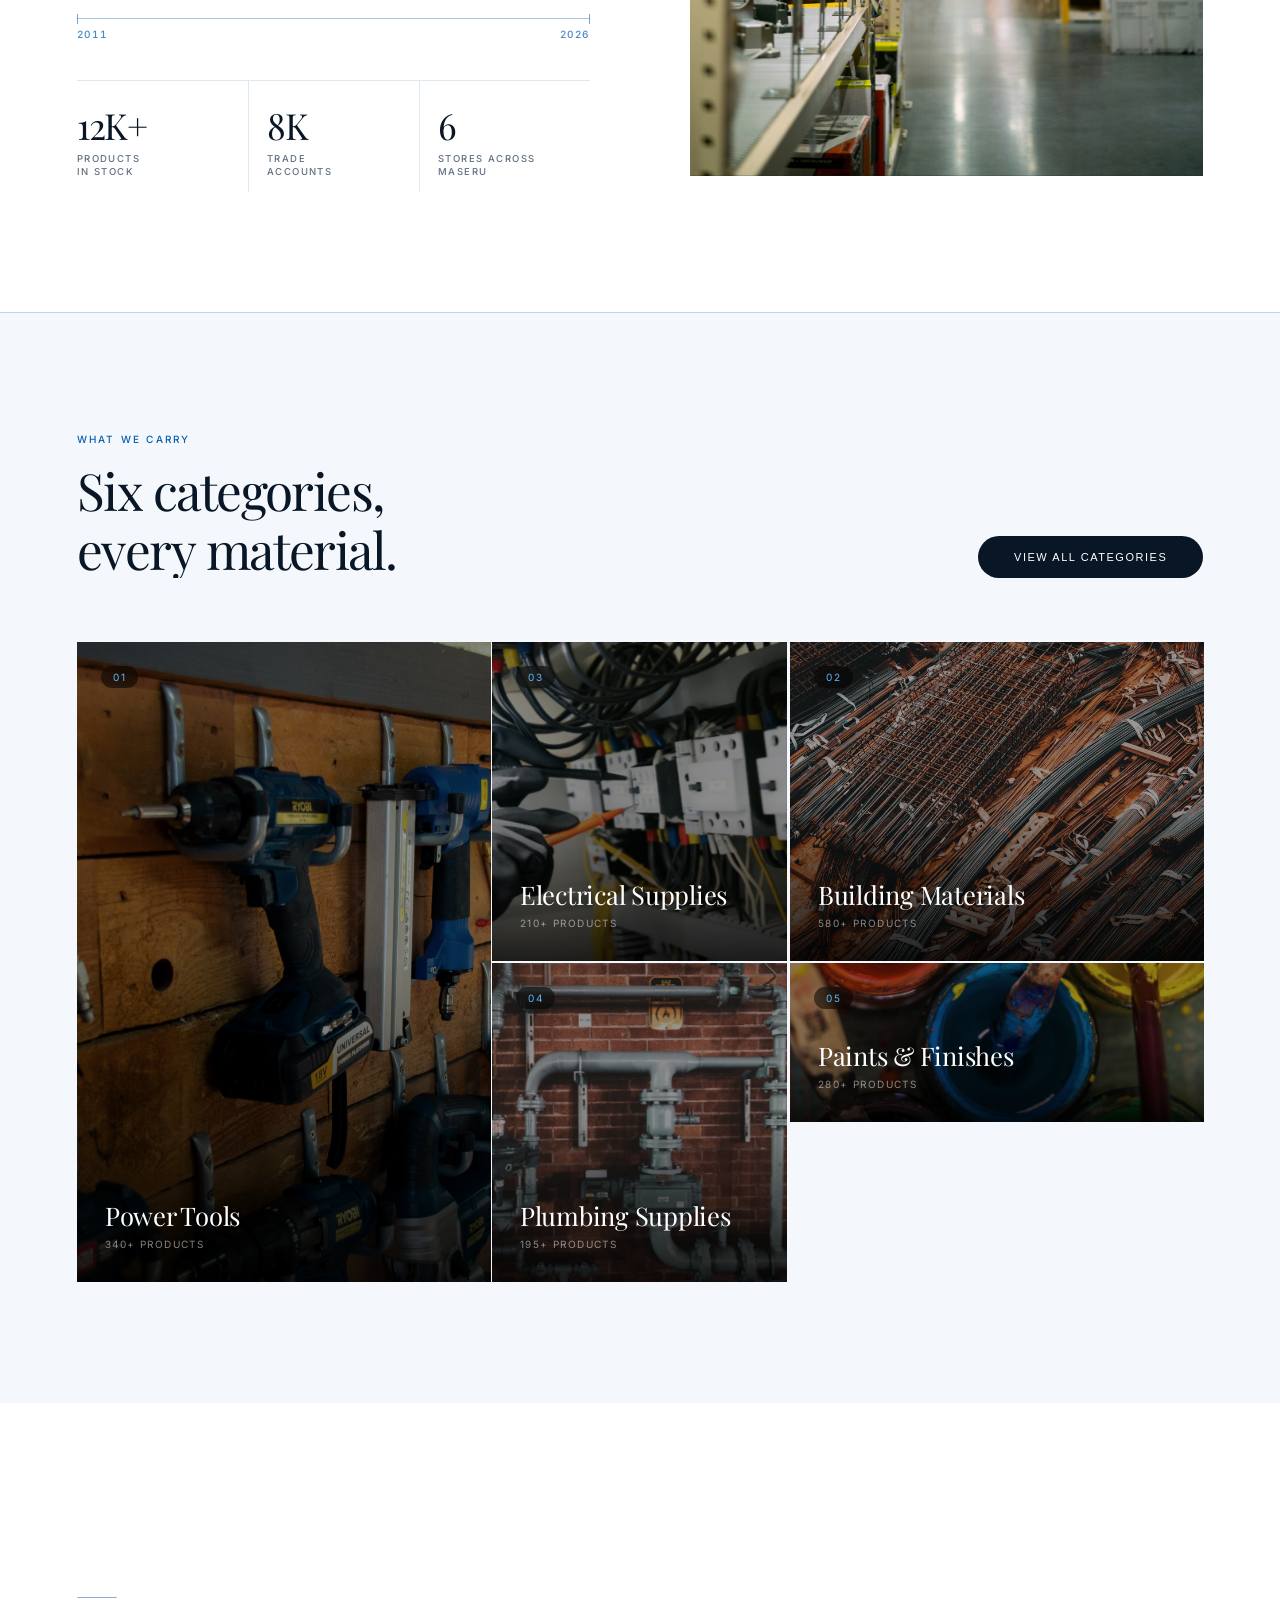
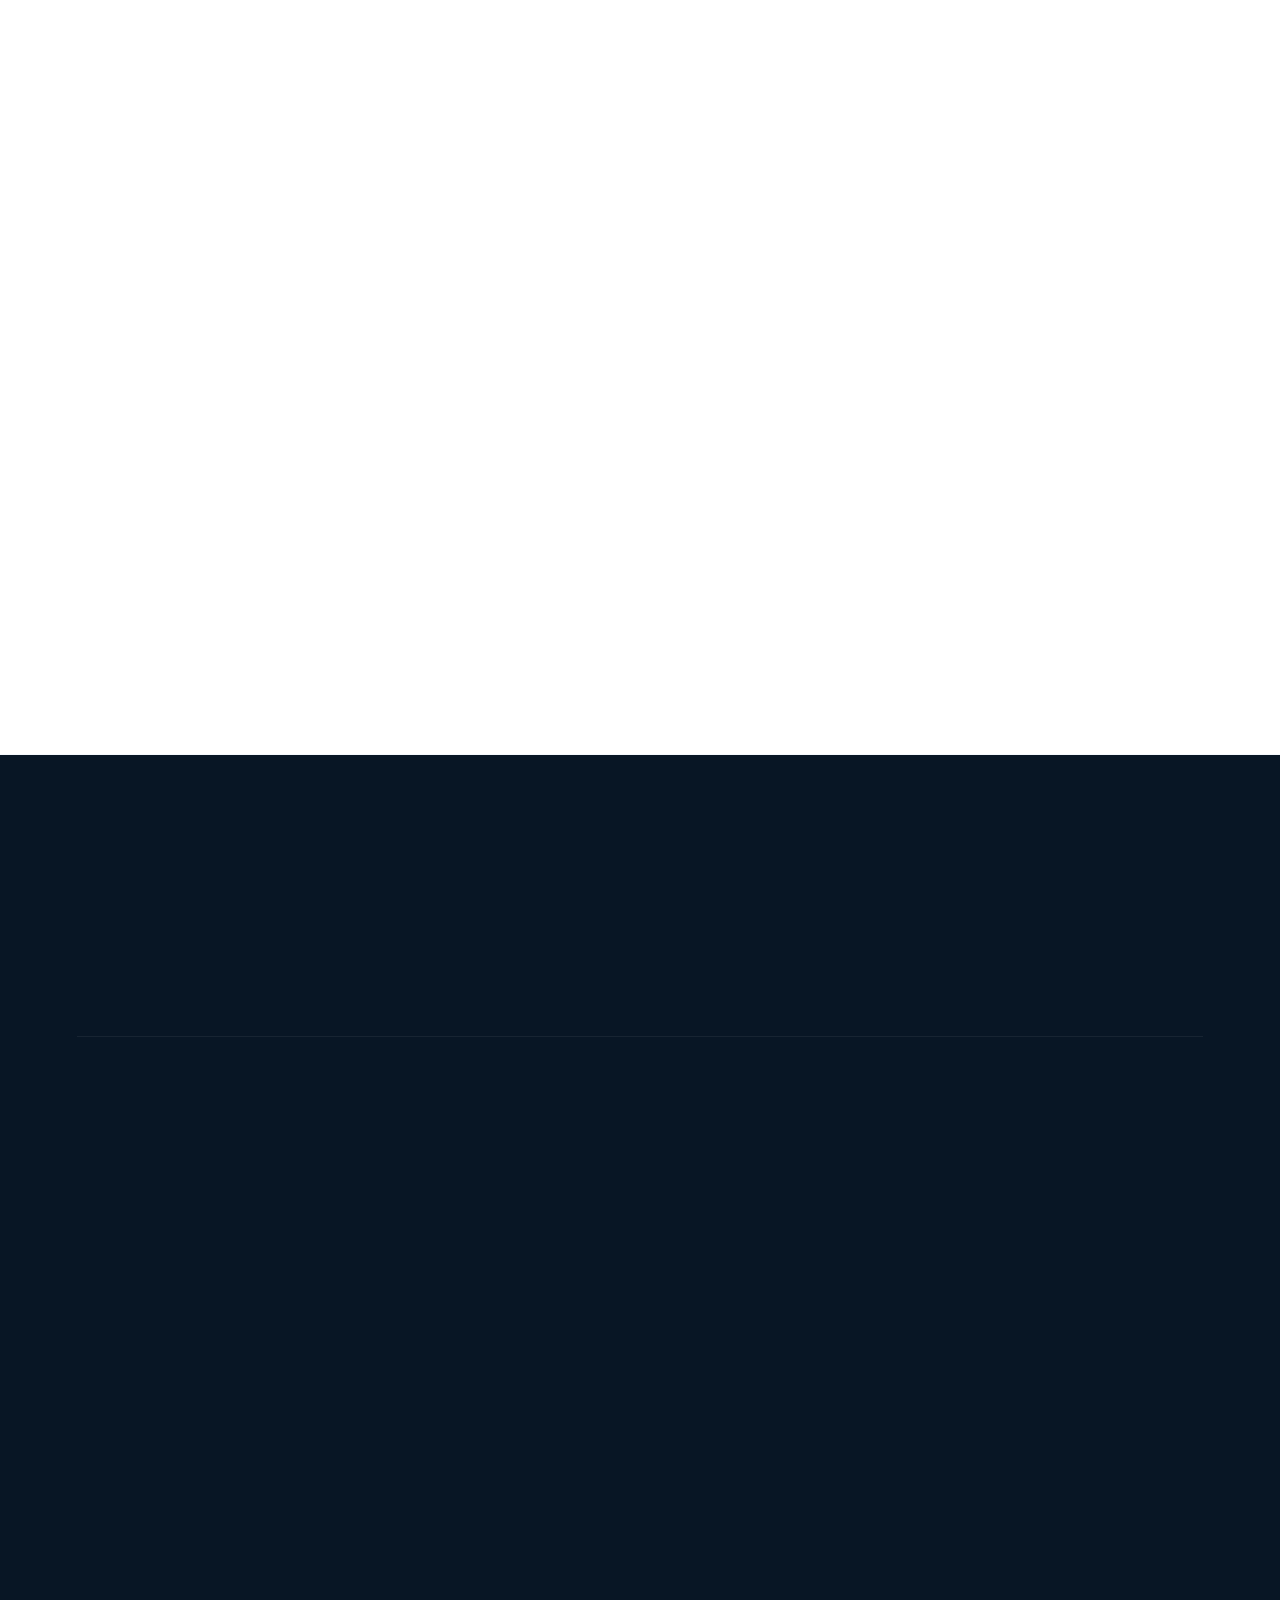
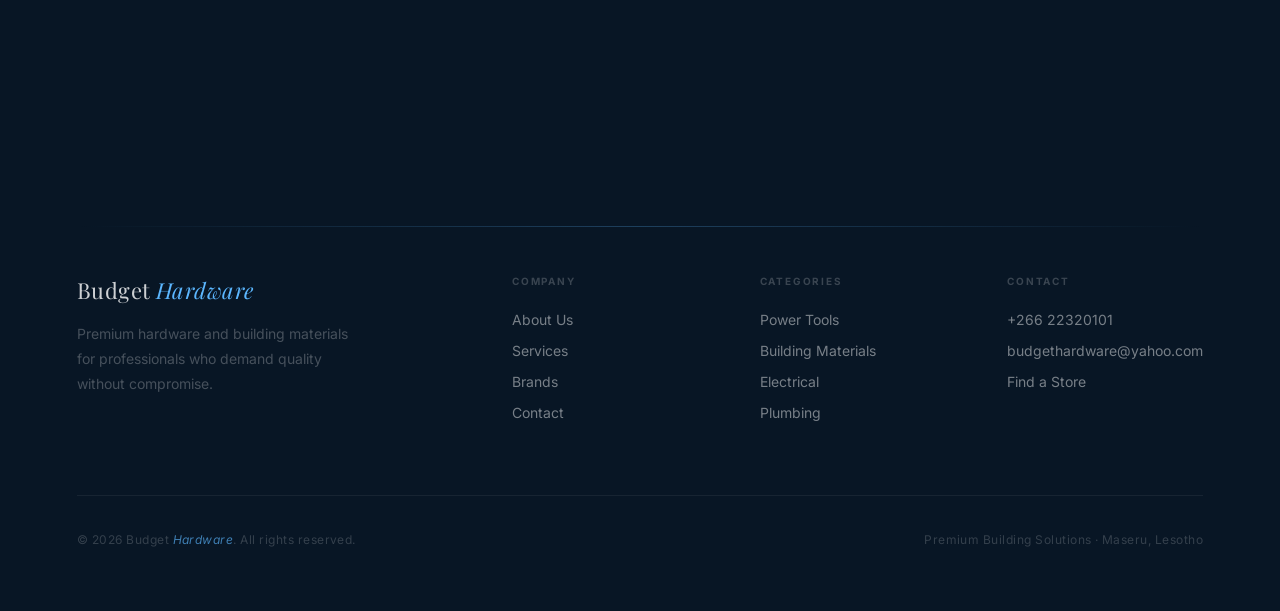
==== commit c243bea7: "Redesign nav + foundation, add motion system, fix keyboard access NAV DRAWER Rebuilt around a plumb " ====
--- a/Budget-Hardware-Website/index.html
+++ b/Budget-Hardware-Website/index.html
@@ -7,43 +7,53 @@
 <link rel="preconnect" href="https://fonts.googleapis.com"/>
 <link rel="preconnect" href="https://fonts.gstatic.com" crossorigin/>
 <link href="https://fonts.googleapis.com/css2?family=Inter:wght@300;400;500;600&family=Playfair+Display:ital,wght@0,400;0,500;1,400&display=swap" rel="stylesheet"/>
-<link rel="stylesheet" href="css/style.css?v=6"/>
+<link rel="stylesheet" href="css/style.css?v=20"/>
 </head>
 <body data-page="home">
 
+<a class="skip-link" href="#main">Skip to content</a>
+
 <nav id="nav" class="transparent">
   <div class="nav-inner">
-    <a class="nav-logo" onclick="goPage('home')">Budget <em>Hardware</em></a>
+    <a class="nav-logo" href="index.html">Budget <em>Hardware</em></a>
     <ul class="nav-links">
-      <li><a onclick="goPage('home')" data-page="home">Home</a></li>
-      <li><a onclick="goPage('about')" data-page="about">About Us</a></li>
-      <li><a onclick="goPage('categories')" data-page="categories">Categories</a></li>
-      <li><a onclick="goPage('services')" data-page="services">Services</a></li>
-      <li><a onclick="goPage('brands')" data-page="brands">Brands</a></li>
-      <li><a onclick="goPage('contact')" data-page="contact">Contact</a></li>
+      <li><a href="index.html" data-page="home">Home</a></li>
+      <li><a href="about.html" data-page="about">About Us</a></li>
+      <li><a href="categories.html" data-page="categories">Categories</a></li>
+      <li><a href="services.html" data-page="services">Services</a></li>
+      <li><a href="brands.html" data-page="brands">Brands</a></li>
+      <li><a href="contact.html" data-page="contact">Contact</a></li>
     </ul>
     <button class="nav-cta" onclick="goPage('contact')">Visit Store</button>
-    <button class="nav-menu-btn" id="navMenuBtn" aria-label="Open menu"><span></span><span></span><span></span></button>
+    <button class="nav-menu-btn" id="navMenuBtn" aria-label="Open menu" aria-expanded="false" aria-controls="navMobilePanel"><span></span><span></span></button>
   </div>
 </nav>
 
 <div class="nav-mobile-backdrop" id="navMobileBackdrop"></div>
-<div class="nav-mobile-panel" id="navMobilePanel">
-  <button class="nav-mobile-close" aria-label="Close menu">
-    <svg viewBox="0 0 24 24" stroke-width="1.5"><path d="M18 6L6 18M6 6l12 12"/></svg>
-  </button>
+<div class="nav-mobile-panel" id="navMobilePanel" aria-label="Site menu">
+  <p class="nav-mobile-eyebrow">Menu</p>
   <ul class="nav-mobile-links">
-    <li><a onclick="goPage('home')" data-page="home">Home</a></li>
-    <li><a onclick="goPage('about')" data-page="about">About Us</a></li>
-    <li><a onclick="goPage('categories')" data-page="categories">Categories</a></li>
-    <li><a onclick="goPage('services')" data-page="services">Services</a></li>
-    <li><a onclick="goPage('brands')" data-page="brands">Brands</a></li>
-    <li><a onclick="goPage('contact')" data-page="contact">Contact</a></li>
+    <li><a href="index.html" data-page="home" class="active">Home</a></li>
+    <li><a href="about.html" data-page="about">About Us</a></li>
+    <li><a href="categories.html" data-page="categories">Categories</a></li>
+    <li><a href="services.html" data-page="services">Services</a></li>
+    <li><a href="brands.html" data-page="brands">Brands</a></li>
+    <li><a href="contact.html" data-page="contact">Contact</a></li>
   </ul>
-  <button class="nav-mobile-cta" onclick="goPage('contact')">Visit Store</button>
+  <div class="nav-mobile-foot">
+    <div class="nav-mobile-foot-rule"></div>
+    <p class="nav-mobile-foot-label">Maseru Store</p>
+    <p class="nav-mobile-foot-addr">23 Motsoene Road,<br>Behind Industrial Area Post Office</p>
+    <a href="tel:+26622320101">+266 22320101</a>
+    <a href="mailto:budgethardware@yahoo.com">budgethardware@yahoo.com</a>
+    <button class="nav-mobile-cta" onclick="goPage('contact')">
+      Get directions
+      <svg viewBox="0 0 24 24" stroke-width="2" aria-hidden="true"><path d="M5 12h14M12 5l7 7-7 7"/></svg>
+    </button>
+  </div>
 </div>
 
-<div class="page active" id="page-home">
+<main class="page active" id="main" data-page-id="home">
 
   <!-- HERO -->
   <section style="padding:0;margin:0;" class="hero">
@@ -52,7 +62,7 @@
     <div class="hero-word">BUILD</div>
     <div class="hero-line"></div>
     <div class="hero-content">
-      <p class="hero-eyebrow">Est. 1992 — Maseru, Lesotho</p>
+      <p class="hero-eyebrow">Est. 2011 — Maseru, Lesotho</p>
       <h1 class="hero-h1">Building Solutions <br class="br-lg"><em>For Every Project.</em></h1>
       <p class="hero-sub">Quality hardware, building materials, tools, and construction essentials — trusted by over 8,000 professionals across the region.</p>
       <div class="hero-btns">
@@ -91,12 +101,19 @@
         <p class="section-eyebrow reveal">Our Foundation</p>
         <div class="divider reveal reveal-delay-1"></div>
         <h2 class="section-h2 reveal reveal-delay-1">Where craft <br class="br-lg">meets precision.</h2>
-        <p class="section-body reveal reveal-delay-2">For over three decades, Budget Hardware has been the trusted partner for builders, architects, and contractors who refuse to compromise. We source materials that meet the demands of serious work.</p>
-        <div class="intro-stat-grid reveal reveal-delay-3 depth-far">
-          <div class="stat-cell"><div class="stat-num">12K+</div><div class="stat-label">Products</div></div>
-          <div class="stat-cell"><div class="stat-num">32</div><div class="stat-label">Years</div></div>
-          <div class="stat-cell"><div class="stat-num">8K</div><div class="stat-label">Contractors</div></div>
-          <div class="stat-cell"><div class="stat-num">6</div><div class="stat-label">Locations</div></div>
+        <p class="section-body reveal reveal-delay-2">For over a decade, Budget Hardware has been the trusted partner for builders, architects, and contractors who refuse to compromise. We source materials that meet the demands of serious work.</p>
+        <div class="foundation reveal reveal-delay-3">
+          <div class="foundation-hero">
+            <div class="foundation-figure" data-count>15</div>
+            <p class="foundation-legend">Years supplying Maseru</p>
+            <div class="dimension" aria-hidden="true"></div>
+            <div class="dimension-ends"><span>2011</span><span>2026</span></div>
+          </div>
+          <ul class="foundation-marks">
+            <li><a href="categories.html"><span class="mark-num" data-count>12K+</span><span class="mark-label">Products<br>in stock</span></a></li>
+            <li><span class="mark-num" data-count>8K</span><span class="mark-label">Trade<br>accounts</span></li>
+            <li><a href="contact.html"><span class="mark-num" data-count>6</span><span class="mark-label">Stores across<br>Maseru</span></a></li>
+          </ul>
         </div>
       </div>
       <!-- img-curtain wraps the slideshow for the curtain reveal -->
@@ -122,56 +139,56 @@
 
     <div class="cats-magazine">
       <!-- Col 1: tall -->
-      <div class="cat-card reveal reveal-delay-1" onclick="goPage('categories')">
+      <a class="cat-card pop pop-l" href="categories.html" style="--pop:0">
         <img src="images/powertools.jpg" alt="Power Tools" loading="lazy"/>
         <div class="cat-card-overlay"></div>
         <span class="cat-label">01</span>
         <div class="cat-arrow"><svg viewBox="0 0 24 24" stroke-width="1.5"><path d="M5 12h14M12 5l7 7-7 7"/></svg></div>
         <div class="cat-info"><div class="cat-name">Power Tools</div><div class="cat-count">340+ products</div></div>
-      </div>
+      </a>
 
       <!-- Col 2: two stacked -->
       <div class="cats-col-stacked">
-        <div class="cat-card reveal reveal-delay-2" onclick="goPage('categories')">
+        <a class="cat-card pop pop-l" href="categories.html" style="--pop:2">
           <img src="images/electricalsupplies.jpg" alt="Electrical Supplies" loading="lazy"/>
           <div class="cat-card-overlay"></div>
           <span class="cat-label">03</span>
           <div class="cat-arrow"><svg viewBox="0 0 24 24" stroke-width="1.5"><path d="M5 12h14M12 5l7 7-7 7"/></svg></div>
           <div class="cat-info"><div class="cat-name">Electrical Supplies</div><div class="cat-count">210+ products</div></div>
-        </div>
-        <div class="cat-card reveal reveal-delay-3" onclick="goPage('categories')">
+        </a>
+        <a class="cat-card pop pop-r" href="categories.html" style="--pop:3">
           <img src="images/plumbing.jpg" alt="Plumbing" loading="lazy"/>
           <div class="cat-card-overlay"></div>
           <span class="cat-label">04</span>
           <div class="cat-arrow"><svg viewBox="0 0 24 24" stroke-width="1.5"><path d="M5 12h14M12 5l7 7-7 7"/></svg></div>
           <div class="cat-info"><div class="cat-name">Plumbing Supplies</div><div class="cat-count">195+ products</div></div>
-        </div>
+        </a>
       </div>
 
       <!-- Col 3: half + two mini -->
       <div class="cats-col-stacked">
-        <div class="cat-card reveal reveal-delay-2" onclick="goPage('categories')">
+        <a class="cat-card pop pop-r" href="categories.html" style="--pop:1">
           <img src="images/buildingmaterials.jpg" alt="Building Materials" loading="lazy"/>
           <div class="cat-card-overlay"></div>
           <span class="cat-label">02</span>
           <div class="cat-arrow"><svg viewBox="0 0 24 24" stroke-width="1.5"><path d="M5 12h14M12 5l7 7-7 7"/></svg></div>
           <div class="cat-info"><div class="cat-name">Building Materials</div><div class="cat-count">580+ products</div></div>
-        </div>
+        </a>
         <div class="cats-col-stacked">
-          <div class="cat-card reveal reveal-delay-3" onclick="goPage('categories')">
-            <img src="images/paint&finishes.jpg" alt="Paints" loading="lazy"/>
+          <a class="cat-card pop pop-l" href="categories.html" style="--pop:4">
+            <img src="images/paint-finishes.jpg" alt="Paints" loading="lazy"/>
             <div class="cat-card-overlay"></div>
             <span class="cat-label">05</span>
             <div class="cat-arrow"><svg viewBox="0 0 24 24" stroke-width="1.5"><path d="M5 12h14M12 5l7 7-7 7"/></svg></div>
             <div class="cat-info"><div class="cat-name">Paints & Finishes</div><div class="cat-count">280+ products</div></div>
-          </div>
-          <div class="cat-card reveal reveal-delay-4" onclick="goPage('categories')">
+          </a>
+          <a class="cat-card pop pop-r" href="categories.html" style="--pop:5">
             <img src="images/safety.jpg" alt="Safety Equipment" loading="lazy"/>
             <div class="cat-card-overlay"></div>
             <span class="cat-label">06</span>
             <div class="cat-arrow"><svg viewBox="0 0 24 24" stroke-width="1.5"><path d="M5 12h14M12 5l7 7-7 7"/></svg></div>
             <div class="cat-info"><div class="cat-name">Safety Equipment</div><div class="cat-count">150+ products</div></div>
-          </div>
+          </a>
         </div>
       </div>
     </div>
@@ -187,11 +204,11 @@
         <div class="divider reveal reveal-delay-1"></div>
         <h2 class="section-h2 reveal reveal-delay-1">Built for the professionals who build everything else.</h2>
         <p class="section-body reveal reveal-delay-2">From residential renovations to commercial construction, Budget Hardware supports every scale of project with sourcing depth, expert consultation, and reliable delivery.</p>
-        <div class="feature-list">
-          <div class="feature-item reveal reveal-delay-2"><span class="feature-dot"></span><span class="feature-text">Expert product sourcing — if we don't have it, we'll find it within 48 hours</span></div>
-          <div class="feature-item reveal reveal-delay-3"><span class="feature-dot"></span><span class="feature-text">Same-day bulk order fulfilment for verified contractor accounts</span></div>
-          <div class="feature-item reveal reveal-delay-3"><span class="feature-dot"></span><span class="feature-text">Dedicated project consultation and material quantity planning</span></div>
-          <div class="feature-item reveal reveal-delay-4"><span class="feature-dot"></span><span class="feature-text">GPS-tracked fleet delivery across the region — on your schedule</span></div>
+        <div class="feature-list stagger">
+          <div class="feature-item reveal"><span class="feature-dot"></span><span class="feature-text">Expert product sourcing — if we don't have it, we'll find it within 48 hours</span></div>
+          <div class="feature-item reveal"><span class="feature-dot"></span><span class="feature-text">Same-day bulk order fulfilment for verified contractor accounts</span></div>
+          <div class="feature-item reveal"><span class="feature-dot"></span><span class="feature-text">Dedicated project consultation and material quantity planning</span></div>
+          <div class="feature-item reveal"><span class="feature-dot"></span><span class="feature-text">GPS-tracked fleet delivery across the region — on your schedule</span></div>
         </div>
       </div>
       <!-- img-curtain + depth-far on feature image -->
@@ -209,12 +226,12 @@
       <p class="section-eyebrow reveal">Trusted Partners</p>
       <h2 class="section-h2 reveal reveal-delay-1">The industry's best, <br class="br-lg">all in one place.</h2>
       <div class="brands-row">
-        <div class="brand-logo reveal reveal-delay-1" onclick="goPage('brands')">Bosch</div>
-        <div class="brand-logo reveal reveal-delay-2" onclick="goPage('brands')">Makita</div>
-        <div class="brand-logo reveal reveal-delay-2" onclick="goPage('brands')">Milwaukee</div>
-        <div class="brand-logo reveal reveal-delay-3" onclick="goPage('brands')">Stanley</div>
-        <div class="brand-logo reveal reveal-delay-3" onclick="goPage('brands')">DeWalt</div>
-        <div class="brand-logo reveal reveal-delay-4" onclick="goPage('brands')">AfriSam</div>
+        <a class="brand-logo reveal reveal-delay-1" href="brands.html">Bosch</a>
+        <a class="brand-logo reveal reveal-delay-2" href="brands.html">Makita</a>
+        <a class="brand-logo reveal reveal-delay-2" href="brands.html">Milwaukee</a>
+        <a class="brand-logo reveal reveal-delay-3" href="brands.html">Stanley</a>
+        <a class="brand-logo reveal reveal-delay-3" href="brands.html">DeWalt</a>
+        <a class="brand-logo reveal reveal-delay-4" href="brands.html">AfriSam</a>
       </div>
     </div>
   </section>
@@ -235,9 +252,9 @@
           <div class="footer-brand">Budget <em>Hardware</em></div>
           <p class="footer-tagline">Premium hardware and building materials for professionals who demand quality without compromise.</p>
         </div>
-        <div class="footer-col"><h4>Company</h4><a onclick="goPage('about')">About Us</a><a onclick="goPage('services')">Services</a><a onclick="goPage('brands')">Brands</a><a onclick="goPage('contact')">Contact</a></div>
-        <div class="footer-col"><h4>Categories</h4><a onclick="goPage('categories')">Power Tools</a><a onclick="goPage('categories')">Building Materials</a><a onclick="goPage('categories')">Electrical</a><a onclick="goPage('categories')">Plumbing</a></div>
-        <div class="footer-col"><h4>Contact</h4><a href="tel:+26622320101">+266 22320101</a><a href="mailto:budgethardware@yahoo.com">budgethardware@yahoo.com</a><a onclick="goPage('contact')">Find a Store</a></div>
+        <div class="footer-col"><h4>Company</h4><a href="about.html">About Us</a><a href="services.html">Services</a><a href="brands.html">Brands</a><a href="contact.html">Contact</a></div>
+        <div class="footer-col"><h4>Categories</h4><a href="categories.html">Power Tools</a><a href="categories.html">Building Materials</a><a href="categories.html">Electrical</a><a href="categories.html">Plumbing</a></div>
+        <div class="footer-col"><h4>Contact</h4><a href="tel:+26622320101">+266 22320101</a><a href="mailto:budgethardware@yahoo.com">budgethardware@yahoo.com</a><a href="contact.html">Find a Store</a></div>
       </div>
       <div class="footer-bottom">
         <span class="footer-copy">© 2026 Budget <em>Hardware</em>. All rights reserved.</span>
@@ -245,8 +262,8 @@
       </div>
     </div>
   </footer>
-</div>
-
-<script src="js/main.js?v=6"></script>
+</main>
+
+<script src="js/main.js?v=20"></script>
 </body>
 </html>
--- a/Budget-Hardware-Website/css/style.css
+++ b/Budget-Hardware-Website/css/style.css
@@ -83,30 +83,113 @@
    SCROLL REVEAL BASE SYSTEM
    ══════════════════════════════════════════════ */
 .reveal {
-  opacity: 0; transform: translateY(44px);
-  transition: opacity 0.85s cubic-bezier(0.16,1,0.3,1), transform 0.85s cubic-bezier(0.16,1,0.3,1);
-}
-.reveal.visible { opacity: 1; transform: translateY(0); }
+  opacity: 0; transform: translateY(46px) scale(0.985);
+  transition: opacity 0.85s cubic-bezier(0.16,1,0.3,1), transform 0.9s cubic-bezier(0.16,1,0.3,1);
+  transition-delay: var(--d, 0ms);
+}
+.reveal.visible { opacity: 1; transform: translateY(0) scale(1); }
 .reveal-delay-1 { transition-delay: 0.1s; }
 .reveal-delay-2 { transition-delay: 0.2s; }
 .reveal-delay-3 { transition-delay: 0.32s; }
 .reveal-delay-4 { transition-delay: 0.44s; }
 .reveal-delay-5 { transition-delay: 0.56s; }
 .reveal-left {
-  opacity: 0; transform: translateX(-48px);
-  transition: opacity 0.9s cubic-bezier(0.16,1,0.3,1), transform 0.9s cubic-bezier(0.16,1,0.3,1);
+  opacity: 0; transform: translateX(-56px);
+  transition: opacity 0.9s cubic-bezier(0.16,1,0.3,1), transform 0.95s cubic-bezier(0.16,1,0.3,1);
+  transition-delay: var(--d, 0ms);
 }
 .reveal-left.visible { opacity: 1; transform: translateX(0); }
 .reveal-right {
-  opacity: 0; transform: translateX(48px);
-  transition: opacity 0.9s cubic-bezier(0.16,1,0.3,1), transform 0.9s cubic-bezier(0.16,1,0.3,1);
+  opacity: 0; transform: translateX(56px);
+  transition: opacity 0.9s cubic-bezier(0.16,1,0.3,1), transform 0.95s cubic-bezier(0.16,1,0.3,1);
+  transition-delay: var(--d, 0ms);
 }
 .reveal-right.visible { opacity: 1; transform: translateX(0); }
 .reveal-scale {
-  opacity: 0; transform: scale(0.93);
-  transition: opacity 0.8s cubic-bezier(0.16,1,0.3,1), transform 0.8s cubic-bezier(0.16,1,0.3,1);
+  opacity: 0; transform: scale(0.9);
+  transition: opacity 0.8s cubic-bezier(0.16,1,0.3,1), transform 0.85s cubic-bezier(0.16,1,0.3,1);
+  transition-delay: var(--d, 0ms);
 }
 .reveal-scale.visible { opacity: 1; transform: scale(1); }
+
+/* ══════════════════════════════════════════════
+   STAGGER
+   The site already revealed almost everything — but each group fired at
+   once, so five service rows or twelve brand cells arrived as a single
+   slab. Rhythm is what was missing, not motion. A container marked
+   .stagger hands its children an incremental --d, which the reveal
+   transitions below consume. One mechanism, used by every repeating group.
+   A .reveal-delay-* class still wins where a delay was set by hand.
+   ══════════════════════════════════════════════ */
+.stagger > *:nth-child(1)  { --d: 0ms; }
+.stagger > *:nth-child(2)  { --d: 70ms; }
+.stagger > *:nth-child(3)  { --d: 140ms; }
+.stagger > *:nth-child(4)  { --d: 210ms; }
+.stagger > *:nth-child(5)  { --d: 280ms; }
+.stagger > *:nth-child(6)  { --d: 350ms; }
+.stagger > *:nth-child(7)  { --d: 420ms; }
+.stagger > *:nth-child(8)  { --d: 490ms; }
+.stagger > *:nth-child(9)  { --d: 560ms; }
+.stagger > *:nth-child(10) { --d: 630ms; }
+.stagger > *:nth-child(11) { --d: 700ms; }
+.stagger > *:nth-child(12) { --d: 770ms; }
+/* Wider groups read better a little quicker — twelve cells at 70ms is a
+   two-second wait for the last one. */
+.stagger-tight > *:nth-child(n) { --d: 0ms; }
+.stagger-tight > *:nth-child(2)  { --d: 42ms; }
+.stagger-tight > *:nth-child(3)  { --d: 84ms; }
+.stagger-tight > *:nth-child(4)  { --d: 126ms; }
+.stagger-tight > *:nth-child(5)  { --d: 168ms; }
+.stagger-tight > *:nth-child(6)  { --d: 210ms; }
+.stagger-tight > *:nth-child(7)  { --d: 252ms; }
+.stagger-tight > *:nth-child(8)  { --d: 294ms; }
+.stagger-tight > *:nth-child(9)  { --d: 336ms; }
+.stagger-tight > *:nth-child(10) { --d: 378ms; }
+.stagger-tight > *:nth-child(11) { --d: 420ms; }
+.stagger-tight > *:nth-child(12) { --d: 462ms; }
+
+/* ══════════════════════════════════════════════
+   ALTERNATING POP — the magazine grid
+   Cards enter one at a time, alternating side: 01 from the left, 02 from
+   the right, and so on down the numbered order. The sequence follows the
+   card LABELS, not the DOM — the grid nests columns inside columns, so
+   nth-child could never express the order the eye actually reads.
+   Hence an explicit --pop index per card.
+   ══════════════════════════════════════════════ */
+/* Scoped to .cat-card.pop on purpose. `.cat-card` declares
+   `transition: box-shadow 0.5s` further down this sheet at the SAME
+   specificity (0,1,0), so on source order it would win and its shorthand
+   would reset the whole property — the cards would snap into place with no
+   animation at all. One extra class outranks it; box-shadow is folded back
+   in so the hover lift still animates. */
+.cat-card.pop {
+  opacity: 0;
+  transform: translateX(var(--from, -80px)) scale(0.92);
+  transition: opacity 0.8s cubic-bezier(0.16,1,0.3,1),
+              transform 0.95s cubic-bezier(0.16,1,0.3,1),
+              box-shadow 0.5s cubic-bezier(0.16,1,0.3,1);
+  transition-delay: calc(var(--pop, 0) * 115ms), calc(var(--pop, 0) * 115ms), 0s;
+  will-change: transform, opacity;
+}
+.pop-l { --from: -84px; }
+.pop-r { --from:  84px; }
+.cat-card.pop.visible { opacity: 1; transform: translateX(0) scale(1); }
+
+/* Second beat: once a card has landed, its own title rises into it. The
+   card arriving and the card naming itself are two separate events, and
+   separating them is most of why this reads as deliberate rather than
+   as six things sliding about.
+   Only .cat-name / .cat-count take part — .cat-info and .cat-label carry
+   the 3D translateZ used on pointer devices, and overwriting their
+   transform here would flatten the card on desktop. */
+.pop .cat-name, .pop .cat-count {
+  opacity: 0; transform: translateY(15px);
+  transition: opacity 0.55s ease, transform 0.7s cubic-bezier(0.16,1,0.3,1);
+  transition-delay: calc(var(--pop, 0) * 115ms + 400ms);
+}
+.pop .cat-count { transition-delay: calc(var(--pop, 0) * 115ms + 470ms); }
+.pop.visible .cat-name,
+.pop.visible .cat-count { opacity: 1; transform: translateY(0); }
 
 /* ══════════════════════════════════════════════
    SPLIT-TEXT HEADING REVEAL
@@ -154,7 +237,7 @@
    NAV
    ══════════════════════════════════════════════ */
 #nav {
-  position: fixed; top: 0; left: 0; right: 0; z-index: 100;
+  position: fixed; top: 0; left: 0; right: 0; z-index: 120;
   transition: all 0.5s cubic-bezier(0.16,1,0.3,1);
   padding: 0 48px;
 }
@@ -198,21 +281,63 @@
 }
 .nav-cta:hover { background: var(--ink); color: #fff; }
 
-/* ── MOBILE MENU BTN ── */
+/* ── MOBILE MENU BUTTON ──────────────────────────
+   Two rules of unequal length, not three equal bars. Two is what makes the
+   open state a geometrically exact X — three forces a bar to vanish and the
+   cross to fake its centre. The short rule extending to meet the long one on
+   press is the whole micro-interaction; nothing else moves.
+   The button stays anchored and becomes the close control, so the drawer
+   carries no second dismiss affordance. */
 .nav-menu-btn {
-  display: none; flex-direction: column; justify-content: center; gap: 5px;
-  width: 32px; height: 32px; background: transparent; border: none; cursor: pointer; padding: 0; z-index: 110;
-}
-.nav-menu-btn span { display: block; width: 100%; height: 1.5px; background: var(--ink); transition: all 0.3s cubic-bezier(0.16,1,0.3,1); transform-origin: center; }
-.nav-menu-btn.open span:nth-child(1) { transform: translateY(6.5px) rotate(45deg); }
-.nav-menu-btn.open span:nth-child(2) { opacity: 0; transform: scaleX(0); }
-.nav-menu-btn.open span:nth-child(3) { transform: translateY(-6.5px) rotate(-45deg); }
-#nav.transparent .nav-menu-btn span { background: #fff; }
-#nav.transparent .nav-menu-btn.open span { background: #fff; }
-
+  display: none;
+  position: relative;
+  width: 44px; height: 44px;      /* full touch target, larger than the mark */
+  margin-right: -11px;            /* optical alignment: mark to the gutter */
+  background: transparent; border: none; padding: 0; cursor: pointer;
+  border-radius: 50%;
+  -webkit-tap-highlight-color: transparent;
+}
+.nav-menu-btn span {
+  position: absolute; left: 50%; top: 50%;
+  height: 1.5px; border-radius: 2px;
+  background: var(--ink);
+  transition: width 0.45s cubic-bezier(0.16,1,0.3,1),
+              transform 0.5s cubic-bezier(0.16,1,0.3,1),
+              background-color 0.3s;
+}
+.nav-menu-btn span:nth-child(1) { width: 22px; transform: translate(-50%,-50%) translateY(-4px); }
+.nav-menu-btn span:nth-child(2) { width: 14px; transform: translate(-50%,-50%) translateY(4px); }
+.nav-menu-btn:hover span:nth-child(2),
+.nav-menu-btn:focus-visible span:nth-child(2) { width: 22px; }
+.nav-menu-btn.open span { width: 21px; }
+.nav-menu-btn.open span:nth-child(1) { transform: translate(-50%,-50%) rotate(45deg); }
+.nav-menu-btn.open span:nth-child(2) { transform: translate(-50%,-50%) rotate(-45deg); }
+.nav-menu-btn:focus-visible { outline: 2px solid var(--blue-light); outline-offset: 3px; }
+
+#nav.transparent .nav-menu-btn span,
+#nav.menu-open   .nav-menu-btn span { background: #fff; }
+
+/* While the drawer is open the bar keeps only its logo and mark: the scrolled
+   pill would otherwise float as a white slab on top of the dark panel. */
+#nav.menu-open .nav-inner {
+  background: transparent; border-color: transparent; box-shadow: none;
+  backdrop-filter: none; -webkit-backdrop-filter: none;
+}
+#nav.menu-open .nav-logo { color: #fff; }
+#nav.menu-open .nav-logo em { color: var(--blue-light); }
+
+/* ── DRAWER ──────────────────────────────────────
+   Signature: a plumb line. A hairline drops down the left of the list as the
+   drawer opens, and a diamond marks where you currently stand on it. The
+   plumb line is the one reference a builder trusts for true vertical, and the
+   diamond is already this site's own mark — it sets every beat of the
+   marquee. So the structure is drawn from the trade rather than applied to
+   it, and it replaces the row of hairline underlines that used to separate
+   the links: the line carries the structure now, so the rules came out. */
 .nav-mobile-panel {
-  position: fixed; top: 0; right: 0; height: 100vh; width: 100%; max-width: 380px;
-  background: var(--ink); z-index: 105;
+  position: fixed; top: 0; right: 0; height: 100vh; width: 100%; max-width: 396px;
+  background: linear-gradient(158deg, #10273E 0%, #081625 52%, #04101B 100%);
+  z-index: 105;
   transform: translateX(100%);
   /* Closed, the drawer is taken OUT of the render tree — not merely shoved
      off-canvas. Parking it at translateX(100%) and trusting
@@ -223,45 +348,151 @@
      so there is nothing left out there to reach or tab into. */
   visibility: hidden;
   pointer-events: none;
-  transition: transform 0.45s cubic-bezier(0.16,1,0.3,1),
-              visibility 0s linear 0.45s;
-  display: flex; flex-direction: column; padding: 100px 44px 44px;
+  /* Exit runs at ~65% of entry so dismissing feels answered, not narrated. */
+  transition: transform 0.34s cubic-bezier(0.7,0,0.84,0),
+              visibility 0s linear 0.34s;
+  display: flex; flex-direction: column;
+  padding: 104px 34px 36px;
+  overflow-y: auto; overscroll-behavior: contain;
 }
 @supports (height: 100dvh) { .nav-mobile-panel { height: 100dvh; } }
 .nav-mobile-panel.open {
   transform: translateX(0);
   visibility: visible;
   pointer-events: auto;
-  transition: transform 0.45s cubic-bezier(0.16,1,0.3,1), visibility 0s;
-}
-.nav-mobile-close {
-  position: absolute; top: 28px; right: 28px;
-  width: 40px; height: 40px;
-  background: rgba(255,255,255,0.06);
-  border: 1px solid rgba(255,255,255,0.12);
-  border-radius: 50%;
-  display: flex; align-items: center; justify-content: center;
-  cursor: pointer; transition: background 0.2s, border-color 0.2s;
-}
-.nav-mobile-close:hover { background: rgba(255,255,255,0.14); border-color: rgba(var(--blue-light-rgb),0.45); }
-.nav-mobile-close svg { width: 16px; height: 16px; stroke: rgba(255,255,255,0.65); fill: none; }
-.nav-mobile-links { display: flex; flex-direction: column; gap: 0; list-style: none; }
+  transition: transform 0.58s cubic-bezier(0.16,1,0.3,1), visibility 0s;
+}
+/* A single hairline of brand blue down the trailing edge — the drawer reads
+   as a measured edge rather than a slab that ends. */
+.nav-mobile-panel::after {
+  content: ''; position: absolute; top: 0; bottom: 0; left: 0; width: 1px;
+  background: linear-gradient(to bottom,
+    transparent, rgba(var(--blue-light-rgb),0.42) 22%,
+    rgba(var(--blue-light-rgb),0.42) 78%, transparent);
+}
+
+.nav-mobile-eyebrow {
+  font-size: 10px; font-weight: 500; letter-spacing: 0.24em; text-transform: uppercase;
+  color: rgba(var(--blue-light-rgb),0.72);
+  margin-bottom: 26px;
+  opacity: 0; transform: translateY(8px);
+  transition: opacity 0.5s ease 0.14s, transform 0.5s cubic-bezier(0.16,1,0.3,1) 0.14s;
+}
+.nav-mobile-panel.open .nav-mobile-eyebrow { opacity: 1; transform: translateY(0); }
+
+/* The list is inset past the plumb line, which is drawn on the <ul>. */
+.nav-mobile-links {
+  position: relative; list-style: none;
+  display: flex; flex-direction: column;
+  padding-left: 26px;
+}
+.nav-mobile-links::before {
+  content: ''; position: absolute; left: 0; top: 4px; bottom: 4px; width: 1px;
+  background: linear-gradient(to bottom,
+    rgba(255,255,255,0.22), rgba(255,255,255,0.09));
+  transform: scaleY(0); transform-origin: top center;
+  transition: transform 0.72s cubic-bezier(0.16,1,0.3,1) 0.1s;
+}
+.nav-mobile-panel.open .nav-mobile-links::before { transform: scaleY(1); }
+
+.nav-mobile-links li { position: relative; }
 .nav-mobile-links a {
-  font-family: var(--serif); font-size: 30px; font-weight: 400; color: rgba(255,255,255,0.7);
-  text-decoration: none; padding: 16px 0; border-bottom: 1px solid rgba(255,255,255,0.08);
-  cursor: pointer; transition: color 0.3s, padding-left 0.3s;
-}
-.nav-mobile-links a:hover, .nav-mobile-links a.active { color: var(--blue-light); padding-left: 8px; }
+  display: block;
+  font-family: var(--serif);
+  font-size: clamp(29px, 8.4vw, 38px);
+  font-weight: 400; letter-spacing: -0.022em; line-height: 1.04;
+  color: rgba(255,255,255,0.52);
+  text-decoration: none; cursor: pointer;
+  padding: 13px 0;                       /* ≥44px touch target at this size */
+  opacity: 0; transform: translateY(16px);
+  transition: opacity 0.55s ease,
+              transform 0.6s cubic-bezier(0.16,1,0.3,1),
+              color 0.3s;
+}
+.nav-mobile-panel.open .nav-mobile-links a { opacity: 1; transform: translateY(0); }
+/* 44ms apart — inside the 30–50ms band where a stagger reads as one gesture
+   rather than six separate arrivals. */
+.nav-mobile-panel.open .nav-mobile-links li:nth-child(1) a { transition-delay: 0.22s, 0.22s, 0s; }
+.nav-mobile-panel.open .nav-mobile-links li:nth-child(2) a { transition-delay: 0.264s, 0.264s, 0s; }
+.nav-mobile-panel.open .nav-mobile-links li:nth-child(3) a { transition-delay: 0.308s, 0.308s, 0s; }
+.nav-mobile-panel.open .nav-mobile-links li:nth-child(4) a { transition-delay: 0.352s, 0.352s, 0s; }
+.nav-mobile-panel.open .nav-mobile-links li:nth-child(5) a { transition-delay: 0.396s, 0.396s, 0s; }
+.nav-mobile-panel.open .nav-mobile-links li:nth-child(6) a { transition-delay: 0.44s,  0.44s,  0s; }
+
+.nav-mobile-links a:hover,
+.nav-mobile-links a:focus-visible { color: rgba(255,255,255,0.86); }
+.nav-mobile-links a:focus-visible { outline: 2px solid var(--blue-light); outline-offset: 4px; border-radius: 2px; }
+.nav-mobile-links a:active { color: #fff; }
+
+/* The bob: where you currently stand on the line. */
+.nav-mobile-links a.active { color: #fff; }
+.nav-mobile-links a.active::before {
+  content: ''; position: absolute; left: -30px; top: 50%;
+  width: 7px; height: 7px; margin-top: -3.5px;
+  background: var(--blue-light);
+  transform: rotate(45deg) scale(0);
+  box-shadow: 0 0 14px rgba(var(--blue-light-rgb),0.85);
+  transition: transform 0.6s cubic-bezier(0.34,1.56,0.64,1) 0.5s;
+}
+.nav-mobile-panel.open .nav-mobile-links a.active::before { transform: rotate(45deg) scale(1); }
+
+/* Pressing a link runs a tick out from the plumb line towards it. */
+.nav-mobile-links a:not(.active)::before {
+  content: ''; position: absolute; left: -26px; top: 50%;
+  width: 16px; height: 1px; margin-top: -0.5px;
+  background: var(--blue-light);
+  transform: scaleX(0); transform-origin: left center;
+  transition: transform 0.4s cubic-bezier(0.16,1,0.3,1);
+}
+.nav-mobile-links a:not(.active):hover::before,
+.nav-mobile-links a:not(.active):active::before { transform: scaleX(1); }
+
+/* ── DRAWER FOOTER ──
+   The old drawer ended on a floating outline pill that said "Visit Store"
+   and went to the contact page. On a phone, a contractor tapping that wants
+   the address or the phone — so the footer gives both directly, and the
+   button states the actual destination. */
+.nav-mobile-foot {
+  margin-top: auto; padding-top: 34px;
+  opacity: 0; transform: translateY(12px);
+  transition: opacity 0.55s ease 0.5s, transform 0.6s cubic-bezier(0.16,1,0.3,1) 0.5s;
+}
+.nav-mobile-panel.open .nav-mobile-foot { opacity: 1; transform: translateY(0); }
+.nav-mobile-foot-rule {
+  height: 1px; margin-bottom: 22px;
+  background: linear-gradient(to right, rgba(255,255,255,0.18), transparent);
+}
+.nav-mobile-foot-label {
+  font-size: 9.5px; font-weight: 500; letter-spacing: 0.2em; text-transform: uppercase;
+  color: rgba(255,255,255,0.3); margin-bottom: 10px;
+}
+.nav-mobile-foot a {
+  display: block; font-size: 14px; line-height: 1.6;
+  color: rgba(255,255,255,0.62); text-decoration: none;
+  transition: color 0.3s;
+}
+.nav-mobile-foot a:hover, .nav-mobile-foot a:focus-visible { color: var(--blue-light); }
+.nav-mobile-foot-addr { font-size: 13.5px; line-height: 1.65; color: rgba(255,255,255,0.4); margin-bottom: 14px; }
 .nav-mobile-cta {
-  margin-top: 44px; align-self: flex-start;
-  font-size: 11px; font-weight: 500; letter-spacing: 0.12em; text-transform: uppercase;
-  padding: 14px 32px; border: 1px solid var(--blue-light); border-radius: 100px;
-  background: transparent; color: var(--blue-light); cursor: pointer; transition: all 0.3s;
-}
-.nav-mobile-cta:hover { background: var(--blue-light); color: var(--ink); }
+  margin-top: 22px; width: 100%;
+  display: inline-flex; align-items: center; justify-content: center; gap: 10px;
+  font-family: var(--sans);
+  font-size: 11px; font-weight: 500; letter-spacing: 0.14em; text-transform: uppercase;
+  padding: 16px 28px; border: none; border-radius: 100px;
+  background: var(--blue); color: #fff; cursor: pointer;
+  transition: background 0.3s, box-shadow 0.3s, transform 0.3s;
+}
+.nav-mobile-cta:hover { background: var(--blue-h); box-shadow: 0 10px 30px rgba(var(--blue-rgb),0.4); }
+.nav-mobile-cta:active { transform: scale(0.985); }
+.nav-mobile-cta svg { width: 13px; height: 13px; stroke: currentColor; fill: none; }
+
 .nav-mobile-backdrop {
-  position: fixed; inset: 0; background: rgba(0,0,0,0.65);
-  z-index: 104; opacity: 0; pointer-events: none; transition: opacity 0.4s ease;
+  position: fixed; inset: 0;
+  background: rgba(3,9,16,0.6);
+  backdrop-filter: blur(7px) saturate(0.8);
+  -webkit-backdrop-filter: blur(7px) saturate(0.8);
+  z-index: 104; opacity: 0; pointer-events: none;
+  transition: opacity 0.45s ease;
 }
 .nav-mobile-backdrop.open { opacity: 1; pointer-events: auto; }
 
@@ -441,28 +672,146 @@
    ══════════════════════════════════════════════ */
 .intro { background: var(--white); padding: var(--band-y) var(--gutter); }
 .intro-grid { display: grid; grid-template-columns: 1fr 1fr; gap: 100px; align-items: center; max-width: 1280px; margin: 0 auto; }
-.intro-stat-grid { display: grid; grid-template-columns: 1fr 1fr; gap: 1px; margin-top: 64px; background: var(--border); }
-.stat-cell {
-  background: var(--white); padding: 36px 32px;
-  position: relative; overflow: hidden; cursor: none;
-}
-.stat-cell::after {
-  content: ''; position: absolute; bottom: 0; left: 0;
-  width: 0; height: 2px; background: var(--blue);
-  transition: width 0.7s cubic-bezier(0.16,1,0.3,1);
-}
-.stat-cell:hover::after { width: 100%; }
-.stat-cell.counted::before {
-  content: ''; position: absolute; inset: -12px -16px;
-  background: radial-gradient(circle, rgba(var(--blue-rgb),0.1), transparent 70%);
-  animation: statPulse 1s ease-out both;
-}
-@keyframes statPulse { from { opacity: 1; transform: scale(0.6); } to { opacity: 0; transform: scale(1.5); } }
-.stat-num { font-family: var(--serif); font-size: 48px; font-weight: 400; color: var(--ink); letter-spacing: -0.04em; line-height: 1; }
-.stat-label { font-size: 11px; color: var(--muted); letter-spacing: 0.12em; text-transform: uppercase; margin-top: 6px; }
-.intro-img-wrap { position: relative; width: 100%; aspect-ratio: 3/4; overflow: hidden; }
-.intro-img { position: absolute; inset: 0; width: 100%; height: 100%; object-fit: cover; opacity: 0; transition: opacity 1.4s ease-in-out; }
-.intro-img.active { opacity: 1; }
+/* ══════════════════════════════════════════════
+   FOUNDATION FIGURES
+   Was a 2x2 ruled grid: four numbers at identical weight in four identical
+   boxes. That flattens the story, because the four facts are not the same
+   kind of fact — 32 years is a span, the other three are counts — and it
+   gives a marketing section the texture of a spreadsheet.
+   One hero figure now leads and three marks support it.
+
+   Signature: the span is drawn as a DIMENSION LINE — hairline, tick
+   terminators, extent labelled at each end. That is how a builder annotates
+   a measurement on a drawing, and the headline directly above it reads
+   "Where craft meets precision." The device is the headline made visual.
+
+   No bars anywhere: 12K products, 8K contractors and 6 locations share no
+   unit, so any common scale would invent a comparison that does not exist.
+   ══════════════════════════════════════════════ */
+.foundation { margin-top: 56px; }
+
+.foundation-hero {
+  padding-top: 34px;
+  border-top: 1px solid var(--border);
+}
+.foundation-figure {
+  font-family: var(--serif);
+  /* Proportional figures, not tabular: at display sizes tabular-nums pads
+     every digit to the width of a 0 and a two-digit number reads loose. */
+  font-variant-numeric: proportional-nums;
+  font-size: clamp(66px, 17vw, 104px);
+  font-weight: 400; line-height: 0.88; letter-spacing: -0.05em;
+  color: var(--ink);
+}
+.foundation-legend {
+  font-size: 10px; font-weight: 500; letter-spacing: 0.2em; text-transform: uppercase;
+  color: var(--muted); margin-top: 14px;
+}
+
+/* ── The dimension line ── */
+.dimension {
+  position: relative;
+  height: 1px; margin: 30px 0 9px;
+  background: rgba(var(--blue-rgb),0.34);
+  transform: scaleX(0); transform-origin: left center;
+  transition: transform 1.1s cubic-bezier(0.77,0,0.18,1) 0.15s;
+}
+.reveal.visible .dimension,
+.dimension.drawn { transform: scaleX(1); }
+.dimension::before, .dimension::after {
+  content: ''; position: absolute; top: -4.5px;
+  width: 1px; height: 10px;
+  background: rgba(var(--blue-rgb),0.55);
+}
+.dimension::before { left: 0; }
+.dimension::after  { right: 0; }
+.dimension-ends {
+  display: flex; justify-content: space-between;
+  font-size: 10px; font-weight: 500; letter-spacing: 0.16em;
+  /* Tabular here, and only here: two values that must sit square under the
+     terminators of the same line. */
+  font-variant-numeric: tabular-nums;
+  color: rgba(var(--blue-rgb),0.75);
+}
+
+/* ── The three supporting marks ── */
+.foundation-marks {
+  display: grid; grid-template-columns: repeat(3, 1fr);
+  list-style: none;
+  margin-top: 40px;
+  border-top: 1px solid var(--border);
+}
+.foundation-marks li {
+  position: relative;
+  padding: 26px 14px 0 0;
+}
+/* Hairline separators between marks rather than cells with backgrounds —
+   the rule divides, it does not box. */
+.foundation-marks li + li {
+  padding-left: 18px;
+  border-left: 1px solid var(--border);
+}
+/* The three marks slide up in sequence once the block has arrived. Transform
+   only: .foundation is itself a .reveal, and animating child opacity inside a
+   fading parent multiplies the two and looks muddy. */
+.foundation-marks li { transform: translateY(20px); transition: transform 0.75s cubic-bezier(0.16,1,0.3,1); }
+.foundation.visible .foundation-marks li { transform: none; }
+.foundation.visible .foundation-marks li:nth-child(2) { transition-delay: 0.09s; }
+.foundation.visible .foundation-marks li:nth-child(3) { transition-delay: 0.18s; }
+
+.mark-num {
+  display: block;
+  font-family: var(--serif);
+  font-variant-numeric: proportional-nums;
+  font-size: clamp(27px, 7.2vw, 36px);
+  font-weight: 400; line-height: 1; letter-spacing: -0.035em;
+  color: var(--ink);
+}
+.mark-label {
+  display: block; margin-top: 9px;
+  font-size: 9.5px; font-weight: 500; letter-spacing: 0.15em; text-transform: uppercase;
+  color: var(--muted); line-height: 1.4;
+}
+/* The mark that is also a link to its section gets a quiet affordance. */
+.foundation-marks a {
+  text-decoration: none; color: inherit; cursor: pointer;
+  display: block;
+}
+.foundation-marks a::after {
+  content: ''; display: block; width: 0; height: 1px; margin-top: 12px;
+  background: var(--blue);
+  transition: width 0.55s cubic-bezier(0.16,1,0.3,1);
+}
+.foundation-marks a:hover::after,
+.foundation-marks a:focus-visible::after { width: 26px; }
+.foundation-marks a:focus-visible { outline: 2px solid var(--blue); outline-offset: 4px; }
+.intro-img-wrap {
+  position: relative; width: 100%; aspect-ratio: 3/4; overflow: hidden;
+  background: var(--ink2);   /* nothing white can show through a gap */
+}
+/* Scoped under the wrap on purpose. This element is BOTH a slideshow frame
+   and an .img-curtain child, and `.img-curtain img` (0,1,1) outranks a bare
+   `.intro-img` (0,1,0). Its `transition` shorthand resets the whole property,
+   so the opacity fade declared there was being thrown away and every switch
+   was a hard cut. Raising specificity here — and restating the curtain's own
+   transitions so they survive — is what actually makes this fade. */
+.intro-img-wrap .intro-img {
+  position: absolute; inset: 0; width: 100%; height: 100%; object-fit: cover;
+  opacity: 0; z-index: 0;
+  /* Linear, not ease-in-out: over an opaque underlay a crossfade blends at a
+     constant rate, and easing both ends makes it visibly hesitate mid-blend. */
+  transition: opacity 0.75s linear,
+              clip-path 1.3s cubic-bezier(0.77,0,0.18,1),
+              transform 1.8s cubic-bezier(0.16,1,0.3,1);
+  will-change: opacity;
+}
+.intro-img-wrap .intro-img.active { opacity: 1; z-index: 2; }
+/* The outgoing frame holds at full opacity UNDERNEATH while the incoming one
+   fades in on top of it. Before, both frames crossfaded at once, so halfway
+   through each switch both sat near 50% opacity and roughly a quarter of the
+   white section background bled between them — a pale flash on every change.
+   Keeping the stack opaque at all times is what removes it. */
+.intro-img-wrap .intro-img.holding { opacity: 1; z-index: 1; transition: none; }
 
 /* ══════════════════════════════════════════════
    CATEGORIES — Fixed-height mosaic
@@ -770,14 +1119,23 @@
   .hero-line { left: var(--gutter); }
   .intro-grid, .about-grid, .contact-grid, .feature-split-inner, .split-2 { grid-template-columns: 1fr; }
 
-  /* Horizontal entrance reveals park their element 48px outside the viewport
-     until the observer fires — the same "parked off-canvas, masked by
-     overflow-x:hidden" trap as the nav drawer. Columns are stacked at this
-     width anyway, so a sideways slide carries no meaning: slide up instead
-     and nothing ever sits outside the viewport horizontally. */
+  /* Fallback for engines without overflow-x:clip. A horizontal slide here
+     would park the element outside the viewport with only body{overflow-x}
+     masking it — the nav-drawer trap — so these move vertically instead.
+     The @supports block further down overrides this wherever the browser can
+     actually contain the motion. */
   .reveal-left, .reveal-right { transform: translateY(34px); }
   .reveal-left.visible, .reveal-right.visible { transform: translateY(0); }
-  .intro-stat-grid { grid-template-columns: 1fr 1fr; }
+
+  /* One column means each item is read on its own, so the beats are spaced
+     further apart than on desktop — the sequence is the point. */
+  .stagger > *:nth-child(2)  { --d: 95ms; }
+  .stagger > *:nth-child(3)  { --d: 190ms; }
+  .stagger > *:nth-child(4)  { --d: 285ms; }
+  .stagger > *:nth-child(5)  { --d: 380ms; }
+  .stagger > *:nth-child(6)  { --d: 475ms; }
+  .reveal { transform: translateY(58px) scale(0.97); }
+  .reveal-scale { transform: scale(0.84); }
   .cats-magazine { grid-template-columns: 1fr 1fr; height: auto; }
   .cats-col-stacked { grid-template-rows: 1fr 1fr; height: auto; }
   .cat-card { min-height: 260px; }
@@ -833,8 +1191,26 @@
   .band-center .band-lede { margin-bottom: 36px; }
   .divider { margin-bottom: 28px; }
 
-  .cats-magazine { grid-template-columns: 1fr; gap: 2px; height: auto; }
+  /* The grid clips, so a card can travel well outside its own column without
+     ever reaching the viewport edge. That is what lets this go BIGGER on a
+     phone than on desktop rather than smaller: the entrance becomes a masked
+     slide from behind the edge, with a tilt and an overshoot that would be
+     reckless if the box could actually escape. */
+  .cats-magazine { grid-template-columns: 1fr; gap: 2px; height: auto; overflow: hidden; }
   .cats-col-stacked { grid-template-rows: auto auto; gap: 2px; }
+  .cat-card.pop {
+    transform: translateX(var(--from, -110px)) scale(0.86) rotate(var(--tilt, -3deg));
+    transition: opacity 0.7s cubic-bezier(0.16,1,0.3,1),
+                transform 1.05s cubic-bezier(0.34,1.32,0.52,1),
+                box-shadow 0.5s ease;
+    transition-delay: calc(var(--pop, 0) * 145ms), calc(var(--pop, 0) * 145ms), 0s;
+  }
+  .cat-card.pop.visible { transform: translateX(0) scale(1) rotate(0deg); }
+  .pop-l { --from: -112px; --tilt: -3.5deg; }
+  .pop-r { --from:  112px; --tilt:  3.5deg; }
+  .pop .cat-name, .pop .cat-count { transform: translateY(22px); }
+  .pop .cat-name  { transition-delay: calc(var(--pop, 0) * 145ms + 430ms); }
+  .pop .cat-count { transition-delay: calc(var(--pop, 0) * 145ms + 510ms); }
   .cat-card { min-height: 240px; }
   .cats-header { flex-direction: column; align-items: flex-start; gap: 24px; margin-bottom: 40px; }
   .cats-header .btn-dark { width: 100%; justify-content: center; }
@@ -858,7 +1234,6 @@
   }
   .brands-row { gap: 24px 32px; justify-content: flex-start; }
 
-  .intro-stat-grid { grid-template-columns: 1fr 1fr; }
   .values-grid { grid-template-columns: 1fr; }
   .cat-full-text { padding: 44px var(--gutter); }
   .cat-full-h3 { font-size: 28px; }
@@ -888,7 +1263,11 @@
    paint glitches on mobile GPUs — so flatten them where hover is absent. */
 @media (hover: none), (max-width: 900px) {
   .cats-magazine { perspective: none; }
-  .cat-card { transform-style: flat; transform: none !important; }
+  /* No `transform: none !important` here any more — it was overriding the
+     cards' own entrance animation, so on a phone they had no motion at all.
+     initTilt() now refuses to attach below this width, so nothing writes an
+     inline transform that would need overriding. */
+  .cat-card { transform-style: flat; }
   .cat-info, .cat-label { transform: none; }
   .cat-card:hover .cat-info { transform: none; }
   .cat-arrow { transform: scale(0.8); }
@@ -899,10 +1278,134 @@
 @media (max-width: 400px) {
   .brands-all { grid-template-columns: 1fr 1fr; }
   .brand-all-cell { font-size: 17px; }
-  .intro-stat-grid { grid-template-columns: 1fr 1fr; }
-  .stat-cell { padding: 24px 18px; }
-  .stat-num { font-size: 38px; }
-}
+  .foundation-marks li { padding-right: 8px; }
+  .foundation-marks li + li { padding-left: 12px; }
+  .mark-label { font-size: 8.8px; letter-spacing: 0.1em; }
+}
+
+/* ══════════════════════════════════════════════
+   RECLAIMING THE REVEAL TRANSITIONS
+   Several components declare their own `transition` shorthand further down
+   this sheet at the same specificity as .reveal (0,1,0). On source order
+   they win, and a shorthand resets the WHOLE property — so those elements
+   were sitting at opacity 0 and then snapping to visible with no animation.
+   Some of this predates the current work: the CTA buttons and the brand row
+   have never actually animated in.
+
+   Group A — transform is safe here, so the reveal transition is re-asserted
+   one class higher with each component's own animated properties folded in.
+   ══════════════════════════════════════════════ */
+.value-card.reveal,
+.brand-cell.reveal-scale,
+.brand-all-cell.reveal,
+.service-row.reveal {
+  transition:
+    opacity   0.85s cubic-bezier(0.16,1,0.3,1) var(--d, 0ms),
+    transform 0.9s  cubic-bezier(0.16,1,0.3,1) var(--d, 0ms),
+    background   0.35s ease,
+    color        0.3s  ease,
+    padding-left 0.35s cubic-bezier(0.16,1,0.3,1);
+}
+
+/* Group B — transform is NOT safe. initMagnetic() writes style.transform
+   inline on the buttons, and an inline style outranks every rule here, so a
+   transform-based entrance would be cancelled the moment the cursor moved
+   over one. .brand-logo likewise needs its own 0.4s hover lift to stay
+   snappy rather than inheriting a 0.9s entrance duration.
+   A keyframe animation cannot be reset by a `transition` shorthand at all,
+   which is what makes it the right tool for these two. */
+@keyframes revealFade { from { opacity: 0; } to { opacity: 1; } }
+.btn-primary.reveal,
+.btn-dark.reveal,
+.brand-logo.reveal { opacity: 0; transform: none; }
+.btn-primary.reveal.visible,
+.btn-dark.reveal.visible,
+.brand-logo.reveal.visible {
+  animation: revealFade 0.7s cubic-bezier(0.16,1,0.3,1) var(--d, 0ms) both;
+}
+
+/* ══════════════════════════════════════════════
+   MOBILE — HORIZONTAL MOTION, CONTAINED
+   Sideways entrances were dropped on phones because the element would sit
+   outside the viewport while it travelled, with only body{overflow-x:hidden}
+   masking it — which iOS Safari does not reliably honour.
+   Where the browser supports overflow-x:clip the parent can contain the
+   motion for real, so the horizontal slide comes back and goes FURTHER than
+   desktop: the clip turns it into a masked slide from behind the edge.
+
+   clip, not hidden: `overflow-x: hidden` forces the computed overflow-y to
+   auto, which would make every one of these a scroll container and trap the
+   page's scrolling. `clip` leaves the other axis visible, so the
+   scroll-driven .depth-far / .depth-near drift still shows.
+   ══════════════════════════════════════════════ */
+@supports (overflow-x: clip) {
+  /* At EVERY width, not just mobile. These grids are full-bleed, so a
+     half sliding in from ±56px hangs outside the viewport while it travels —
+     on contact.html at 1280 the two panels measured L-56 and R1321. Clipping
+     the container contains it for real at any size.
+     clip, not hidden: hidden would force overflow-y to auto and turn each of
+     these into a scroll container, which would also cut off the
+     scroll-driven .depth-far drift. */
+  .intro-grid, .about-grid, .contact-grid, .feature-split-inner,
+  .split-2, .cat-full-item { overflow-x: clip; }
+
+  @media (max-width: 900px) {
+    .reveal-left  { transform: translateX(-78px) scale(0.95); }
+    .reveal-right { transform: translateX(78px)  scale(0.95); }
+    .reveal-left.visible,
+    .reveal-right.visible { transform: translateX(0) scale(1); }
+    .reveal-left, .reveal-right {
+      transition: opacity 0.8s cubic-bezier(0.16,1,0.3,1) var(--d, 0ms),
+                  transform 1s cubic-bezier(0.34,1.28,0.54,1) var(--d, 0ms);
+    }
+  }
+}
+
+/* ══════════════════════════════════════════════
+   KEYBOARD ACCESS
+   The category cards and brand marks were clickable <div>s, and every nav,
+   footer and logo link was an <a> with no href — an anchor without one is
+   not in the tab order, so the entire navigation was unreachable by keyboard.
+   They are real links now; these rules restore the block behaviour the divs
+   had and give every one of them a visible focus ring. The site hides the
+   system cursor, which makes a visible focus state more important here than
+   usual, not less.
+   ══════════════════════════════════════════════ */
+a.cat-card { display: block; text-decoration: none; color: inherit; }
+a.brand-logo { text-decoration: none; }
+
+a.cat-card:focus-visible,
+a.brand-logo:focus-visible,
+.nav-links a:focus-visible,
+.nav-mobile-links a:focus-visible,
+.footer-col a:focus-visible,
+.nav-logo:focus-visible,
+.foundation-marks a:focus-visible,
+.info-val a:focus-visible,
+.nav-mobile-foot a:focus-visible {
+  outline: 2px solid var(--blue);
+  outline-offset: 3px;
+  border-radius: 2px;
+}
+/* On the dark surfaces the ink-blue ring has too little contrast to read. */
+.nav-mobile-links a:focus-visible,
+.nav-mobile-foot a:focus-visible,
+.footer-col a:focus-visible,
+.info-val a:focus-visible,
+#nav.transparent .nav-links a:focus-visible,
+#nav.transparent .nav-logo:focus-visible,
+a.cat-card:focus-visible { outline-color: var(--blue-light); }
+
+/* Skip link — keyboard users should not have to tab the whole nav on
+   every page before reaching the content. */
+.skip-link {
+  position: absolute; left: 8px; top: -60px; z-index: 200;
+  background: var(--ink); color: #fff;
+  font-size: 12px; letter-spacing: 0.08em; text-transform: uppercase;
+  padding: 12px 20px; border-radius: 0 0 8px 8px; text-decoration: none;
+  transition: top 0.25s cubic-bezier(0.16,1,0.3,1);
+}
+.skip-link:focus { top: 0; outline: 2px solid var(--blue-light); outline-offset: 2px; }
 
 /* ══════════════════════════════════════════════
    REDUCED MOTION — kill everything
@@ -911,7 +1414,16 @@
   *, *::before, *::after { animation: none !important; transition: none !important; }
   * { cursor: auto !important; }
   .cursor-dot, .cursor-ring { display: none !important; }
-  .reveal, .reveal-left, .reveal-right, .reveal-scale { opacity: 1; transform: none; }
+  .reveal, .reveal-left, .reveal-right, .reveal-scale, .pop { opacity: 1; transform: none; }
+  /* Group B is animation-driven and its opacity:0 out-ranks the line above,
+     so it must be neutralised at matching specificity or these stay invisible. */
+  .btn-primary.reveal, .btn-dark.reveal, .brand-logo.reveal { opacity: 1; }
+  /* .pop is scoped to .cat-card.pop so it can outrank .cat-card's own
+     transition, so the reset needs that same reach or the six cards stay dark. */
+  .cat-card.pop { opacity: 1; transform: none; }
+  .pop .cat-name, .pop .cat-count { transform: none; }
+  .foundation-marks li { transform: none; }
+  .pop .cat-name, .pop .cat-count { opacity: 1; transform: none; }
   .split-line > span { transform: none; }
   .img-curtain img { clip-path: none; transform: none; }
   .seam { transform: none; opacity: 0.22; }
